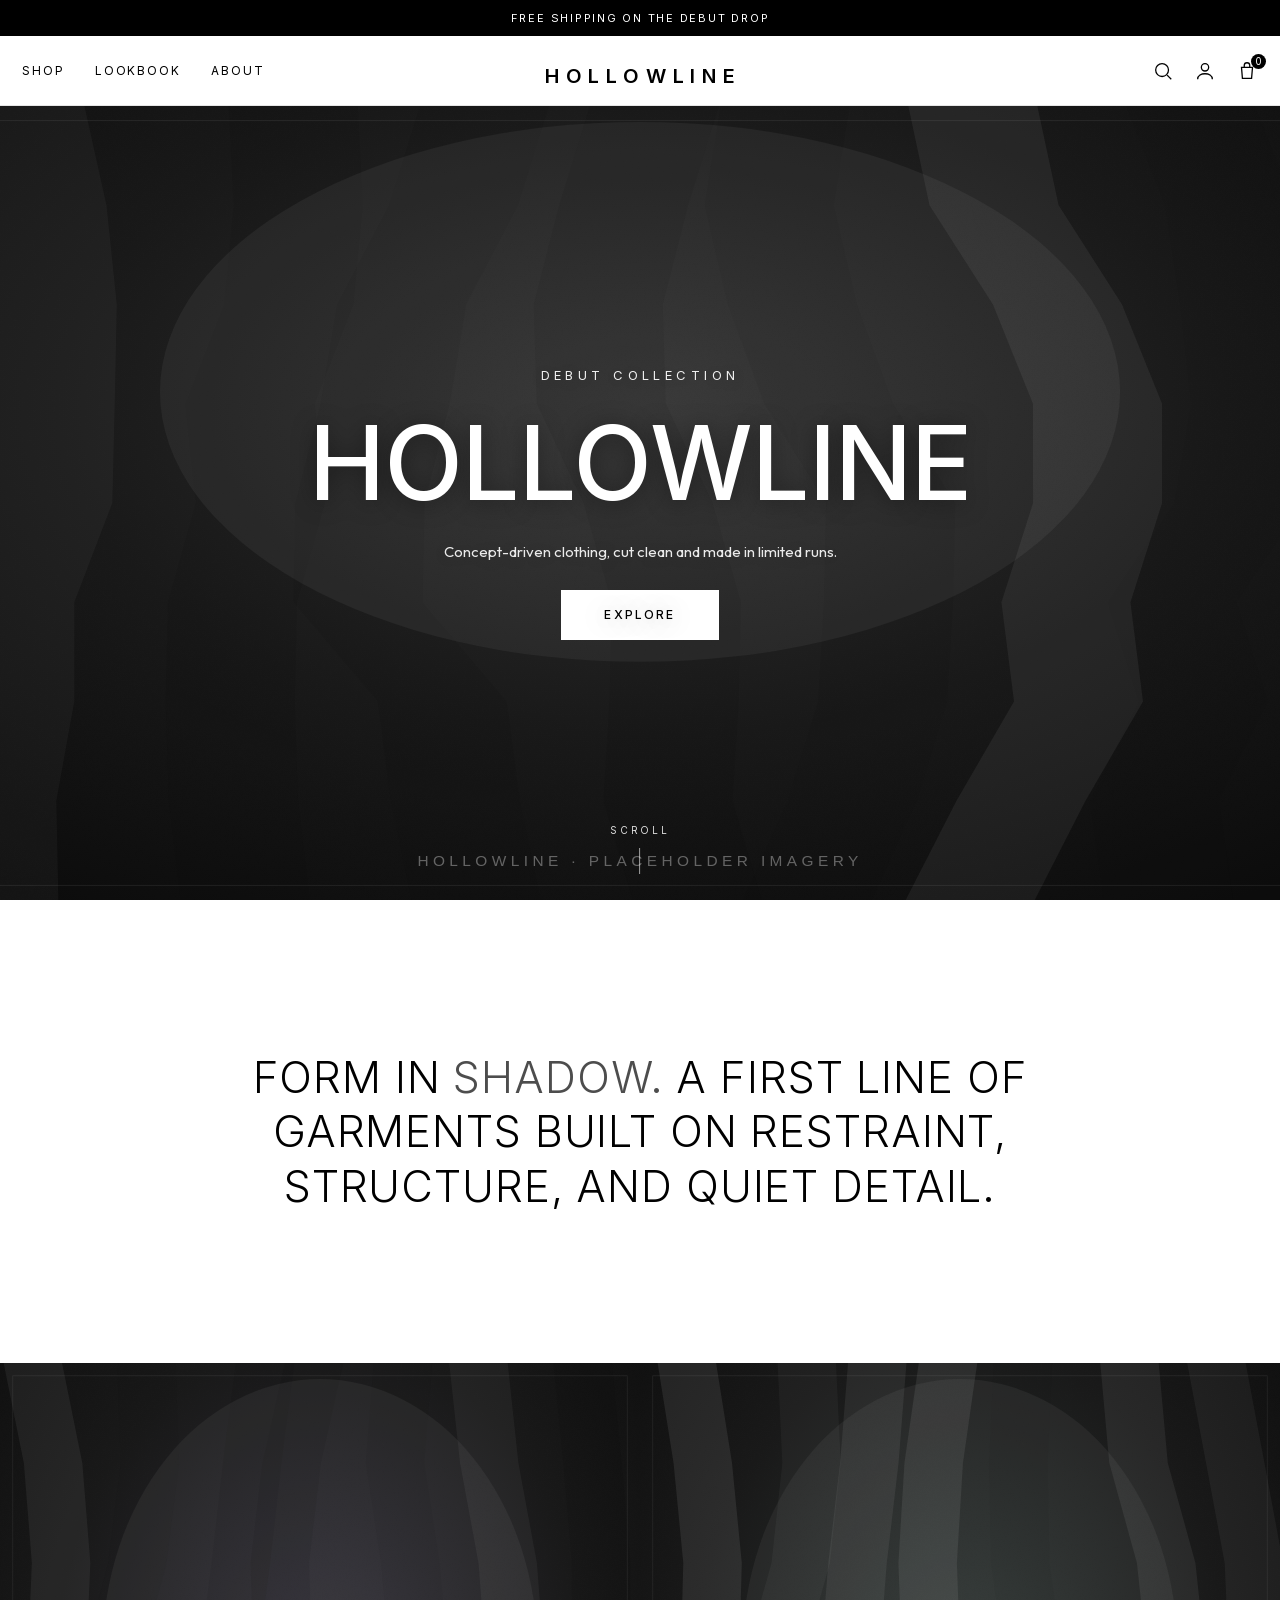
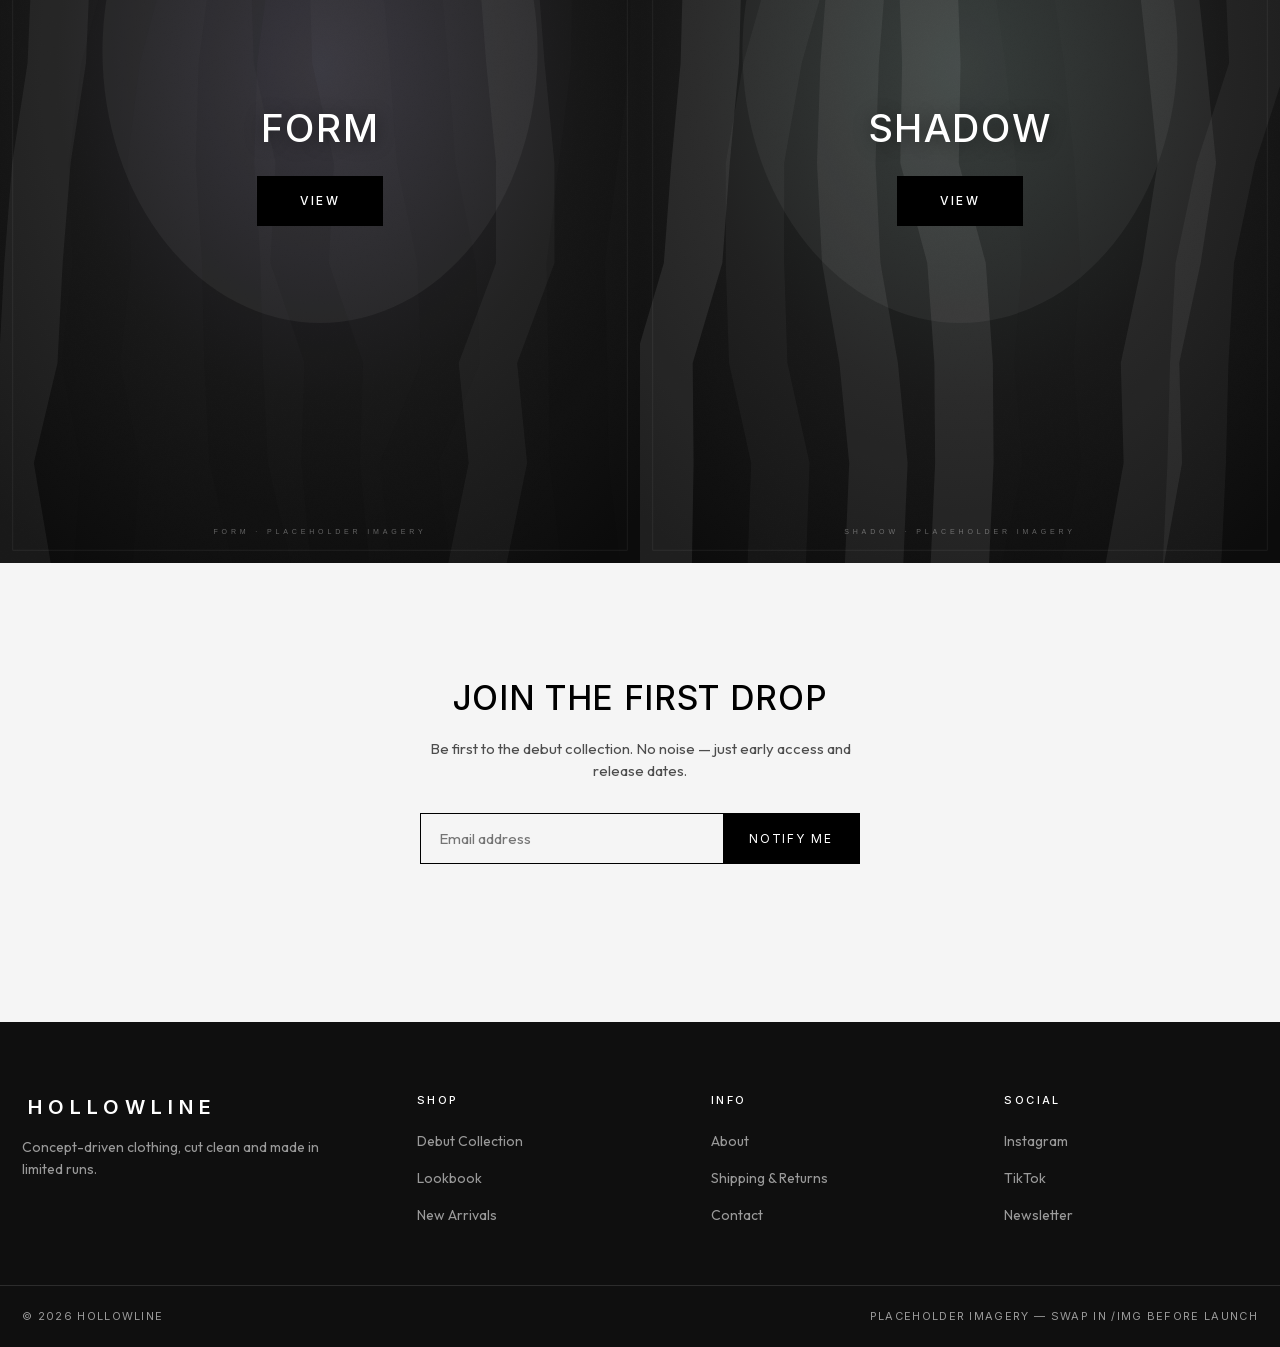
==== hollowline/index.html @ 1e598da0 "Add HOLLOWLINE debut brand homepage Original front page for the Hollowline clothing brand, built on " ====
<!doctype html>
<html lang="en" dir="ltr">
<head>
  <meta charset="utf-8">
  <meta name="viewport" content="width=device-width, initial-scale=1">
  <title>HOLLOWLINE</title>
  <meta name="description" content="HOLLOWLINE — concept-driven clothing. Debut collection.">
  <link rel="stylesheet" href="style.css">
</head>
<body>
  <a class="skip" href="#main">Skip to content</a>

  <!-- announcement -->
  <div class="ann" data-ann>
    <div class="ann__track" aria-live="polite">
      <p class="ann__item on">Free shipping on the debut drop</p>
      <p class="ann__item">Sign up for early access</p>
      <p class="ann__item">Made in limited runs</p>
    </div>
  </div>

  <!-- header -->
  <header class="hdr" data-hdr>
    <button class="hdr__burger" aria-label="Open menu" data-open><span></span><span></span><span></span></button>
    <nav class="hdr__nav" aria-label="Primary">
      <ul class="nav">
        <li><a href="#shop">Shop</a></li>
        <li><a href="#lookbook">Lookbook</a></li>
        <li><a href="#about">About</a></li>
      </ul>
    </nav>
    <h1 class="brand"><a href="#top" aria-label="HOLLOWLINE — home">Hollowline</a></h1>
    <div class="hdr__icons">
      <button class="icon" aria-label="Search" data-search>
        <svg viewBox="0 0 24 24" fill="none" stroke="currentColor" stroke-width="1.4"><circle cx="11" cy="11" r="7"/><line x1="16.5" y1="16.5" x2="21" y2="21"/></svg>
      </button>
      <a class="icon icon--account" href="#account" aria-label="Account">
        <svg viewBox="0 0 24 24" fill="none" stroke="currentColor" stroke-width="1.4"><circle cx="12" cy="8" r="4"/><path d="M4 21c0-4 4-6 8-6s8 2 8 6"/></svg>
      </a>
      <button class="icon" aria-label="Cart" data-cart>
        <svg viewBox="0 0 24 24" fill="none" stroke="currentColor" stroke-width="1.4"><path d="M6 8h12l-1 12H7L6 8z"/><path d="M9 8V6a3 3 0 0 1 6 0v2"/></svg>
        <span class="cart-count">0</span>
      </button>
    </div>
  </header>

  <!-- mobile drawer -->
  <div class="drawer" data-drawer hidden>
    <div class="drawer__panel">
      <button class="drawer__close" aria-label="Close menu" data-close>&times;</button>
      <nav class="drawer__nav" aria-label="Mobile">
        <a href="#shop" data-close>Shop</a>
        <a href="#lookbook" data-close>Lookbook</a>
        <a href="#about" data-close>About</a>
        <a href="#account" data-close>Account</a>
      </nav>
    </div>
    <div class="drawer__scrim" data-close></div>
  </div>

  <main id="main">
    <span id="top"></span>

    <!-- hero -->
    <section class="hero" id="shop">
      <picture>
        <source media="(max-width:749px)" srcset="img/hero_mobile.svg">
        <img class="hero__media" src="img/hero_desktop.svg" alt="HOLLOWLINE debut collection" loading="eager">
      </picture>
      <div class="hero__overlay">
        <p class="hero__label">Debut Collection</p>
        <h2 class="hero__title">Hollowline</h2>
        <p class="hero__sub">Concept-driven clothing, cut clean and made in limited runs.</p>
        <a class="btn" href="#lookbook">Explore</a>
      </div>
      <div class="hero__scroll">Scroll</div>
    </section>

    <!-- statement -->
    <section class="statement reveal">
      <p>Form in <span class="accent">shadow.</span> A first line of garments built on restraint, structure, and quiet detail.</p>
    </section>

    <!-- feature split -->
    <section class="split reveal" id="lookbook">
      <a class="split__a" href="#shop">
        <img src="img/feature_left.svg" alt="Form">
        <div class="split__cap"><h3>Form</h3><span class="btn btn--dark">View</span></div>
      </a>
      <a class="split__a" href="#shop">
        <img src="img/feature_right.svg" alt="Shadow">
        <div class="split__cap"><h3>Shadow</h3><span class="btn btn--dark">View</span></div>
      </a>
    </section>

    <!-- newsletter -->
    <section class="news reveal" id="about">
      <h2>Join the first drop</h2>
      <p>Be first to the debut collection. No noise — just early access and release dates.</p>
      <form class="news__form" data-news>
        <input type="email" name="email" placeholder="Email address" aria-label="Email address" required>
        <button type="submit">Notify me</button>
      </form>
      <p class="news__msg" data-news-msg role="status"></p>
    </section>
  </main>

  <!-- footer -->
  <footer class="ft">
    <div class="ft__top">
      <div class="ft__brand">
        <h3>Hollowline</h3>
        <p>Concept-driven clothing, cut clean and made in limited runs.</p>
      </div>
      <div class="ft__col">
        <h4>Shop</h4>
        <ul>
          <li><a href="#shop">Debut Collection</a></li>
          <li><a href="#lookbook">Lookbook</a></li>
          <li><a href="#shop">New Arrivals</a></li>
        </ul>
      </div>
      <div class="ft__col">
        <h4>Info</h4>
        <ul>
          <li><a href="#about">About</a></li>
          <li><a href="#about">Shipping &amp; Returns</a></li>
          <li><a href="#about">Contact</a></li>
        </ul>
      </div>
      <div class="ft__col">
        <h4>Social</h4>
        <ul>
          <li><a href="#" rel="noopener">Instagram</a></li>
          <li><a href="#" rel="noopener">TikTok</a></li>
          <li><a href="#" rel="noopener">Newsletter</a></li>
        </ul>
      </div>
    </div>
    <div class="ft__bottom">
      <span>© 2026 Hollowline</span>
      <span>Placeholder imagery — swap in /img before launch</span>
    </div>
  </footer>

  <script src="app.js"></script>
</body>
</html>
---- hollowline/style.css ----
/* ==========================================================================
   HOLLOWLINE — homepage
   Original front-end. Swap the /img placeholders for real photography anytime.
   ========================================================================== */

@font-face { font-family:"Inter";  font-style:normal; font-weight:100 900; font-display:swap; src:url("fonts/inter.woff2")  format("woff2"); }
@font-face { font-family:"Outfit"; font-style:normal; font-weight:100 900; font-display:swap; src:url("fonts/outfit.woff2") format("woff2"); }

:root{
  --bg:#ffffff;
  --fg:#000000;
  --fg-soft:#4d4d4d;
  --line:#e6e6e6;
  --footer-bg:#0f0f0f;
  --footer-fg:#ffffff;
  --footer-soft:#9a9a9a;
  --font-head:"Inter",-apple-system,"Helvetica Neue",Arial,sans-serif;
  --font-body:"Outfit",-apple-system,"Helvetica Neue",Arial,sans-serif;
  --page:1600px;
  --gutter:22px;
  --header-h:70px;
  --ann-h:36px;
}

*,*::before,*::after{box-sizing:border-box;}
html{-webkit-text-size-adjust:100%;}
body{
  margin:0;font-family:var(--font-body);color:var(--fg);background:var(--bg);
  line-height:1.5;-webkit-font-smoothing:antialiased;overflow-x:hidden;
}
img,svg{display:block;max-width:100%;}
a{color:inherit;text-decoration:none;}
ul{list-style:none;margin:0;padding:0;}
.skip{position:absolute;left:-999px;top:0;background:#000;color:#fff;padding:10px 16px;z-index:200;}
.skip:focus{left:8px;top:8px;}

/* ---------- announcement ---------- */
.ann{height:var(--ann-h);background:#000;color:#fff;display:flex;align-items:center;justify-content:center;overflow:hidden;position:relative;z-index:60;}
.ann__track{position:relative;width:100%;height:100%;}
.ann__item{position:absolute;inset:0;display:flex;align-items:center;justify-content:center;margin:0;padding:0 16px;text-align:center;
  font-family:var(--font-head);font-size:11px;letter-spacing:.16em;text-transform:uppercase;
  opacity:0;transform:translateY(6px);transition:opacity .5s,transform .5s;pointer-events:none;}
.ann__item.on{opacity:1;transform:none;}

/* ---------- header ---------- */
.hdr{position:sticky;top:0;z-index:50;height:var(--header-h);
  display:grid;grid-template-columns:1fr auto 1fr;align-items:center;gap:12px;padding:0 var(--gutter);
  background:rgba(255,255,255,.94);backdrop-filter:saturate(160%) blur(6px);border-bottom:1px solid var(--line);
  transition:box-shadow .3s;}
.hdr.scrolled{box-shadow:0 8px 30px -22px rgba(0,0,0,.4);}
.hdr__burger{display:none;flex-direction:column;gap:5px;width:34px;height:34px;background:none;border:0;padding:0;cursor:pointer;}
.hdr__burger span{height:1.5px;width:22px;background:#000;transition:.3s;}
.hdr__nav{justify-self:start;}
.nav{display:flex;gap:30px;}
.nav a{font-family:var(--font-head);font-size:12px;letter-spacing:.16em;text-transform:uppercase;padding:24px 0;position:relative;display:inline-block;}
.nav a::after{content:"";position:absolute;left:0;bottom:18px;height:1px;width:0;background:#000;transition:width .3s;}
.nav a:hover::after{width:100%;}
.brand{justify-self:center;margin:0;}
.brand a{font-family:var(--font-head);font-weight:600;font-size:20px;letter-spacing:.34em;text-transform:uppercase;padding-left:.34em;}
.hdr__icons{justify-self:end;display:flex;align-items:center;gap:20px;}
.icon{background:none;border:0;padding:0;cursor:pointer;color:#000;display:inline-flex;position:relative;}
.icon svg{width:22px;height:22px;}
.cart-count{position:absolute;top:-6px;right:-8px;min-width:15px;height:15px;padding:0 3px;border-radius:999px;background:#000;color:#fff;
  font-family:var(--font-head);font-size:10px;line-height:15px;text-align:center;}

/* ---------- hero ---------- */
.hero{position:relative;height:calc(100vh - var(--header-h) - var(--ann-h));min-height:560px;overflow:hidden;}
.hero__media{width:100%;height:100%;object-fit:cover;}
.hero__overlay{position:absolute;inset:0;display:flex;flex-direction:column;align-items:center;justify-content:center;gap:26px;
  text-align:center;color:#fff;padding:0 24px;text-shadow:0 2px 24px rgba(0,0,0,.4);}
.hero__label{margin:0;font-family:var(--font-head);font-size:13px;letter-spacing:.34em;text-transform:uppercase;opacity:.92;}
.hero__title{margin:0;font-family:var(--font-head);font-weight:500;text-transform:uppercase;line-height:1;
  font-size:clamp(2.8rem,8vw,7rem);letter-spacing:-.01em;}
.hero__sub{margin:0;max-width:520px;font-size:15px;line-height:1.6;opacity:.9;}
.hero__scroll{position:absolute;bottom:26px;left:50%;transform:translateX(-50%);color:#fff;font-family:var(--font-head);
  font-size:10px;letter-spacing:.28em;text-transform:uppercase;opacity:.85;}
.hero__scroll::after{content:"";display:block;width:1px;height:26px;margin:10px auto 0;background:rgba(255,255,255,.7);
  transform-origin:top;animation:pulse 1.8s ease-in-out infinite;}
@keyframes pulse{0%,100%{transform:scaleY(.3);opacity:.3}50%{transform:scaleY(1);opacity:1}}

/* ---------- buttons ---------- */
.btn{display:inline-block;font-family:var(--font-head);font-size:12px;font-weight:500;letter-spacing:.18em;text-transform:uppercase;
  padding:15px 42px;background:#fff;color:#000;border:1px solid #fff;cursor:pointer;transition:background .25s,color .25s;}
.btn:hover{background:transparent;color:#fff;}
.btn--dark{background:#000;color:#fff;border-color:#000;}
.btn--dark:hover{background:transparent;color:#000;}

/* ---------- statement band ---------- */
.statement{padding:clamp(70px,12vw,150px) var(--gutter);text-align:center;}
.statement p{max-width:900px;margin:0 auto;font-family:var(--font-head);font-weight:300;text-transform:uppercase;
  letter-spacing:.02em;line-height:1.25;font-size:clamp(1.5rem,3.4vw,2.8rem);}
.statement .accent{color:var(--fg-soft);}

/* ---------- feature split ---------- */
.split{display:grid;grid-template-columns:1fr 1fr;}
.split__a{position:relative;aspect-ratio:4/5;overflow:hidden;display:block;}
.split__a img{width:100%;height:100%;object-fit:cover;transition:transform .8s cubic-bezier(.16,1,.3,1);}
.split__a:hover img{transform:scale(1.05);}
.split__cap{position:absolute;inset:0;display:flex;flex-direction:column;align-items:center;justify-content:center;gap:18px;
  color:#fff;text-shadow:0 2px 18px rgba(0,0,0,.45);}
.split__cap h3{margin:0;font-family:var(--font-head);font-weight:500;font-size:clamp(1.6rem,3vw,2.6rem);letter-spacing:.04em;text-transform:uppercase;}

/* ---------- newsletter ---------- */
.news{padding:clamp(60px,9vw,110px) var(--gutter);background:#f5f5f5;text-align:center;}
.news h2{margin:0 0 14px;font-family:var(--font-head);font-weight:500;font-size:clamp(1.4rem,3vw,2.1rem);letter-spacing:.02em;text-transform:uppercase;}
.news p{margin:0 auto 30px;max-width:460px;color:var(--fg-soft);font-size:15px;}
.news__form{display:flex;max-width:440px;margin:0 auto;border:1px solid #000;}
.news__form input{flex:1;border:0;background:none;padding:15px 18px;font-family:var(--font-body);font-size:15px;outline:none;}
.news__form button{border:0;background:#000;color:#fff;font-family:var(--font-head);font-size:12px;letter-spacing:.16em;text-transform:uppercase;padding:0 26px;cursor:pointer;}
.news__msg{margin-top:14px;font-size:13px;color:var(--fg-soft);min-height:18px;}

/* ---------- footer ---------- */
.ft{background:var(--footer-bg);color:var(--footer-fg);}
.ft__top{max-width:var(--page);margin:0 auto;padding:70px var(--gutter) 46px;display:grid;grid-template-columns:1.4fr 1fr 1fr 1fr;gap:40px;}
.ft__brand h3{margin:0 0 14px;font-family:var(--font-head);font-weight:600;font-size:20px;letter-spacing:.3em;text-transform:uppercase;padding-left:.3em;}
.ft__brand p{margin:0;max-width:300px;color:var(--footer-soft);font-size:14px;line-height:1.6;}
.ft__col h4{margin:0 0 20px;font-family:var(--font-head);font-size:11px;font-weight:500;letter-spacing:.22em;text-transform:uppercase;}
.ft__col li{margin-bottom:13px;}
.ft__col a{color:var(--footer-soft);font-size:14px;transition:color .2s;}
.ft__col a:hover{color:#fff;}
.ft__bottom{border-top:1px solid rgba(255,255,255,.12);max-width:var(--page);margin:0 auto;padding:22px var(--gutter);
  display:flex;justify-content:space-between;gap:14px;flex-wrap:wrap;
  font-family:var(--font-head);font-size:11px;letter-spacing:.12em;text-transform:uppercase;color:var(--footer-soft);}

/* ---------- drawer ---------- */
.drawer{position:fixed;inset:0;z-index:100;}
.drawer[hidden]{display:none;}
.drawer__scrim{position:absolute;inset:0;background:rgba(0,0,0,.4);animation:fade .3s;}
.drawer__panel{position:absolute;top:0;left:0;bottom:0;width:min(84vw,360px);background:#fff;padding:26px;
  transform:translateX(-100%);animation:slide .35s cubic-bezier(.16,1,.3,1) forwards;overflow-y:auto;}
.drawer__close{position:absolute;top:14px;right:18px;font-size:30px;background:none;border:0;cursor:pointer;line-height:1;}
.drawer__nav{display:flex;flex-direction:column;margin-top:44px;}
.drawer__nav a{font-family:var(--font-head);font-size:18px;letter-spacing:.1em;text-transform:uppercase;padding:16px 0;border-bottom:1px solid rgba(0,0,0,.08);}
@keyframes slide{to{transform:none;}}
@keyframes fade{from{opacity:0;}}

/* ---------- reveal ---------- */
.reveal{opacity:0;transform:translateY(26px);transition:opacity .9s ease,transform .9s cubic-bezier(.16,1,.3,1);}
.reveal.in{opacity:1;transform:none;}
@media (prefers-reduced-motion:reduce){.reveal{opacity:1;transform:none;transition:none;}.hero__scroll::after{animation:none;}}

/* ---------- responsive ---------- */
@media(max-width:749px){
  :root{--header-h:58px;}
  .hdr{grid-template-columns:auto 1fr auto;}
  .hdr__burger{display:flex;}
  .hdr__nav{display:none;}
  .brand a{font-size:17px;letter-spacing:.28em;}
  .hdr__icons{gap:15px;}
  .icon--account{display:none;}
  .split{grid-template-columns:1fr;}
  .ft__top{grid-template-columns:1fr 1fr;}
  .ft__brand{grid-column:1/-1;}
  .ft__bottom{flex-direction:column;align-items:flex-start;gap:8px;}
  .news__form{flex-direction:column;}
  .news__form button{padding:15px;}
}
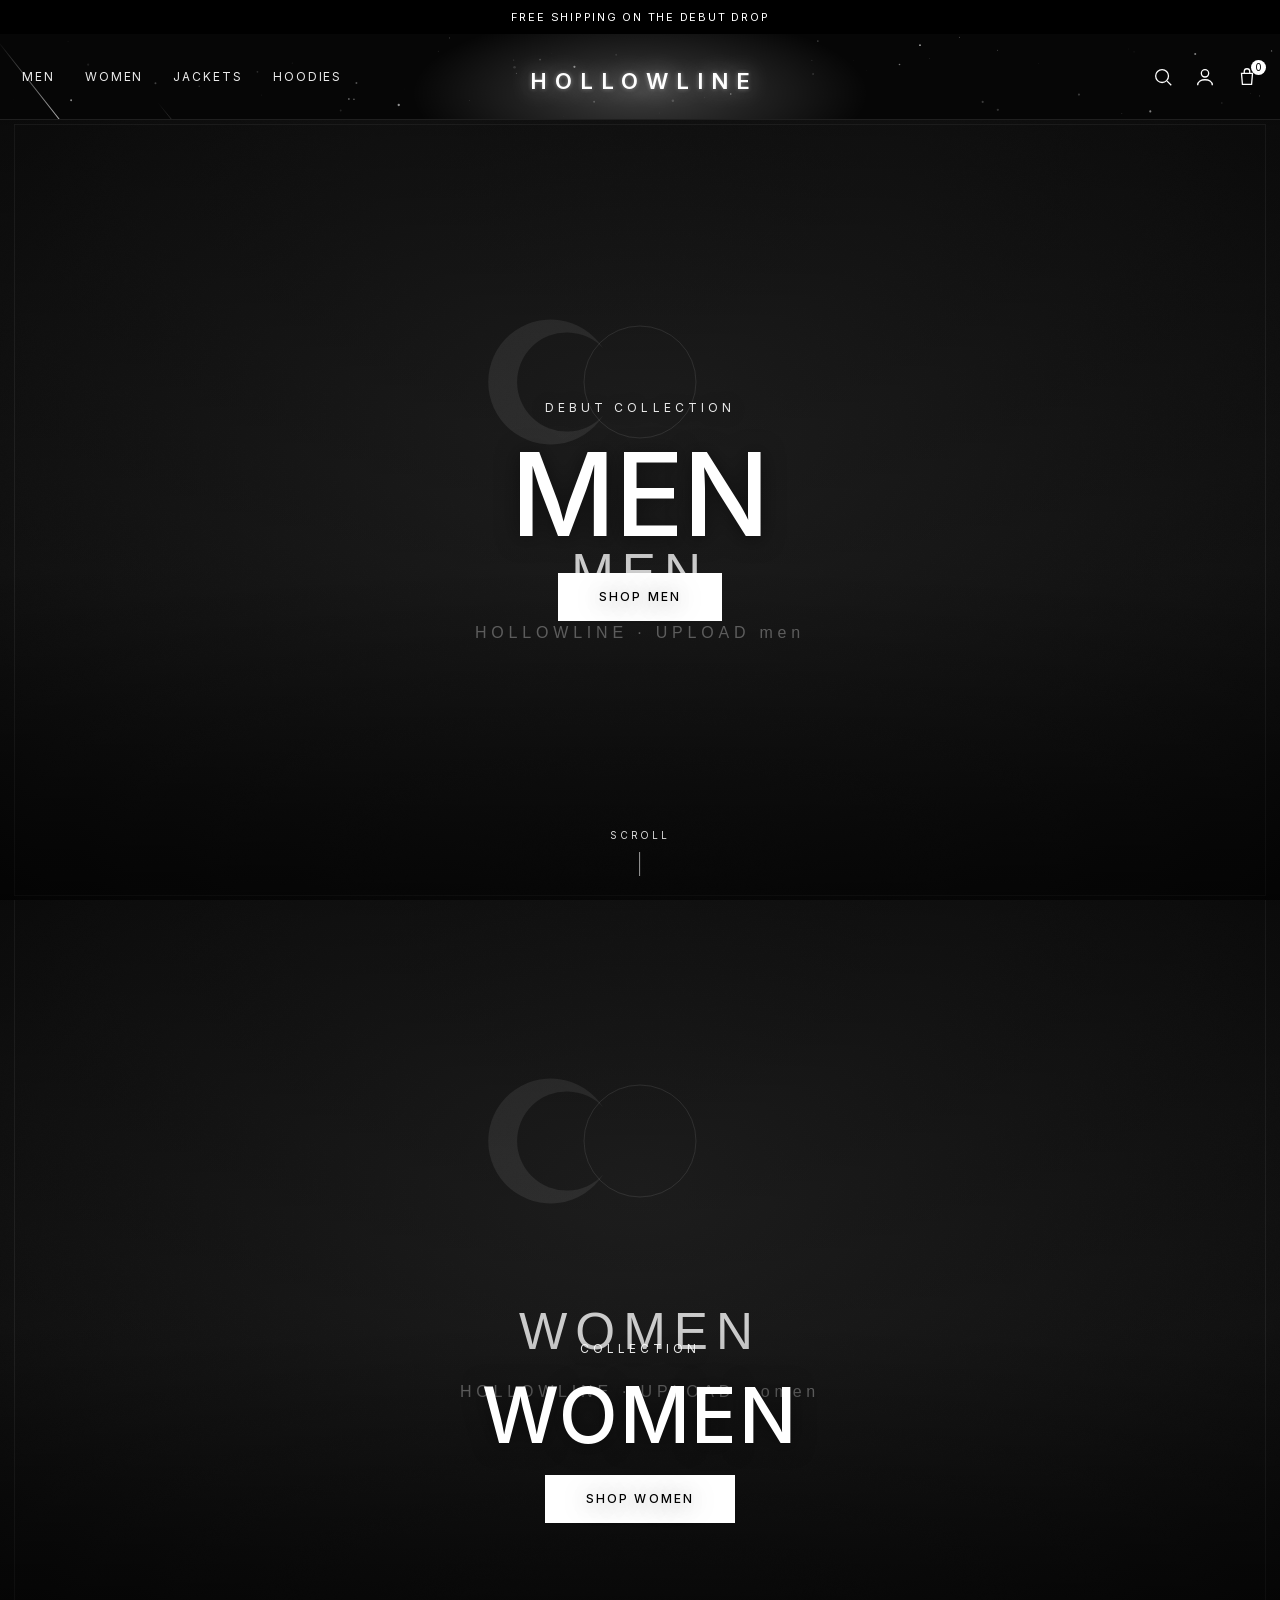
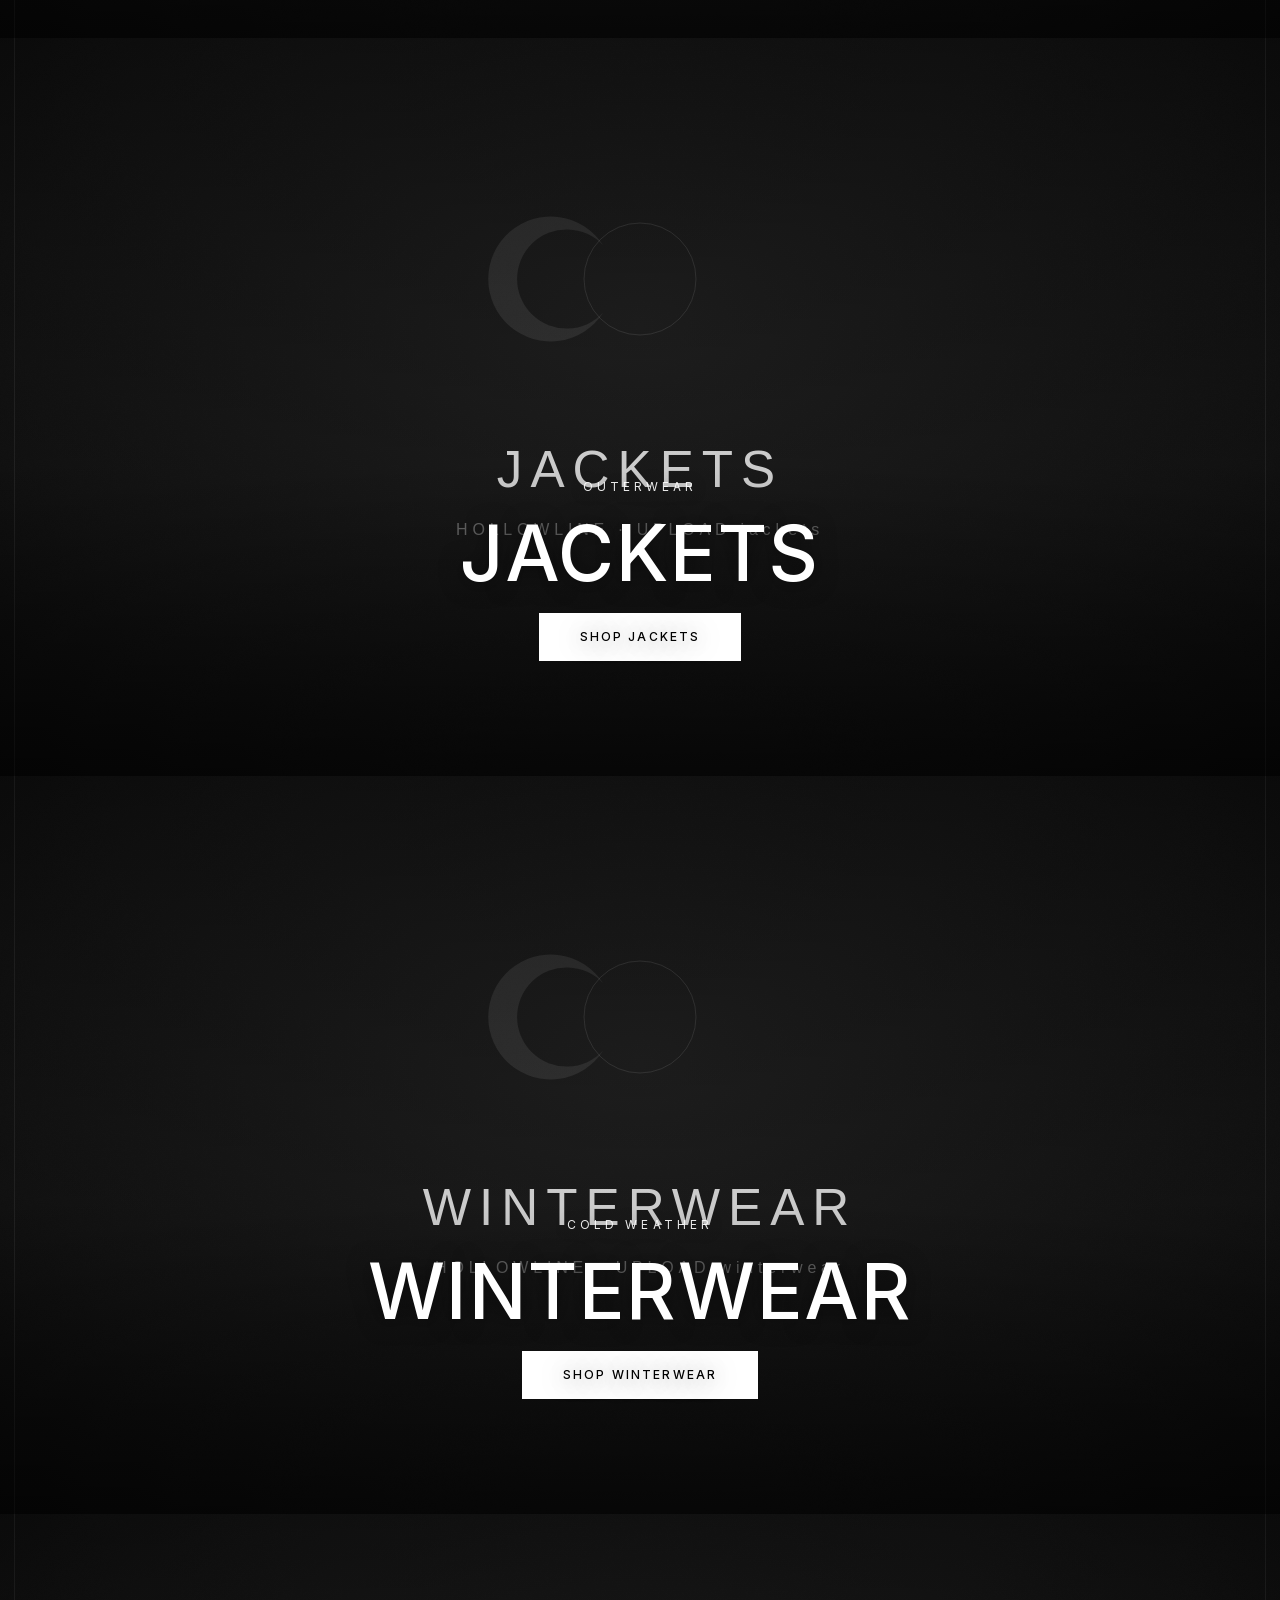
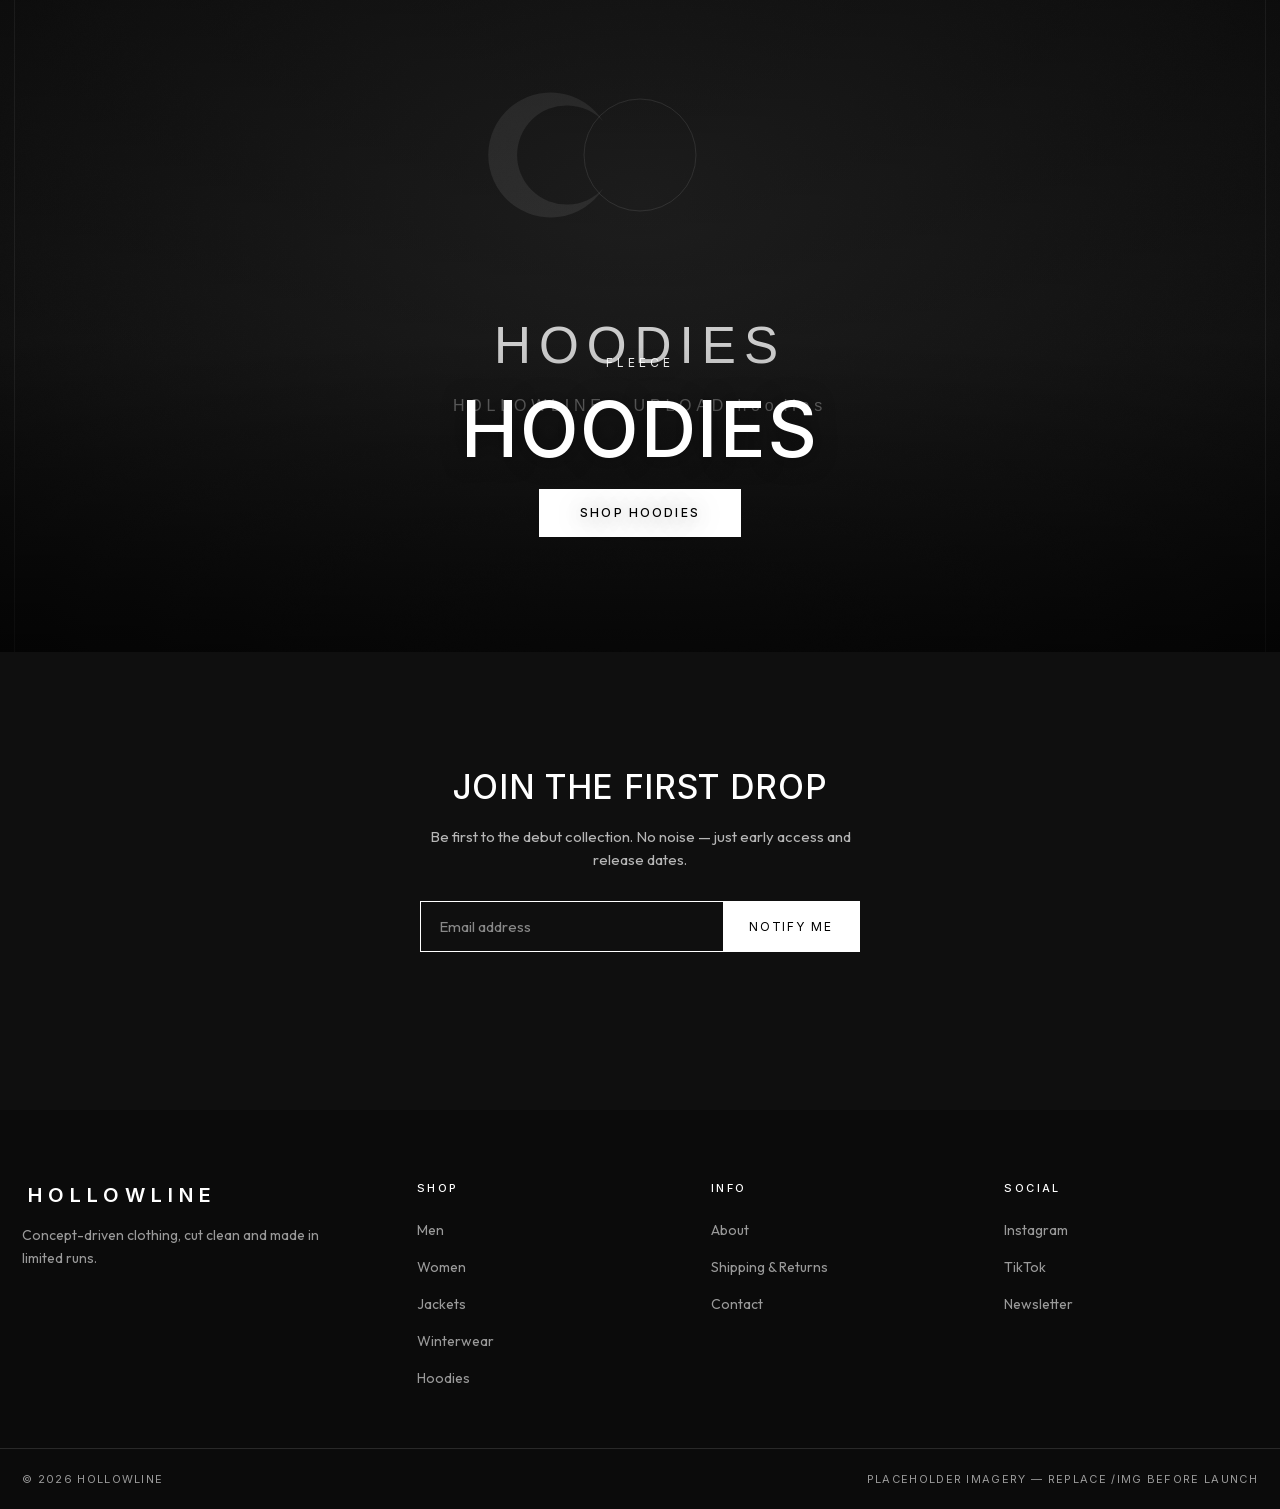
==== commit 1e67eb9f: "Hollowline homepage: meteor top bar, 5 category sections, remove statement - Top bar: dark celestial" ====
--- a/hollowline/index.html
+++ b/hollowline/index.html
@@ -19,14 +19,17 @@
     </div>
   </div>
 
-  <!-- header -->
+  <!-- header (dark meteor bar) -->
   <header class="hdr" data-hdr>
+    <canvas class="hdr__sky" data-sky aria-hidden="true"></canvas>
+    <div class="hdr__glow" aria-hidden="true"></div>
     <button class="hdr__burger" aria-label="Open menu" data-open><span></span><span></span><span></span></button>
     <nav class="hdr__nav" aria-label="Primary">
       <ul class="nav">
-        <li><a href="#shop">Shop</a></li>
-        <li><a href="#lookbook">Lookbook</a></li>
-        <li><a href="#about">About</a></li>
+        <li><a href="#men">Men</a></li>
+        <li><a href="#women">Women</a></li>
+        <li><a href="#jackets">Jackets</a></li>
+        <li><a href="#hoodies">Hoodies</a></li>
       </ul>
     </nav>
     <h1 class="brand"><a href="#top" aria-label="HOLLOWLINE — home">Hollowline</a></h1>
@@ -49,9 +52,11 @@
     <div class="drawer__panel">
       <button class="drawer__close" aria-label="Close menu" data-close>&times;</button>
       <nav class="drawer__nav" aria-label="Mobile">
-        <a href="#shop" data-close>Shop</a>
-        <a href="#lookbook" data-close>Lookbook</a>
-        <a href="#about" data-close>About</a>
+        <a href="#men" data-close>Men</a>
+        <a href="#women" data-close>Women</a>
+        <a href="#jackets" data-close>Jackets</a>
+        <a href="#winterwear" data-close>Winterwear</a>
+        <a href="#hoodies" data-close>Hoodies</a>
         <a href="#account" data-close>Account</a>
       </nav>
     </div>
@@ -61,36 +66,70 @@
   <main id="main">
     <span id="top"></span>
 
-    <!-- hero -->
-    <section class="hero" id="shop">
-      <picture>
-        <source media="(max-width:749px)" srcset="img/hero_mobile.svg">
-        <img class="hero__media" src="img/hero_desktop.svg" alt="HOLLOWLINE debut collection" loading="eager">
-      </picture>
-      <div class="hero__overlay">
-        <p class="hero__label">Debut Collection</p>
-        <h2 class="hero__title">Hollowline</h2>
-        <p class="hero__sub">Concept-driven clothing, cut clean and made in limited runs.</p>
-        <a class="btn" href="#lookbook">Explore</a>
+    <!-- 1 · MEN (hero) -->
+    <section class="section section--hero" id="men">
+      <a class="section__link" href="#men" aria-label="Shop Men">
+        <img class="section__media" src="img/men.svg" alt="Men" loading="eager">
+        <div class="section__scrim"></div>
+      </a>
+      <div class="section__content">
+        <p class="section__label">Debut Collection</p>
+        <h2 class="section__title">Men</h2>
+        <a class="btn" href="#men">Shop Men</a>
       </div>
-      <div class="hero__scroll">Scroll</div>
+      <div class="section__scrolldown">Scroll</div>
     </section>
 
-    <!-- statement -->
-    <section class="statement reveal">
-      <p>Form in <span class="accent">shadow.</span> A first line of garments built on restraint, structure, and quiet detail.</p>
+    <!-- 2 · WOMEN -->
+    <section class="section reveal" id="women">
+      <a class="section__link" href="#women" aria-label="Shop Women">
+        <img class="section__media" src="img/women.svg" alt="Women" loading="lazy">
+        <div class="section__scrim"></div>
+      </a>
+      <div class="section__content">
+        <p class="section__label">Collection</p>
+        <h2 class="section__title">Women</h2>
+        <a class="btn" href="#women">Shop Women</a>
+      </div>
     </section>
 
-    <!-- feature split -->
-    <section class="split reveal" id="lookbook">
-      <a class="split__a" href="#shop">
-        <img src="img/feature_left.svg" alt="Form">
-        <div class="split__cap"><h3>Form</h3><span class="btn btn--dark">View</span></div>
+    <!-- 3 · JACKETS -->
+    <section class="section reveal" id="jackets">
+      <a class="section__link" href="#jackets" aria-label="Shop Jackets">
+        <img class="section__media" src="img/jackets.svg" alt="Jackets" loading="lazy">
+        <div class="section__scrim"></div>
       </a>
-      <a class="split__a" href="#shop">
-        <img src="img/feature_right.svg" alt="Shadow">
-        <div class="split__cap"><h3>Shadow</h3><span class="btn btn--dark">View</span></div>
+      <div class="section__content">
+        <p class="section__label">Outerwear</p>
+        <h2 class="section__title">Jackets</h2>
+        <a class="btn" href="#jackets">Shop Jackets</a>
+      </div>
+    </section>
+
+    <!-- 4 · WINTERWEAR -->
+    <section class="section reveal" id="winterwear">
+      <a class="section__link" href="#winterwear" aria-label="Shop Winterwear">
+        <img class="section__media" src="img/winterwear.svg" alt="Winterwear" loading="lazy">
+        <div class="section__scrim"></div>
       </a>
+      <div class="section__content">
+        <p class="section__label">Cold Weather</p>
+        <h2 class="section__title">Winterwear</h2>
+        <a class="btn" href="#winterwear">Shop Winterwear</a>
+      </div>
+    </section>
+
+    <!-- 5 · HOODIES -->
+    <section class="section reveal" id="hoodies">
+      <a class="section__link" href="#hoodies" aria-label="Shop Hoodies">
+        <img class="section__media" src="img/hoodies.svg" alt="Hoodies" loading="lazy">
+        <div class="section__scrim"></div>
+      </a>
+      <div class="section__content">
+        <p class="section__label">Fleece</p>
+        <h2 class="section__title">Hoodies</h2>
+        <a class="btn" href="#hoodies">Shop Hoodies</a>
+      </div>
     </section>
 
     <!-- newsletter -->
@@ -115,9 +154,11 @@
       <div class="ft__col">
         <h4>Shop</h4>
         <ul>
-          <li><a href="#shop">Debut Collection</a></li>
-          <li><a href="#lookbook">Lookbook</a></li>
-          <li><a href="#shop">New Arrivals</a></li>
+          <li><a href="#men">Men</a></li>
+          <li><a href="#women">Women</a></li>
+          <li><a href="#jackets">Jackets</a></li>
+          <li><a href="#winterwear">Winterwear</a></li>
+          <li><a href="#hoodies">Hoodies</a></li>
         </ul>
       </div>
       <div class="ft__col">
@@ -139,7 +180,7 @@
     </div>
     <div class="ft__bottom">
       <span>© 2026 Hollowline</span>
-      <span>Placeholder imagery — swap in /img before launch</span>
+      <span>Placeholder imagery — replace /img before launch</span>
     </div>
   </footer>
 
--- a/hollowline/style.css
+++ b/hollowline/style.css
@@ -1,6 +1,6 @@
 /* ==========================================================================
    HOLLOWLINE — homepage
-   Original front-end. Swap the /img placeholders for real photography anytime.
+   Original front-end. Section images live in /img (swap the placeholders).
    ========================================================================== */
 
 @font-face { font-family:"Inter";  font-style:normal; font-weight:100 900; font-display:swap; src:url("fonts/inter.woff2")  format("woff2"); }
@@ -11,24 +11,21 @@
   --fg:#000000;
   --fg-soft:#4d4d4d;
   --line:#e6e6e6;
-  --footer-bg:#0f0f0f;
-  --footer-fg:#ffffff;
+  --topbar:#060606;
+  --footer-bg:#0b0b0b;
   --footer-soft:#9a9a9a;
   --font-head:"Inter",-apple-system,"Helvetica Neue",Arial,sans-serif;
   --font-body:"Outfit",-apple-system,"Helvetica Neue",Arial,sans-serif;
   --page:1600px;
   --gutter:22px;
-  --header-h:70px;
-  --ann-h:36px;
+  --header-h:86px;
+  --ann-h:34px;
 }
 
 *,*::before,*::after{box-sizing:border-box;}
 html{-webkit-text-size-adjust:100%;}
-body{
-  margin:0;font-family:var(--font-body);color:var(--fg);background:var(--bg);
-  line-height:1.5;-webkit-font-smoothing:antialiased;overflow-x:hidden;
-}
-img,svg{display:block;max-width:100%;}
+body{margin:0;font-family:var(--font-body);color:var(--fg);background:var(--bg);line-height:1.5;-webkit-font-smoothing:antialiased;overflow-x:hidden;}
+img,svg,canvas{display:block;max-width:100%;}
 a{color:inherit;text-decoration:none;}
 ul{list-style:none;margin:0;padding:0;}
 .skip{position:absolute;left:-999px;top:0;background:#000;color:#fff;padding:10px 16px;z-index:200;}
@@ -42,75 +39,67 @@
   opacity:0;transform:translateY(6px);transition:opacity .5s,transform .5s;pointer-events:none;}
 .ann__item.on{opacity:1;transform:none;}
 
-/* ---------- header ---------- */
+/* ---------- header (dark meteor bar) ---------- */
 .hdr{position:sticky;top:0;z-index:50;height:var(--header-h);
   display:grid;grid-template-columns:1fr auto 1fr;align-items:center;gap:12px;padding:0 var(--gutter);
-  background:rgba(255,255,255,.94);backdrop-filter:saturate(160%) blur(6px);border-bottom:1px solid var(--line);
-  transition:box-shadow .3s;}
-.hdr.scrolled{box-shadow:0 8px 30px -22px rgba(0,0,0,.4);}
+  background:var(--topbar);color:#fff;overflow:hidden;border-bottom:1px solid rgba(255,255,255,.10);}
+.hdr__sky{position:absolute;inset:0;z-index:0;display:block;width:100%;height:100%;}
+.hdr__glow{position:absolute;left:50%;top:-40%;width:520px;height:220%;transform:translateX(-50%);z-index:0;pointer-events:none;
+  background:radial-gradient(ellipse at center,rgba(255,255,255,.22),rgba(255,255,255,0) 62%);}
+.hdr > *:not(.hdr__sky):not(.hdr__glow){position:relative;z-index:1;}
 .hdr__burger{display:none;flex-direction:column;gap:5px;width:34px;height:34px;background:none;border:0;padding:0;cursor:pointer;}
-.hdr__burger span{height:1.5px;width:22px;background:#000;transition:.3s;}
+.hdr__burger span{height:1.5px;width:22px;background:#fff;transition:.3s;}
 .hdr__nav{justify-self:start;}
 .nav{display:flex;gap:30px;}
-.nav a{font-family:var(--font-head);font-size:12px;letter-spacing:.16em;text-transform:uppercase;padding:24px 0;position:relative;display:inline-block;}
-.nav a::after{content:"";position:absolute;left:0;bottom:18px;height:1px;width:0;background:#000;transition:width .3s;}
+.nav a{font-family:var(--font-head);font-size:12px;letter-spacing:.16em;text-transform:uppercase;padding:30px 0;position:relative;display:inline-block;color:#eaeaea;}
+.nav a::after{content:"";position:absolute;left:0;bottom:24px;height:1px;width:0;background:#fff;transition:width .3s;}
 .nav a:hover::after{width:100%;}
 .brand{justify-self:center;margin:0;}
-.brand a{font-family:var(--font-head);font-weight:600;font-size:20px;letter-spacing:.34em;text-transform:uppercase;padding-left:.34em;}
+.brand a{font-family:var(--font-head);font-weight:600;font-size:22px;letter-spacing:.36em;text-transform:uppercase;padding-left:.36em;color:#fff;
+  text-shadow:0 0 22px rgba(255,255,255,.55),0 0 4px rgba(255,255,255,.4);}
 .hdr__icons{justify-self:end;display:flex;align-items:center;gap:20px;}
-.icon{background:none;border:0;padding:0;cursor:pointer;color:#000;display:inline-flex;position:relative;}
+.icon{background:none;border:0;padding:0;cursor:pointer;color:#fff;display:inline-flex;position:relative;}
 .icon svg{width:22px;height:22px;}
-.cart-count{position:absolute;top:-6px;right:-8px;min-width:15px;height:15px;padding:0 3px;border-radius:999px;background:#000;color:#fff;
+.cart-count{position:absolute;top:-6px;right:-8px;min-width:15px;height:15px;padding:0 3px;border-radius:999px;background:#fff;color:#000;
   font-family:var(--font-head);font-size:10px;line-height:15px;text-align:center;}
 
-/* ---------- hero ---------- */
-.hero{position:relative;height:calc(100vh - var(--header-h) - var(--ann-h));min-height:560px;overflow:hidden;}
-.hero__media{width:100%;height:100%;object-fit:cover;}
-.hero__overlay{position:absolute;inset:0;display:flex;flex-direction:column;align-items:center;justify-content:center;gap:26px;
-  text-align:center;color:#fff;padding:0 24px;text-shadow:0 2px 24px rgba(0,0,0,.4);}
-.hero__label{margin:0;font-family:var(--font-head);font-size:13px;letter-spacing:.34em;text-transform:uppercase;opacity:.92;}
-.hero__title{margin:0;font-family:var(--font-head);font-weight:500;text-transform:uppercase;line-height:1;
-  font-size:clamp(2.8rem,8vw,7rem);letter-spacing:-.01em;}
-.hero__sub{margin:0;max-width:520px;font-size:15px;line-height:1.6;opacity:.9;}
-.hero__scroll{position:absolute;bottom:26px;left:50%;transform:translateX(-50%);color:#fff;font-family:var(--font-head);
-  font-size:10px;letter-spacing:.28em;text-transform:uppercase;opacity:.85;}
-.hero__scroll::after{content:"";display:block;width:1px;height:26px;margin:10px auto 0;background:rgba(255,255,255,.7);
-  transform-origin:top;animation:pulse 1.8s ease-in-out infinite;}
+/* ---------- section banners ---------- */
+.section{position:relative;height:82vh;min-height:520px;overflow:hidden;}
+.section--hero{height:calc(100vh - var(--header-h) - var(--ann-h));min-height:600px;}
+.section__media{width:100%;height:100%;object-fit:cover;transition:transform 1.2s cubic-bezier(.16,1,.3,1);}
+.section a.section__link{display:block;width:100%;height:100%;}
+.section:hover .section__media{transform:scale(1.045);}
+.section__scrim{position:absolute;inset:0;background:linear-gradient(to top,rgba(0,0,0,.62),rgba(0,0,0,.12) 42%,rgba(0,0,0,.30));}
+.section__content{position:absolute;inset:0;display:flex;flex-direction:column;align-items:center;justify-content:flex-end;
+  gap:20px;padding:0 24px 9%;text-align:center;color:#fff;text-shadow:0 2px 22px rgba(0,0,0,.5);pointer-events:none;}
+.section--hero .section__content{justify-content:center;padding-bottom:0;}
+.section__label{margin:0;font-family:var(--font-head);font-size:12px;letter-spacing:.34em;text-transform:uppercase;opacity:.9;}
+.section__title{margin:0;font-family:var(--font-head);font-weight:500;text-transform:uppercase;line-height:1;
+  font-size:clamp(2.4rem,6vw,5rem);letter-spacing:.02em;}
+.section--hero .section__title{font-size:clamp(3rem,9vw,7.5rem);letter-spacing:-.01em;}
+.section__content .btn{pointer-events:auto;}
+.section__scrolldown{position:absolute;bottom:24px;left:50%;transform:translateX(-50%);color:#fff;font-family:var(--font-head);
+  font-size:10px;letter-spacing:.28em;text-transform:uppercase;opacity:.85;z-index:2;}
+.section__scrolldown::after{content:"";display:block;width:1px;height:24px;margin:9px auto 0;background:rgba(255,255,255,.7);transform-origin:top;animation:pulse 1.8s ease-in-out infinite;}
 @keyframes pulse{0%,100%{transform:scaleY(.3);opacity:.3}50%{transform:scaleY(1);opacity:1}}
 
 /* ---------- buttons ---------- */
 .btn{display:inline-block;font-family:var(--font-head);font-size:12px;font-weight:500;letter-spacing:.18em;text-transform:uppercase;
-  padding:15px 42px;background:#fff;color:#000;border:1px solid #fff;cursor:pointer;transition:background .25s,color .25s;}
+  padding:14px 40px;background:#fff;color:#000;border:1px solid #fff;cursor:pointer;transition:background .25s,color .25s;}
 .btn:hover{background:transparent;color:#fff;}
-.btn--dark{background:#000;color:#fff;border-color:#000;}
-.btn--dark:hover{background:transparent;color:#000;}
-
-/* ---------- statement band ---------- */
-.statement{padding:clamp(70px,12vw,150px) var(--gutter);text-align:center;}
-.statement p{max-width:900px;margin:0 auto;font-family:var(--font-head);font-weight:300;text-transform:uppercase;
-  letter-spacing:.02em;line-height:1.25;font-size:clamp(1.5rem,3.4vw,2.8rem);}
-.statement .accent{color:var(--fg-soft);}
-
-/* ---------- feature split ---------- */
-.split{display:grid;grid-template-columns:1fr 1fr;}
-.split__a{position:relative;aspect-ratio:4/5;overflow:hidden;display:block;}
-.split__a img{width:100%;height:100%;object-fit:cover;transition:transform .8s cubic-bezier(.16,1,.3,1);}
-.split__a:hover img{transform:scale(1.05);}
-.split__cap{position:absolute;inset:0;display:flex;flex-direction:column;align-items:center;justify-content:center;gap:18px;
-  color:#fff;text-shadow:0 2px 18px rgba(0,0,0,.45);}
-.split__cap h3{margin:0;font-family:var(--font-head);font-weight:500;font-size:clamp(1.6rem,3vw,2.6rem);letter-spacing:.04em;text-transform:uppercase;}
 
 /* ---------- newsletter ---------- */
-.news{padding:clamp(60px,9vw,110px) var(--gutter);background:#f5f5f5;text-align:center;}
+.news{padding:clamp(60px,9vw,110px) var(--gutter);background:#0f0f0f;color:#fff;text-align:center;}
 .news h2{margin:0 0 14px;font-family:var(--font-head);font-weight:500;font-size:clamp(1.4rem,3vw,2.1rem);letter-spacing:.02em;text-transform:uppercase;}
-.news p{margin:0 auto 30px;max-width:460px;color:var(--fg-soft);font-size:15px;}
-.news__form{display:flex;max-width:440px;margin:0 auto;border:1px solid #000;}
-.news__form input{flex:1;border:0;background:none;padding:15px 18px;font-family:var(--font-body);font-size:15px;outline:none;}
-.news__form button{border:0;background:#000;color:#fff;font-family:var(--font-head);font-size:12px;letter-spacing:.16em;text-transform:uppercase;padding:0 26px;cursor:pointer;}
-.news__msg{margin-top:14px;font-size:13px;color:var(--fg-soft);min-height:18px;}
+.news p{margin:0 auto 30px;max-width:460px;color:#b6b6b6;font-size:15px;}
+.news__form{display:flex;max-width:440px;margin:0 auto;border:1px solid #fff;}
+.news__form input{flex:1;border:0;background:none;padding:15px 18px;font-family:var(--font-body);font-size:15px;color:#fff;outline:none;}
+.news__form input::placeholder{color:#888;}
+.news__form button{border:0;background:#fff;color:#000;font-family:var(--font-head);font-size:12px;letter-spacing:.16em;text-transform:uppercase;padding:0 26px;cursor:pointer;}
+.news__msg{margin-top:14px;font-size:13px;color:#b6b6b6;min-height:18px;}
 
 /* ---------- footer ---------- */
-.ft{background:var(--footer-bg);color:var(--footer-fg);}
+.ft{background:var(--footer-bg);color:#fff;}
 .ft__top{max-width:var(--page);margin:0 auto;padding:70px var(--gutter) 46px;display:grid;grid-template-columns:1.4fr 1fr 1fr 1fr;gap:40px;}
 .ft__brand h3{margin:0 0 14px;font-family:var(--font-head);font-weight:600;font-size:20px;letter-spacing:.3em;text-transform:uppercase;padding-left:.3em;}
 .ft__brand p{margin:0;max-width:300px;color:var(--footer-soft);font-size:14px;line-height:1.6;}
@@ -125,30 +114,30 @@
 /* ---------- drawer ---------- */
 .drawer{position:fixed;inset:0;z-index:100;}
 .drawer[hidden]{display:none;}
-.drawer__scrim{position:absolute;inset:0;background:rgba(0,0,0,.4);animation:fade .3s;}
-.drawer__panel{position:absolute;top:0;left:0;bottom:0;width:min(84vw,360px);background:#fff;padding:26px;
+.drawer__scrim{position:absolute;inset:0;background:rgba(0,0,0,.5);animation:fade .3s;}
+.drawer__panel{position:absolute;top:0;left:0;bottom:0;width:min(84vw,360px);background:#0b0b0b;color:#fff;padding:26px;
   transform:translateX(-100%);animation:slide .35s cubic-bezier(.16,1,.3,1) forwards;overflow-y:auto;}
-.drawer__close{position:absolute;top:14px;right:18px;font-size:30px;background:none;border:0;cursor:pointer;line-height:1;}
+.drawer__close{position:absolute;top:14px;right:18px;font-size:30px;background:none;border:0;color:#fff;cursor:pointer;line-height:1;}
 .drawer__nav{display:flex;flex-direction:column;margin-top:44px;}
-.drawer__nav a{font-family:var(--font-head);font-size:18px;letter-spacing:.1em;text-transform:uppercase;padding:16px 0;border-bottom:1px solid rgba(0,0,0,.08);}
+.drawer__nav a{font-family:var(--font-head);font-size:18px;letter-spacing:.1em;text-transform:uppercase;padding:16px 0;border-bottom:1px solid rgba(255,255,255,.1);}
 @keyframes slide{to{transform:none;}}
 @keyframes fade{from{opacity:0;}}
 
 /* ---------- reveal ---------- */
 .reveal{opacity:0;transform:translateY(26px);transition:opacity .9s ease,transform .9s cubic-bezier(.16,1,.3,1);}
 .reveal.in{opacity:1;transform:none;}
-@media (prefers-reduced-motion:reduce){.reveal{opacity:1;transform:none;transition:none;}.hero__scroll::after{animation:none;}}
+@media (prefers-reduced-motion:reduce){.reveal{opacity:1;transform:none;transition:none;}.section__scrolldown::after{animation:none;}}
 
 /* ---------- responsive ---------- */
 @media(max-width:749px){
-  :root{--header-h:58px;}
+  :root{--header-h:64px;}
   .hdr{grid-template-columns:auto 1fr auto;}
   .hdr__burger{display:flex;}
   .hdr__nav{display:none;}
   .brand a{font-size:17px;letter-spacing:.28em;}
   .hdr__icons{gap:15px;}
   .icon--account{display:none;}
-  .split{grid-template-columns:1fr;}
+  .section,.section--hero{height:76vh;min-height:460px;}
   .ft__top{grid-template-columns:1fr 1fr;}
   .ft__brand{grid-column:1/-1;}
   .ft__bottom{flex-direction:column;align-items:flex-start;gap:8px;}
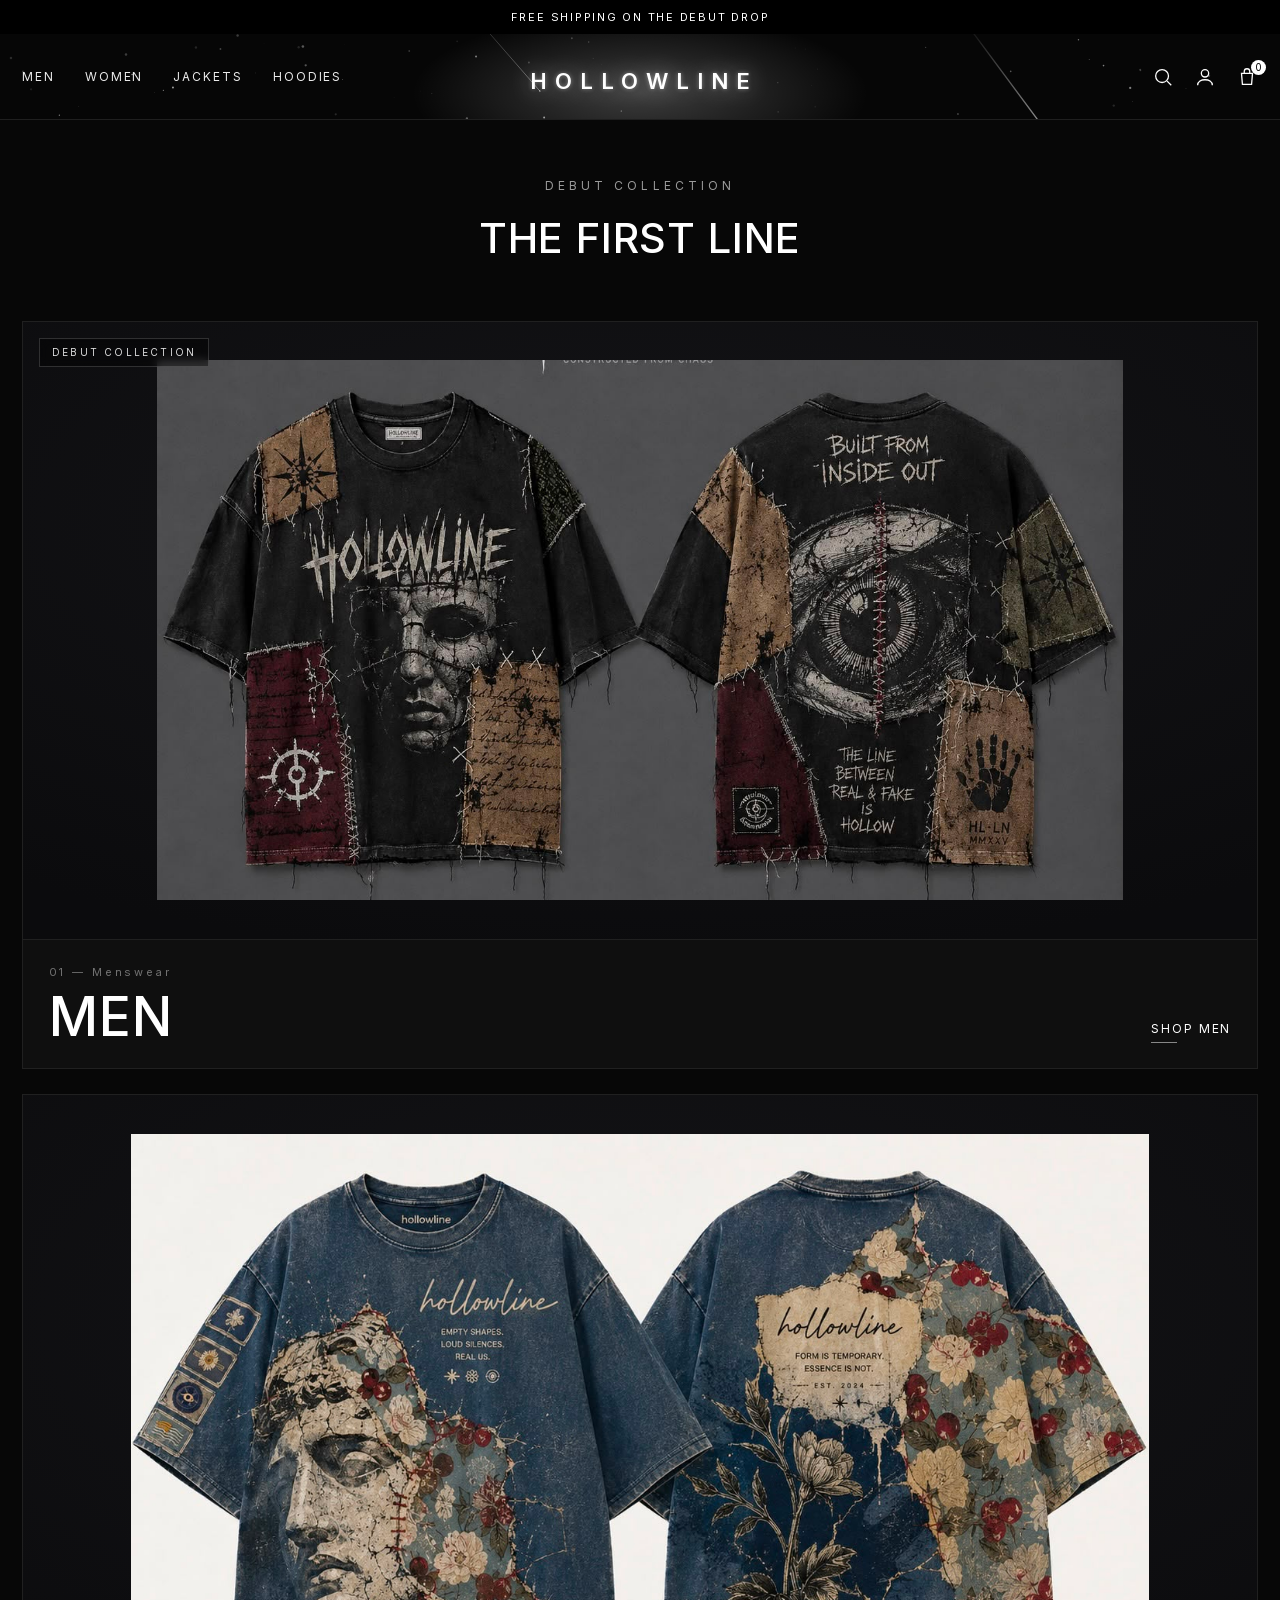
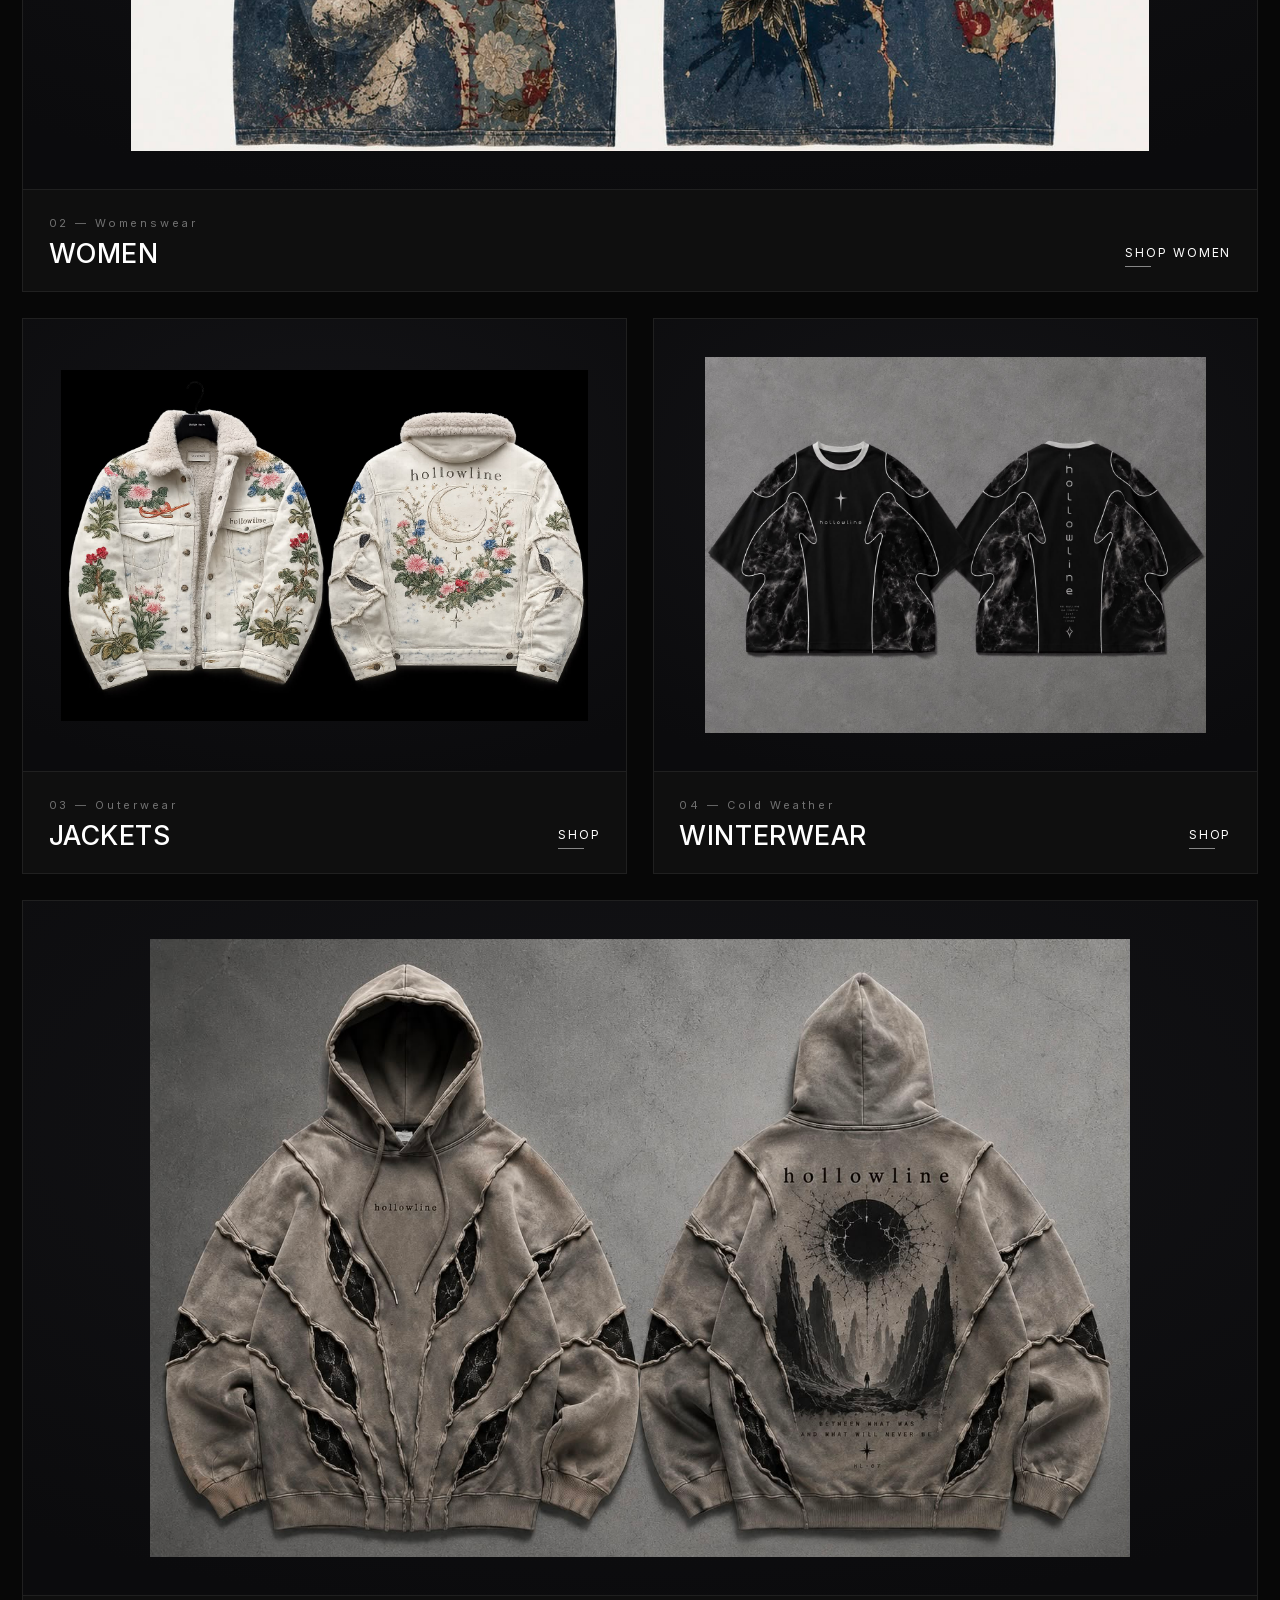
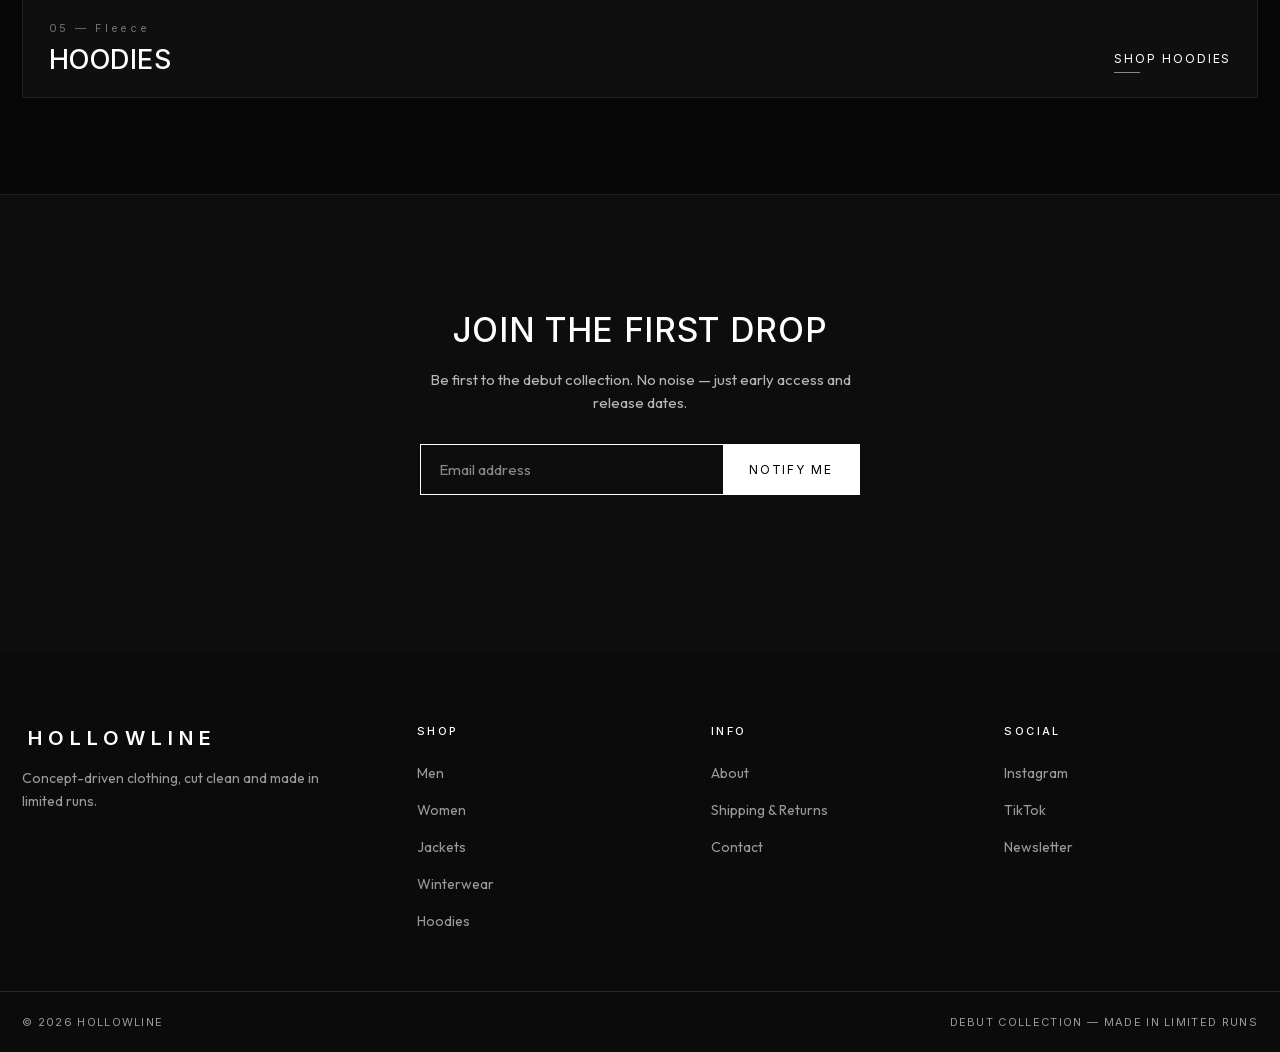
==== commit 5fc32722: "Hollowline homepage: premium product cards with real designs - Reworked the 5 sections into a premiu" ====
--- a/hollowline/index.html
+++ b/hollowline/index.html
@@ -63,86 +63,87 @@
     <div class="drawer__scrim" data-close></div>
   </div>
 
-  <main id="main">
+  <main id="main" class="shop">
     <span id="top"></span>
+    <div class="shop__inner">
 
-    <!-- 1 · MEN (hero) -->
-    <section class="section section--hero" id="men">
-      <a class="section__link" href="#men" aria-label="Shop Men">
-        <img class="section__media" src="img/men.svg" alt="Men" loading="eager">
-        <div class="section__scrim"></div>
-      </a>
-      <div class="section__content">
-        <p class="section__label">Debut Collection</p>
-        <h2 class="section__title">Men</h2>
-        <a class="btn" href="#men">Shop Men</a>
+      <div class="shop__intro">
+        <p class="eyebrow">Debut Collection</p>
+        <h2>The First Line</h2>
       </div>
-      <div class="section__scrolldown">Scroll</div>
-    </section>
 
-    <!-- 2 · WOMEN -->
-    <section class="section reveal" id="women">
-      <a class="section__link" href="#women" aria-label="Shop Women">
-        <img class="section__media" src="img/women.svg" alt="Women" loading="lazy">
-        <div class="section__scrim"></div>
-      </a>
-      <div class="section__content">
-        <p class="section__label">Collection</p>
-        <h2 class="section__title">Women</h2>
-        <a class="btn" href="#women">Shop Women</a>
+      <div class="grid">
+
+        <!-- 1 · MEN (hero) -->
+        <a class="card card--full card--hero" id="men" href="#men" aria-label="Shop Men">
+          <div class="card__frame">
+            <span class="card__tag">Debut Collection</span>
+            <img class="card__img" src="img/5b228898-cd86-4467-8ffb-751f58b763a6.jpeg" alt="Men — distressed patchwork tee" loading="eager">
+          </div>
+          <div class="card__body">
+            <div class="card__meta"><span class="card__index">01 — Menswear</span><h3 class="card__title">Men</h3></div>
+            <span class="card__cta">Shop Men</span>
+          </div>
+        </a>
+
+        <!-- 2 · WOMEN (full) -->
+        <a class="card card--full reveal" id="women" href="#women" aria-label="Shop Women">
+          <div class="card__frame">
+            <img class="card__img" src="img/b3b0f0cf-b153-4d1a-ae31-cdf245ed1844.jpeg" alt="Women — washed statue floral tee" loading="lazy">
+          </div>
+          <div class="card__body">
+            <div class="card__meta"><span class="card__index">02 — Womenswear</span><h3 class="card__title">Women</h3></div>
+            <span class="card__cta">Shop Women</span>
+          </div>
+        </a>
+
+        <!-- 3 · JACKETS (half — middle pair) -->
+        <a class="card card--half reveal" id="jackets" href="#jackets" aria-label="Shop Jackets">
+          <div class="card__frame">
+            <img class="card__img" src="img/c8c3e63e-acf2-4b96-b8b6-af4306076eee.jpeg" alt="Jackets — floral sherpa denim jacket" loading="lazy">
+          </div>
+          <div class="card__body">
+            <div class="card__meta"><span class="card__index">03 — Outerwear</span><h3 class="card__title">Jackets</h3></div>
+            <span class="card__cta">Shop</span>
+          </div>
+        </a>
+
+        <!-- 4 · WINTERWEAR (half — middle pair) -->
+        <a class="card card--half reveal" id="winterwear" href="#winterwear" aria-label="Shop Winterwear">
+          <div class="card__frame">
+            <img class="card__img" src="img/22c98783-39d0-4833-80f9-35fc7d537463.jpeg" alt="Winterwear — smoke marble tee" loading="lazy">
+          </div>
+          <div class="card__body">
+            <div class="card__meta"><span class="card__index">04 — Cold Weather</span><h3 class="card__title">Winterwear</h3></div>
+            <span class="card__cta">Shop</span>
+          </div>
+        </a>
+
+        <!-- 5 · HOODIES (full) -->
+        <a class="card card--full reveal" id="hoodies" href="#hoodies" aria-label="Shop Hoodies">
+          <div class="card__frame">
+            <img class="card__img" src="img/af497ac7-f433-4e56-ae69-e231690f751e.jpeg" alt="Hoodies — washed canyon hoodie" loading="lazy">
+          </div>
+          <div class="card__body">
+            <div class="card__meta"><span class="card__index">05 — Fleece</span><h3 class="card__title">Hoodies</h3></div>
+            <span class="card__cta">Shop Hoodies</span>
+          </div>
+        </a>
+
       </div>
-    </section>
+    </div>
+  </main>
 
-    <!-- 3 · JACKETS -->
-    <section class="section reveal" id="jackets">
-      <a class="section__link" href="#jackets" aria-label="Shop Jackets">
-        <img class="section__media" src="img/jackets.svg" alt="Jackets" loading="lazy">
-        <div class="section__scrim"></div>
-      </a>
-      <div class="section__content">
-        <p class="section__label">Outerwear</p>
-        <h2 class="section__title">Jackets</h2>
-        <a class="btn" href="#jackets">Shop Jackets</a>
-      </div>
-    </section>
-
-    <!-- 4 · WINTERWEAR -->
-    <section class="section reveal" id="winterwear">
-      <a class="section__link" href="#winterwear" aria-label="Shop Winterwear">
-        <img class="section__media" src="img/winterwear.svg" alt="Winterwear" loading="lazy">
-        <div class="section__scrim"></div>
-      </a>
-      <div class="section__content">
-        <p class="section__label">Cold Weather</p>
-        <h2 class="section__title">Winterwear</h2>
-        <a class="btn" href="#winterwear">Shop Winterwear</a>
-      </div>
-    </section>
-
-    <!-- 5 · HOODIES -->
-    <section class="section reveal" id="hoodies">
-      <a class="section__link" href="#hoodies" aria-label="Shop Hoodies">
-        <img class="section__media" src="img/hoodies.svg" alt="Hoodies" loading="lazy">
-        <div class="section__scrim"></div>
-      </a>
-      <div class="section__content">
-        <p class="section__label">Fleece</p>
-        <h2 class="section__title">Hoodies</h2>
-        <a class="btn" href="#hoodies">Shop Hoodies</a>
-      </div>
-    </section>
-
-    <!-- newsletter -->
-    <section class="news reveal" id="about">
-      <h2>Join the first drop</h2>
-      <p>Be first to the debut collection. No noise — just early access and release dates.</p>
-      <form class="news__form" data-news>
-        <input type="email" name="email" placeholder="Email address" aria-label="Email address" required>
-        <button type="submit">Notify me</button>
-      </form>
-      <p class="news__msg" data-news-msg role="status"></p>
-    </section>
-  </main>
+  <!-- newsletter -->
+  <section class="news reveal" id="about">
+    <h2>Join the first drop</h2>
+    <p>Be first to the debut collection. No noise — just early access and release dates.</p>
+    <form class="news__form" data-news>
+      <input type="email" name="email" placeholder="Email address" aria-label="Email address" required>
+      <button type="submit">Notify me</button>
+    </form>
+    <p class="news__msg" data-news-msg role="status"></p>
+  </section>
 
   <!-- footer -->
   <footer class="ft">
@@ -180,7 +181,7 @@
     </div>
     <div class="ft__bottom">
       <span>© 2026 Hollowline</span>
-      <span>Placeholder imagery — replace /img before launch</span>
+      <span>Debut collection — made in limited runs</span>
     </div>
   </footer>
 
--- a/hollowline/style.css
+++ b/hollowline/style.css
@@ -1,22 +1,21 @@
 /* ==========================================================================
    HOLLOWLINE — homepage
-   Original front-end. Section images live in /img (swap the placeholders).
    ========================================================================== */
 
 @font-face { font-family:"Inter";  font-style:normal; font-weight:100 900; font-display:swap; src:url("fonts/inter.woff2")  format("woff2"); }
 @font-face { font-family:"Outfit"; font-style:normal; font-weight:100 900; font-display:swap; src:url("fonts/outfit.woff2") format("woff2"); }
 
 :root{
-  --bg:#ffffff;
-  --fg:#000000;
-  --fg-soft:#4d4d4d;
-  --line:#e6e6e6;
   --topbar:#060606;
+  --stage:#070707;
+  --card:#0f0f0f;
+  --card-2:#141417;
   --footer-bg:#0b0b0b;
-  --footer-soft:#9a9a9a;
+  --soft:#9a9a9a;
+  --hair:rgba(255,255,255,.07);
   --font-head:"Inter",-apple-system,"Helvetica Neue",Arial,sans-serif;
   --font-body:"Outfit",-apple-system,"Helvetica Neue",Arial,sans-serif;
-  --page:1600px;
+  --page:1560px;
   --gutter:22px;
   --header-h:86px;
   --ann-h:34px;
@@ -24,11 +23,11 @@
 
 *,*::before,*::after{box-sizing:border-box;}
 html{-webkit-text-size-adjust:100%;}
-body{margin:0;font-family:var(--font-body);color:var(--fg);background:var(--bg);line-height:1.5;-webkit-font-smoothing:antialiased;overflow-x:hidden;}
+body{margin:0;font-family:var(--font-body);color:#fff;background:var(--stage);line-height:1.5;-webkit-font-smoothing:antialiased;overflow-x:hidden;}
 img,svg,canvas{display:block;max-width:100%;}
 a{color:inherit;text-decoration:none;}
 ul{list-style:none;margin:0;padding:0;}
-.skip{position:absolute;left:-999px;top:0;background:#000;color:#fff;padding:10px 16px;z-index:200;}
+.skip{position:absolute;left:-999px;top:0;background:#fff;color:#000;padding:10px 16px;z-index:200;}
 .skip:focus{left:8px;top:8px;}
 
 /* ---------- announcement ---------- */
@@ -63,25 +62,38 @@
 .cart-count{position:absolute;top:-6px;right:-8px;min-width:15px;height:15px;padding:0 3px;border-radius:999px;background:#fff;color:#000;
   font-family:var(--font-head);font-size:10px;line-height:15px;text-align:center;}
 
-/* ---------- section banners ---------- */
-.section{position:relative;height:82vh;min-height:520px;overflow:hidden;}
-.section--hero{height:calc(100vh - var(--header-h) - var(--ann-h));min-height:600px;}
-.section__media{width:100%;height:100%;object-fit:cover;transition:transform 1.2s cubic-bezier(.16,1,.3,1);}
-.section a.section__link{display:block;width:100%;height:100%;}
-.section:hover .section__media{transform:scale(1.045);}
-.section__scrim{position:absolute;inset:0;background:linear-gradient(to top,rgba(0,0,0,.62),rgba(0,0,0,.12) 42%,rgba(0,0,0,.30));}
-.section__content{position:absolute;inset:0;display:flex;flex-direction:column;align-items:center;justify-content:flex-end;
-  gap:20px;padding:0 24px 9%;text-align:center;color:#fff;text-shadow:0 2px 22px rgba(0,0,0,.5);pointer-events:none;}
-.section--hero .section__content{justify-content:center;padding-bottom:0;}
-.section__label{margin:0;font-family:var(--font-head);font-size:12px;letter-spacing:.34em;text-transform:uppercase;opacity:.9;}
-.section__title{margin:0;font-family:var(--font-head);font-weight:500;text-transform:uppercase;line-height:1;
-  font-size:clamp(2.4rem,6vw,5rem);letter-spacing:.02em;}
-.section--hero .section__title{font-size:clamp(3rem,9vw,7.5rem);letter-spacing:-.01em;}
-.section__content .btn{pointer-events:auto;}
-.section__scrolldown{position:absolute;bottom:24px;left:50%;transform:translateX(-50%);color:#fff;font-family:var(--font-head);
-  font-size:10px;letter-spacing:.28em;text-transform:uppercase;opacity:.85;z-index:2;}
-.section__scrolldown::after{content:"";display:block;width:1px;height:24px;margin:9px auto 0;background:rgba(255,255,255,.7);transform-origin:top;animation:pulse 1.8s ease-in-out infinite;}
-@keyframes pulse{0%,100%{transform:scaleY(.3);opacity:.3}50%{transform:scaleY(1);opacity:1}}
+/* ---------- shop stage ---------- */
+.shop{padding:clamp(30px,4vw,58px) var(--gutter) clamp(50px,8vw,96px);}
+.shop__inner{max-width:var(--page);margin:0 auto;}
+.shop__intro{text-align:center;margin:6px auto clamp(30px,4vw,52px);}
+.shop__intro .eyebrow{font-family:var(--font-head);font-size:12px;letter-spacing:.34em;text-transform:uppercase;color:var(--soft);margin:0 0 12px;}
+.shop__intro h2{font-family:var(--font-head);font-weight:500;text-transform:uppercase;letter-spacing:.02em;margin:0;font-size:clamp(1.6rem,3.4vw,2.6rem);}
+
+/* ---------- product card ---------- */
+.grid{display:grid;grid-template-columns:1fr 1fr;gap:clamp(16px,2vw,34px);}
+.card{grid-column:1/-1;display:block;position:relative;background:var(--card);border:1px solid var(--hair);
+  overflow:hidden;transition:border-color .4s,box-shadow .4s,transform .5s;}
+.card--half{grid-column:span 1;}
+.card:hover{border-color:rgba(255,255,255,.18);box-shadow:0 30px 70px -40px rgba(0,0,0,.9);}
+.card__frame{position:relative;overflow:hidden;background:radial-gradient(120% 100% at 50% 32%,var(--card-2),#0b0b0d 72%);}
+.card--full .card__frame{aspect-ratio:16/9;}
+.card--hero .card__frame{aspect-ratio:16/8;}
+.card--half .card__frame{aspect-ratio:4/3;}
+.card__img{position:absolute;inset:0;width:100%;height:100%;object-fit:contain;padding:clamp(16px,3vw,48px);
+  transition:transform 1s cubic-bezier(.16,1,.3,1);}
+.card:hover .card__img{transform:scale(1.045);}
+.card__tag{position:absolute;top:16px;left:16px;z-index:2;font-family:var(--font-head);font-size:10px;letter-spacing:.22em;
+  text-transform:uppercase;color:#dcdcdc;background:rgba(0,0,0,.4);border:1px solid rgba(255,255,255,.16);padding:6px 12px;backdrop-filter:blur(4px);}
+.card__body{display:flex;align-items:flex-end;justify-content:space-between;gap:18px;
+  padding:clamp(18px,1.9vw,26px) clamp(18px,2vw,30px);border-top:1px solid var(--hair);}
+.card__meta{text-align:left;}
+.card__index{display:block;font-family:var(--font-head);font-size:11px;letter-spacing:.26em;color:#727272;margin-bottom:9px;}
+.card__title{margin:0;font-family:var(--font-head);font-weight:500;text-transform:uppercase;letter-spacing:.02em;color:#fff;
+  font-size:clamp(1.3rem,2.1vw,1.9rem);line-height:1;}
+.card--hero .card__title{font-size:clamp(2rem,4.2vw,3.4rem);}
+.card__cta{position:relative;flex:none;font-family:var(--font-head);font-size:12px;letter-spacing:.16em;text-transform:uppercase;color:#fff;padding-bottom:5px;}
+.card__cta::after{content:"";position:absolute;left:0;bottom:0;height:1px;width:26px;background:rgba(255,255,255,.5);transition:width .4s;}
+.card:hover .card__cta::after{width:100%;background:#fff;}
 
 /* ---------- buttons ---------- */
 .btn{display:inline-block;font-family:var(--font-head);font-size:12px;font-weight:500;letter-spacing:.18em;text-transform:uppercase;
@@ -89,7 +101,7 @@
 .btn:hover{background:transparent;color:#fff;}
 
 /* ---------- newsletter ---------- */
-.news{padding:clamp(60px,9vw,110px) var(--gutter);background:#0f0f0f;color:#fff;text-align:center;}
+.news{padding:clamp(60px,9vw,110px) var(--gutter);background:#0d0d0d;color:#fff;text-align:center;border-top:1px solid var(--hair);}
 .news h2{margin:0 0 14px;font-family:var(--font-head);font-weight:500;font-size:clamp(1.4rem,3vw,2.1rem);letter-spacing:.02em;text-transform:uppercase;}
 .news p{margin:0 auto 30px;max-width:460px;color:#b6b6b6;font-size:15px;}
 .news__form{display:flex;max-width:440px;margin:0 auto;border:1px solid #fff;}
@@ -102,14 +114,14 @@
 .ft{background:var(--footer-bg);color:#fff;}
 .ft__top{max-width:var(--page);margin:0 auto;padding:70px var(--gutter) 46px;display:grid;grid-template-columns:1.4fr 1fr 1fr 1fr;gap:40px;}
 .ft__brand h3{margin:0 0 14px;font-family:var(--font-head);font-weight:600;font-size:20px;letter-spacing:.3em;text-transform:uppercase;padding-left:.3em;}
-.ft__brand p{margin:0;max-width:300px;color:var(--footer-soft);font-size:14px;line-height:1.6;}
+.ft__brand p{margin:0;max-width:300px;color:var(--soft);font-size:14px;line-height:1.6;}
 .ft__col h4{margin:0 0 20px;font-family:var(--font-head);font-size:11px;font-weight:500;letter-spacing:.22em;text-transform:uppercase;}
 .ft__col li{margin-bottom:13px;}
-.ft__col a{color:var(--footer-soft);font-size:14px;transition:color .2s;}
+.ft__col a{color:var(--soft);font-size:14px;transition:color .2s;}
 .ft__col a:hover{color:#fff;}
 .ft__bottom{border-top:1px solid rgba(255,255,255,.12);max-width:var(--page);margin:0 auto;padding:22px var(--gutter);
   display:flex;justify-content:space-between;gap:14px;flex-wrap:wrap;
-  font-family:var(--font-head);font-size:11px;letter-spacing:.12em;text-transform:uppercase;color:var(--footer-soft);}
+  font-family:var(--font-head);font-size:11px;letter-spacing:.12em;text-transform:uppercase;color:var(--soft);}
 
 /* ---------- drawer ---------- */
 .drawer{position:fixed;inset:0;z-index:100;}
@@ -126,7 +138,7 @@
 /* ---------- reveal ---------- */
 .reveal{opacity:0;transform:translateY(26px);transition:opacity .9s ease,transform .9s cubic-bezier(.16,1,.3,1);}
 .reveal.in{opacity:1;transform:none;}
-@media (prefers-reduced-motion:reduce){.reveal{opacity:1;transform:none;transition:none;}.section__scrolldown::after{animation:none;}}
+@media (prefers-reduced-motion:reduce){.reveal{opacity:1;transform:none;transition:none;}}
 
 /* ---------- responsive ---------- */
 @media(max-width:749px){
@@ -137,7 +149,11 @@
   .brand a{font-size:17px;letter-spacing:.28em;}
   .hdr__icons{gap:15px;}
   .icon--account{display:none;}
-  .section,.section--hero{height:76vh;min-height:460px;}
+  .grid{grid-template-columns:1fr;gap:16px;}
+  .card--half{grid-column:1/-1;}
+  .card--half .card__frame{aspect-ratio:4/3;}
+  .card--hero .card__frame{aspect-ratio:4/3;}
+  .card__body{flex-direction:column;align-items:flex-start;gap:14px;}
   .ft__top{grid-template-columns:1fr 1fr;}
   .ft__brand{grid-column:1/-1;}
   .ft__bottom{flex-direction:column;align-items:flex-start;gap:8px;}
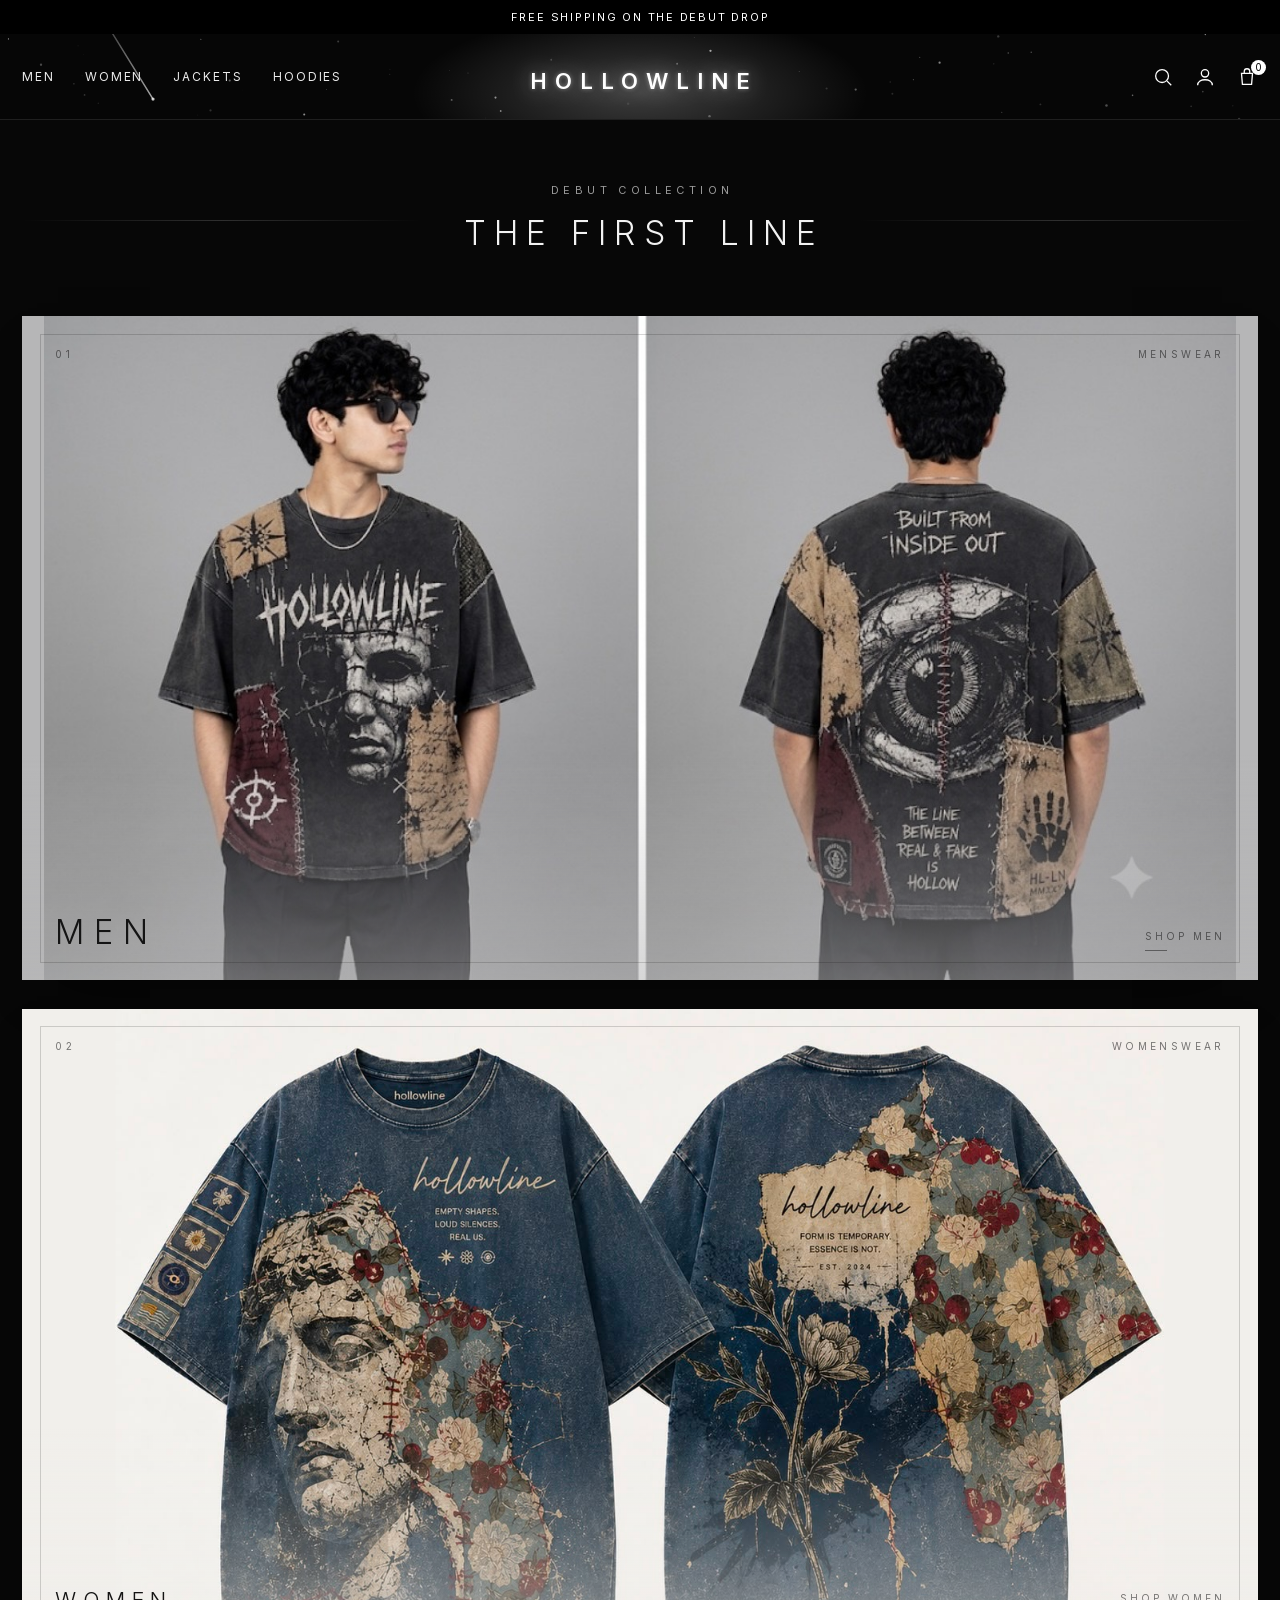
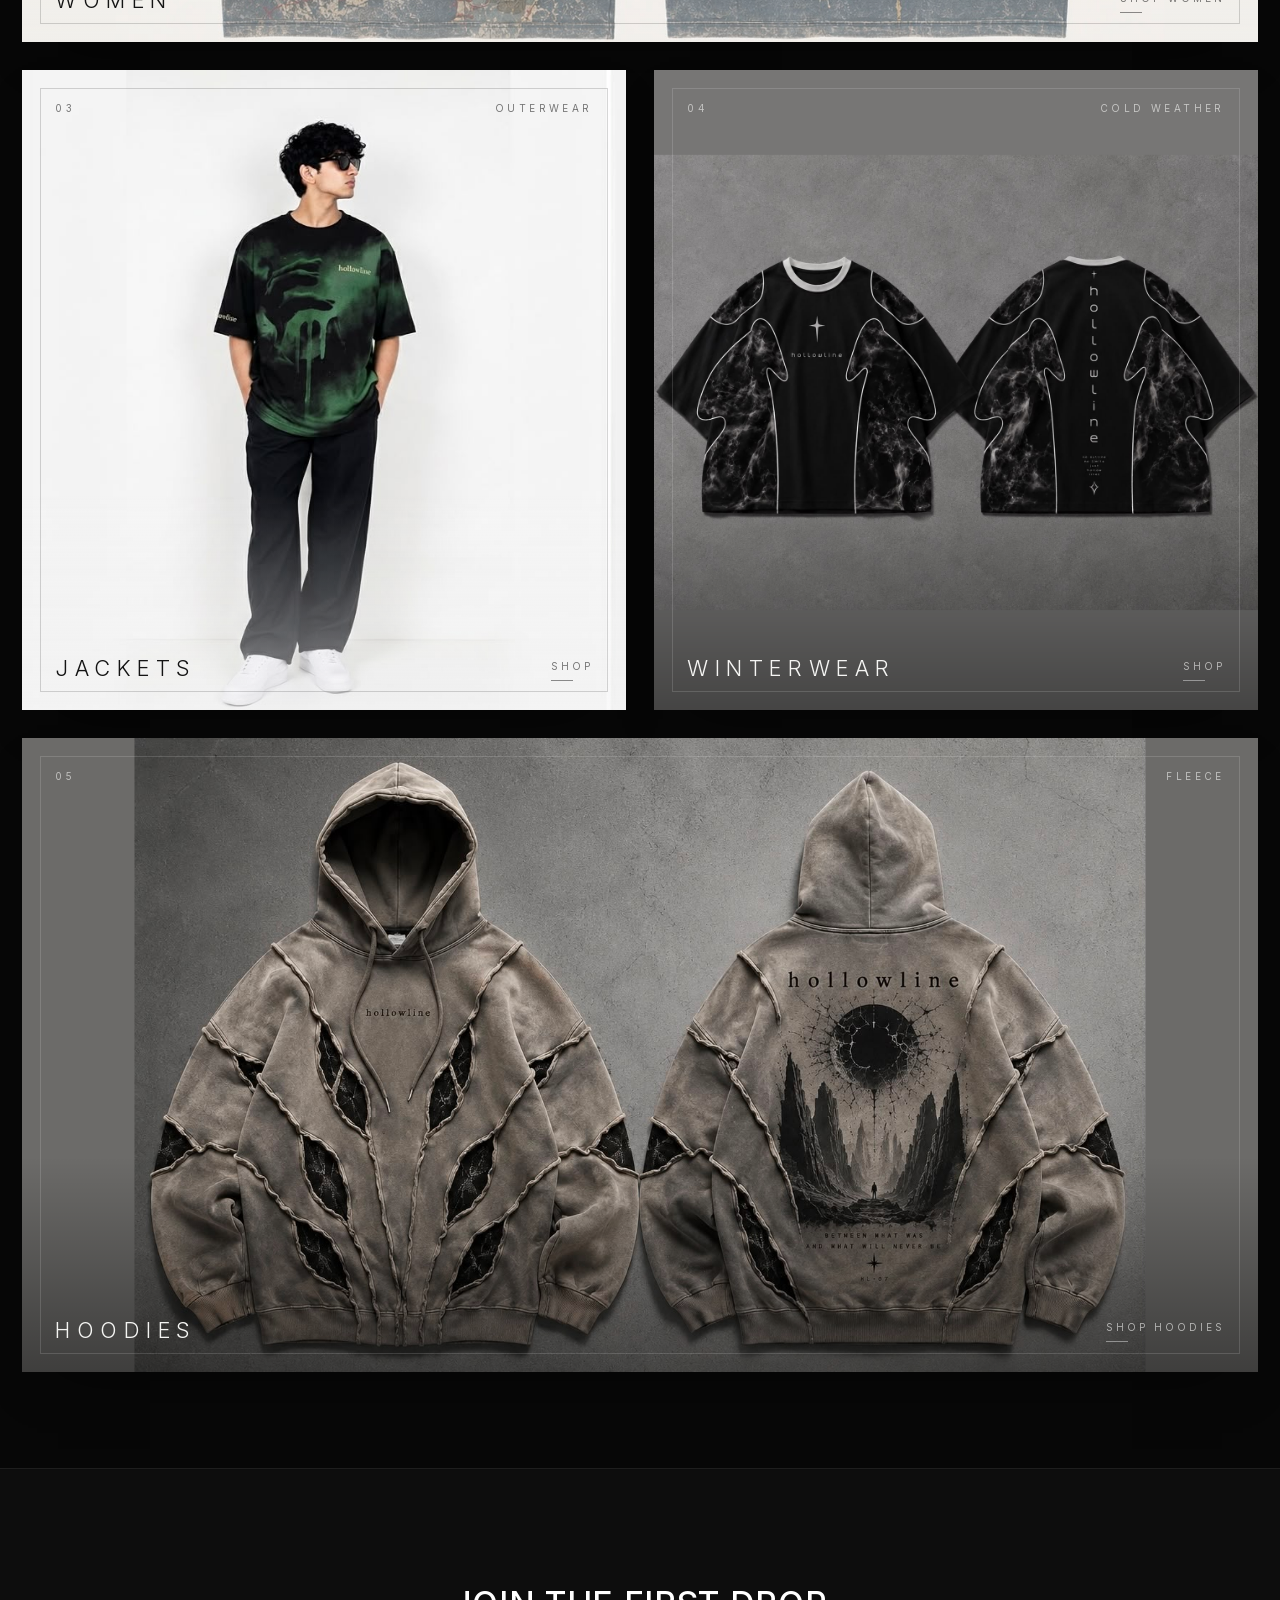
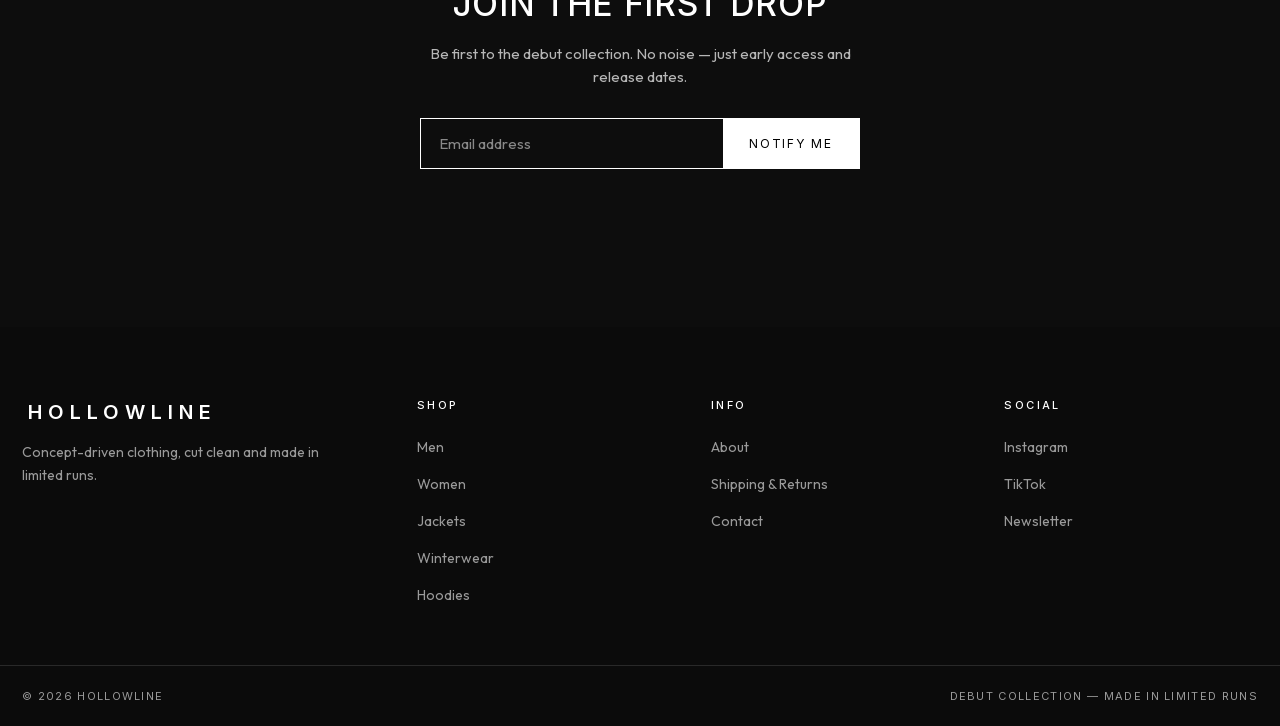
==== commit 7f1ba4c5: "Editorial-plate card redesign + model photography for Men and Jackets - Cards rebuilt as seamless ed" ====
--- a/hollowline/index.html
+++ b/hollowline/index.html
@@ -68,65 +68,81 @@
     <div class="shop__inner">
 
       <div class="shop__intro">
-        <p class="eyebrow">Debut Collection</p>
-        <h2>The First Line</h2>
+        <div class="shop__intro-text">
+          <p class="eyebrow">Debut Collection</p>
+          <h2>The First Line</h2>
+        </div>
       </div>
 
       <div class="grid">
 
         <!-- 1 · MEN (hero) -->
-        <a class="card card--full card--hero" id="men" href="#men" aria-label="Shop Men">
-          <div class="card__frame">
-            <span class="card__tag">Debut Collection</span>
-            <img class="card__img" src="img/5b228898-cd86-4467-8ffb-751f58b763a6.jpeg" alt="Men — distressed patchwork tee" loading="eager">
-          </div>
-          <div class="card__body">
-            <div class="card__meta"><span class="card__index">01 — Menswear</span><h3 class="card__title">Men</h3></div>
-            <span class="card__cta">Shop Men</span>
+        <a class="card card--full card--hero card--light" id="men" href="#men" aria-label="Shop Men" style="--frame:#b6b6b7;--veil:rgba(182,182,183,.55)">
+          <div class="card__frame">
+            <img class="card__img" src="img/Men-Section.JPG" alt="Men — distressed patchwork tee, worn" loading="eager">
+            <div class="card__veil"></div>
+            <span class="card__inset"></span>
+            <div class="card__top"><span>01</span><span>Menswear</span></div>
+            <div class="card__caption">
+              <h3 class="card__title">Men</h3>
+              <span class="card__cta">Shop Men</span>
+            </div>
           </div>
         </a>
 
         <!-- 2 · WOMEN (full) -->
-        <a class="card card--full reveal" id="women" href="#women" aria-label="Shop Women">
+        <a class="card card--full card--light reveal" id="women" href="#women" aria-label="Shop Women" style="--frame:#f1efeb">
           <div class="card__frame">
             <img class="card__img" src="img/b3b0f0cf-b153-4d1a-ae31-cdf245ed1844.jpeg" alt="Women — washed statue floral tee" loading="lazy">
-          </div>
-          <div class="card__body">
-            <div class="card__meta"><span class="card__index">02 — Womenswear</span><h3 class="card__title">Women</h3></div>
-            <span class="card__cta">Shop Women</span>
+            <div class="card__veil"></div>
+            <span class="card__inset"></span>
+            <div class="card__top"><span>02</span><span>Womenswear</span></div>
+            <div class="card__caption">
+              <h3 class="card__title">Women</h3>
+              <span class="card__cta">Shop Women</span>
+            </div>
           </div>
         </a>
 
         <!-- 3 · JACKETS (half — middle pair) -->
-        <a class="card card--half reveal" id="jackets" href="#jackets" aria-label="Shop Jackets">
-          <div class="card__frame">
-            <img class="card__img" src="img/c8c3e63e-acf2-4b96-b8b6-af4306076eee.jpeg" alt="Jackets — floral sherpa denim jacket" loading="lazy">
-          </div>
-          <div class="card__body">
-            <div class="card__meta"><span class="card__index">03 — Outerwear</span><h3 class="card__title">Jackets</h3></div>
-            <span class="card__cta">Shop</span>
+        <a class="card card--half card--light reveal" id="jackets" href="#jackets" aria-label="Shop Jackets" style="--frame:#f3f3f3;--veil:rgba(243,243,243,.55)">
+          <div class="card__frame">
+            <img class="card__img" src="img/Jacket-section.jpg" alt="Jackets — worn on model" loading="lazy">
+            <div class="card__veil"></div>
+            <span class="card__inset"></span>
+            <div class="card__top"><span>03</span><span>Outerwear</span></div>
+            <div class="card__caption">
+              <h3 class="card__title">Jackets</h3>
+              <span class="card__cta">Shop</span>
+            </div>
           </div>
         </a>
 
         <!-- 4 · WINTERWEAR (half — middle pair) -->
-        <a class="card card--half reveal" id="winterwear" href="#winterwear" aria-label="Shop Winterwear">
+        <a class="card card--half reveal" id="winterwear" href="#winterwear" aria-label="Shop Winterwear" style="--frame:#777675">
           <div class="card__frame">
             <img class="card__img" src="img/22c98783-39d0-4833-80f9-35fc7d537463.jpeg" alt="Winterwear — smoke marble tee" loading="lazy">
-          </div>
-          <div class="card__body">
-            <div class="card__meta"><span class="card__index">04 — Cold Weather</span><h3 class="card__title">Winterwear</h3></div>
-            <span class="card__cta">Shop</span>
+            <div class="card__veil"></div>
+            <span class="card__inset"></span>
+            <div class="card__top"><span>04</span><span>Cold Weather</span></div>
+            <div class="card__caption">
+              <h3 class="card__title">Winterwear</h3>
+              <span class="card__cta">Shop</span>
+            </div>
           </div>
         </a>
 
         <!-- 5 · HOODIES (full) -->
-        <a class="card card--full reveal" id="hoodies" href="#hoodies" aria-label="Shop Hoodies">
+        <a class="card card--full reveal" id="hoodies" href="#hoodies" aria-label="Shop Hoodies" style="--frame:#6c6b69">
           <div class="card__frame">
             <img class="card__img" src="img/af497ac7-f433-4e56-ae69-e231690f751e.jpeg" alt="Hoodies — washed canyon hoodie" loading="lazy">
-          </div>
-          <div class="card__body">
-            <div class="card__meta"><span class="card__index">05 — Fleece</span><h3 class="card__title">Hoodies</h3></div>
-            <span class="card__cta">Shop Hoodies</span>
+            <div class="card__veil"></div>
+            <span class="card__inset"></span>
+            <div class="card__top"><span>05</span><span>Fleece</span></div>
+            <div class="card__caption">
+              <h3 class="card__title">Hoodies</h3>
+              <span class="card__cta">Shop Hoodies</span>
+            </div>
           </div>
         </a>
 
--- a/hollowline/style.css
+++ b/hollowline/style.css
@@ -63,37 +63,59 @@
   font-family:var(--font-head);font-size:10px;line-height:15px;text-align:center;}
 
 /* ---------- shop stage ---------- */
-.shop{padding:clamp(30px,4vw,58px) var(--gutter) clamp(50px,8vw,96px);}
+.shop{padding:clamp(34px,4.5vw,64px) var(--gutter) clamp(50px,8vw,96px);}
 .shop__inner{max-width:var(--page);margin:0 auto;}
-.shop__intro{text-align:center;margin:6px auto clamp(30px,4vw,52px);}
-.shop__intro .eyebrow{font-family:var(--font-head);font-size:12px;letter-spacing:.34em;text-transform:uppercase;color:var(--soft);margin:0 0 12px;}
-.shop__intro h2{font-family:var(--font-head);font-weight:500;text-transform:uppercase;letter-spacing:.02em;margin:0;font-size:clamp(1.6rem,3.4vw,2.6rem);}
+.shop__intro{display:flex;align-items:center;gap:clamp(18px,3vw,34px);margin:4px auto clamp(34px,4.5vw,58px);}
+.shop__intro::before,.shop__intro::after{content:"";flex:1;height:1px;background:linear-gradient(to right,transparent,rgba(255,255,255,.16),transparent);}
+.shop__intro-text{text-align:center;}
+.shop__intro .eyebrow{font-family:var(--font-head);font-size:11px;letter-spacing:.4em;text-transform:uppercase;color:var(--soft);margin:0 0 10px;padding-left:.4em;}
+.shop__intro h2{font-family:var(--font-head);font-weight:300;text-transform:uppercase;letter-spacing:.24em;margin:0;padding-left:.24em;font-size:clamp(1.4rem,2.8vw,2.1rem);color:#f2f2f2;}
 
 /* ---------- product card ---------- */
-.grid{display:grid;grid-template-columns:1fr 1fr;gap:clamp(16px,2vw,34px);}
-.card{grid-column:1/-1;display:block;position:relative;background:var(--card);border:1px solid var(--hair);
-  overflow:hidden;transition:border-color .4s,box-shadow .4s,transform .5s;}
+.grid{display:grid;grid-template-columns:1fr 1fr;gap:clamp(18px,2.2vw,36px);}
+.card{grid-column:1/-1;display:block;position:relative;overflow:hidden;background:var(--frame,#101012);
+  box-shadow:0 1px 0 rgba(255,255,255,.05) inset,0 24px 60px -36px rgba(0,0,0,.85);
+  transition:box-shadow .6s ease,transform .6s cubic-bezier(.16,1,.3,1);}
 .card--half{grid-column:span 1;}
-.card:hover{border-color:rgba(255,255,255,.18);box-shadow:0 30px 70px -40px rgba(0,0,0,.9);}
-.card__frame{position:relative;overflow:hidden;background:radial-gradient(120% 100% at 50% 32%,var(--card-2),#0b0b0d 72%);}
-.card--full .card__frame{aspect-ratio:16/9;}
-.card--hero .card__frame{aspect-ratio:16/8;}
-.card--half .card__frame{aspect-ratio:4/3;}
-.card__img{position:absolute;inset:0;width:100%;height:100%;object-fit:contain;padding:clamp(16px,3vw,48px);
-  transition:transform 1s cubic-bezier(.16,1,.3,1);}
-.card:hover .card__img{transform:scale(1.045);}
-.card__tag{position:absolute;top:16px;left:16px;z-index:2;font-family:var(--font-head);font-size:10px;letter-spacing:.22em;
-  text-transform:uppercase;color:#dcdcdc;background:rgba(0,0,0,.4);border:1px solid rgba(255,255,255,.16);padding:6px 12px;backdrop-filter:blur(4px);}
-.card__body{display:flex;align-items:flex-end;justify-content:space-between;gap:18px;
-  padding:clamp(18px,1.9vw,26px) clamp(18px,2vw,30px);border-top:1px solid var(--hair);}
-.card__meta{text-align:left;}
-.card__index{display:block;font-family:var(--font-head);font-size:11px;letter-spacing:.26em;color:#727272;margin-bottom:9px;}
-.card__title{margin:0;font-family:var(--font-head);font-weight:500;text-transform:uppercase;letter-spacing:.02em;color:#fff;
-  font-size:clamp(1.3rem,2.1vw,1.9rem);line-height:1;}
-.card--hero .card__title{font-size:clamp(2rem,4.2vw,3.4rem);}
-.card__cta{position:relative;flex:none;font-family:var(--font-head);font-size:12px;letter-spacing:.16em;text-transform:uppercase;color:#fff;padding-bottom:5px;}
-.card__cta::after{content:"";position:absolute;left:0;bottom:0;height:1px;width:26px;background:rgba(255,255,255,.5);transition:width .4s;}
-.card:hover .card__cta::after{width:100%;background:#fff;}
+.card:hover{transform:translateY(-4px);box-shadow:0 1px 0 rgba(255,255,255,.08) inset,0 44px 90px -42px rgba(0,0,0,.95);}
+
+.card__frame{position:relative;overflow:hidden;background:var(--frame,#101012);}
+.card--full .card__frame{aspect-ratio:16/8.2;}
+.card--hero .card__frame{aspect-ratio:16/8.6;}
+.card--half .card__frame{aspect-ratio:1/1.06;}
+.card__img{position:absolute;inset:0;width:100%;height:100%;object-fit:contain;object-position:center 46%;
+  transform:scale(1.005);transition:transform 1.6s cubic-bezier(.16,1,.3,1);}
+.card:hover .card__img{transform:scale(1.04);}
+
+/* gallery-plate inset hairline */
+.card__inset{position:absolute;inset:clamp(12px,1.4vw,20px);border:1px solid var(--ink-hair);pointer-events:none;z-index:3;
+  transition:inset .7s cubic-bezier(.16,1,.3,1),border-color .7s;}
+.card:hover .card__inset{inset:clamp(7px,.9vw,12px);border-color:var(--ink-hair-hover);}
+
+/* legibility veil, tinted per card */
+.card__veil{position:absolute;inset:0;z-index:1;pointer-events:none;
+  background:linear-gradient(to top,var(--veil) 0%,transparent 34%),linear-gradient(to bottom,var(--veil-top,transparent) 0%,transparent 22%);}
+
+/* type overlaid on the plate */
+.card__top{position:absolute;top:0;left:0;right:0;z-index:4;display:flex;justify-content:space-between;align-items:baseline;
+  padding:clamp(22px,2.4vw,36px) clamp(24px,2.6vw,40px) 0;
+  font-family:var(--font-head);font-size:10px;letter-spacing:.34em;text-transform:uppercase;color:var(--ink-soft);}
+.card__caption{position:absolute;left:0;right:0;bottom:0;z-index:4;display:flex;align-items:flex-end;justify-content:space-between;gap:18px;
+  padding:0 clamp(24px,2.6vw,40px) clamp(20px,2.3vw,34px);}
+.card__title{margin:0;font-family:var(--font-head);font-weight:300;text-transform:uppercase;color:var(--ink);
+  letter-spacing:.3em;font-size:clamp(1.15rem,1.7vw,1.6rem);line-height:1.1;
+  transform:translateY(0);transition:letter-spacing .8s cubic-bezier(.16,1,.3,1);}
+.card:hover .card__title{letter-spacing:.36em;}
+.card--hero .card__title{font-size:clamp(1.5rem,2.6vw,2.4rem);}
+.card__cta{position:relative;flex:none;font-family:var(--font-head);font-size:10px;letter-spacing:.3em;text-transform:uppercase;
+  color:var(--ink-soft);padding-bottom:7px;transition:color .5s;}
+.card__cta::after{content:"";position:absolute;left:0;bottom:0;height:1px;width:22px;background:var(--ink-hair-hover);transition:width .7s cubic-bezier(.16,1,.3,1),background .5s;}
+.card:hover .card__cta{color:var(--ink);}
+.card:hover .card__cta::after{width:100%;background:var(--ink);}
+
+/* per-card ink themes */
+.card{--ink:#f5f5f3;--ink-soft:rgba(245,245,243,.62);--ink-hair:rgba(255,255,255,.14);--ink-hair-hover:rgba(255,255,255,.42);--veil:rgba(0,0,0,.42);}
+.card--light{--ink:#141414;--ink-soft:rgba(20,20,20,.56);--ink-hair:rgba(0,0,0,.16);--ink-hair-hover:rgba(0,0,0,.44);--veil:rgba(241,239,235,.5);}
 
 /* ---------- buttons ---------- */
 .btn{display:inline-block;font-family:var(--font-head);font-size:12px;font-weight:500;letter-spacing:.18em;text-transform:uppercase;
@@ -149,11 +171,11 @@
   .brand a{font-size:17px;letter-spacing:.28em;}
   .hdr__icons{gap:15px;}
   .icon--account{display:none;}
-  .grid{grid-template-columns:1fr;gap:16px;}
+  .grid{grid-template-columns:1fr;gap:18px;}
   .card--half{grid-column:1/-1;}
-  .card--half .card__frame{aspect-ratio:4/3;}
-  .card--hero .card__frame{aspect-ratio:4/3;}
-  .card__body{flex-direction:column;align-items:flex-start;gap:14px;}
+  .card--full .card__frame,.card--hero .card__frame,.card--half .card__frame{aspect-ratio:4/3.4;}
+  .card__title{font-size:1.1rem;}
+  .card--hero .card__title{font-size:1.35rem;}
   .ft__top{grid-template-columns:1fr 1fr;}
   .ft__brand{grid-column:1/-1;}
   .ft__bottom{flex-direction:column;align-items:flex-start;gap:8px;}
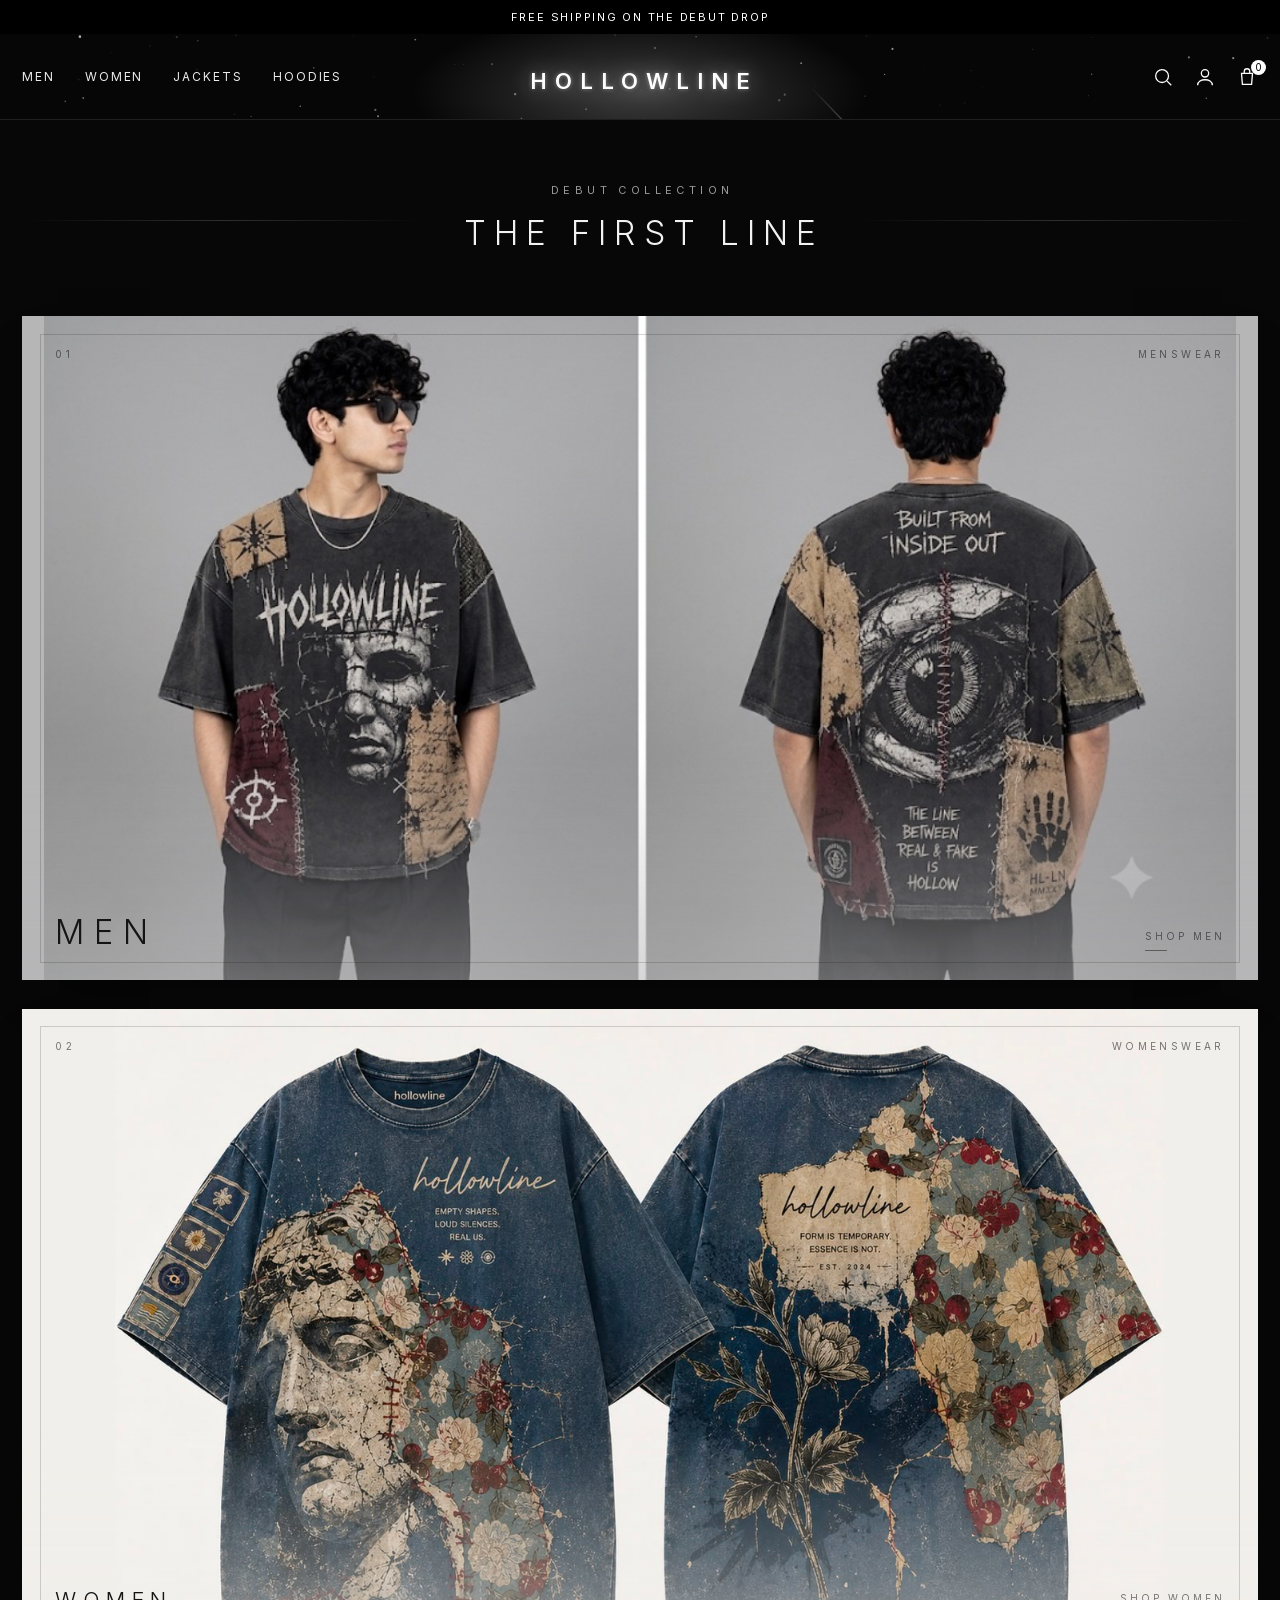
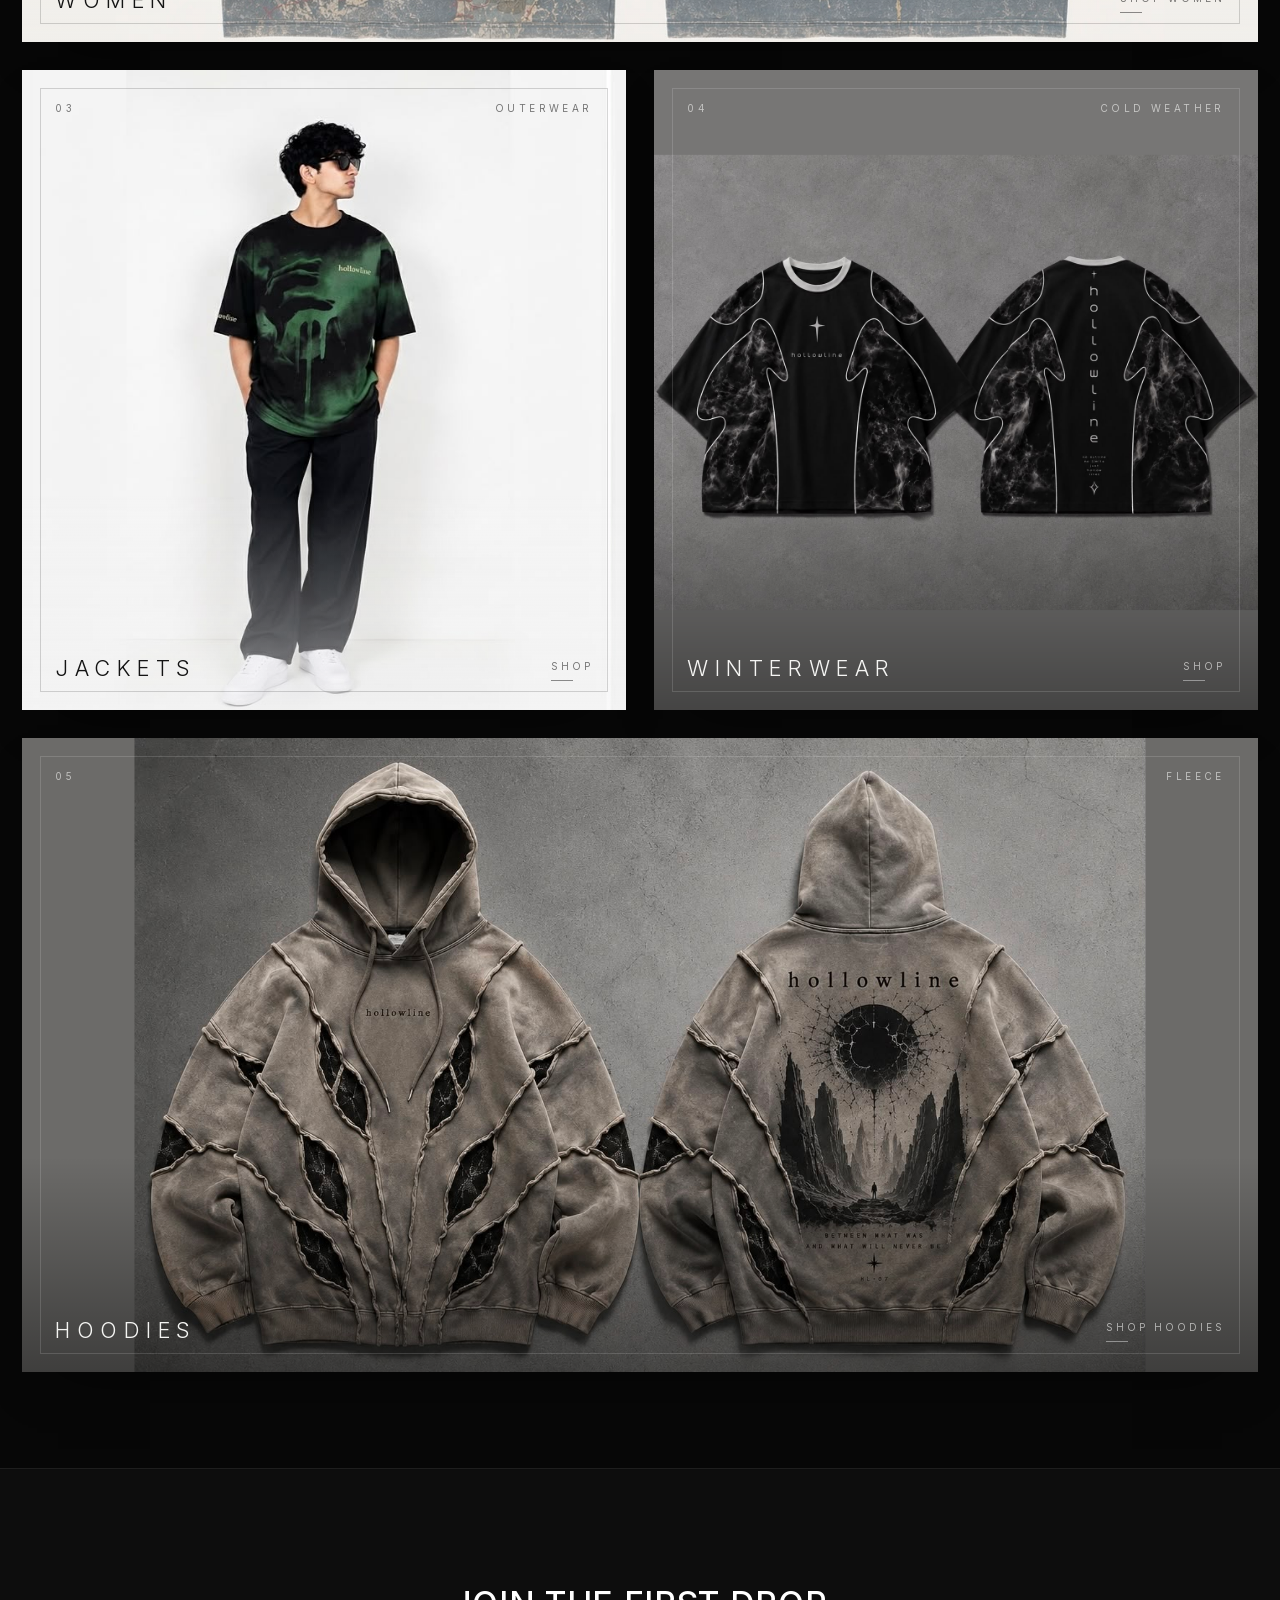
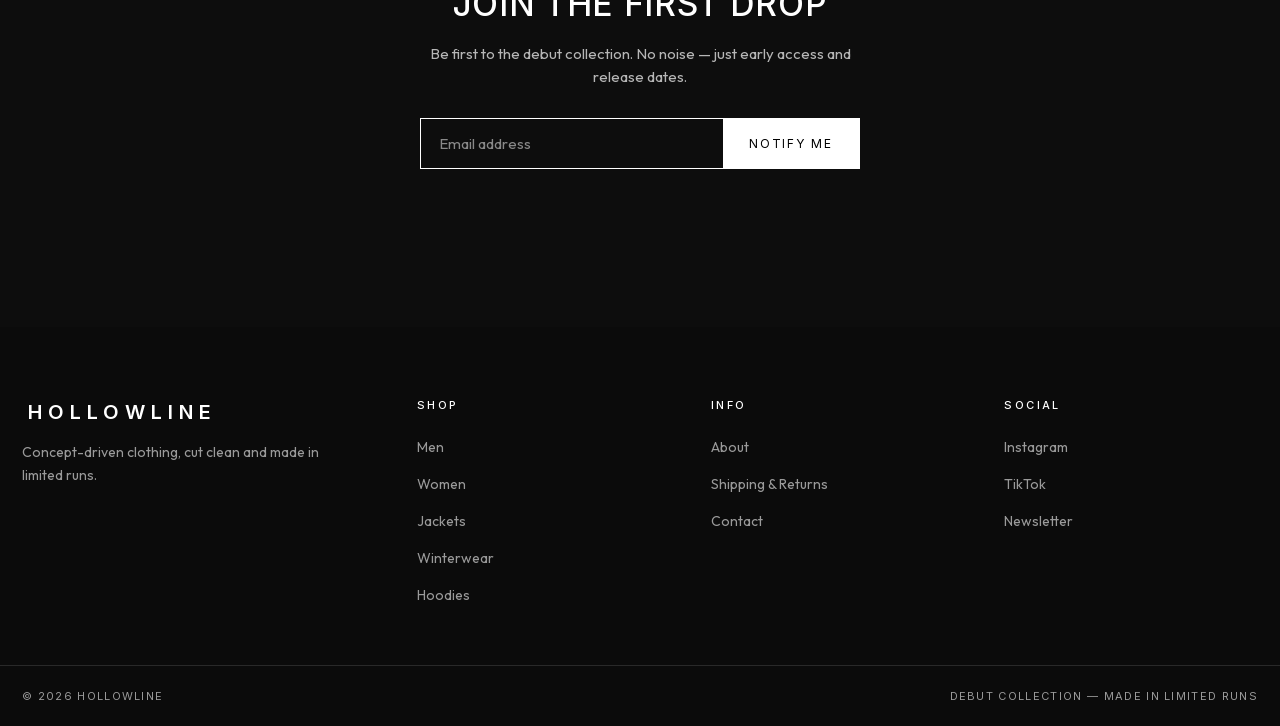
==== commit dcfe2503: "Men hero: looping video with photo poster fallback - Men card now plays Men-Section.mp4 (H.264, 8s, " ====
--- a/hollowline/index.html
+++ b/hollowline/index.html
@@ -79,7 +79,7 @@
         <!-- 1 · MEN (hero) -->
         <a class="card card--full card--hero card--light" id="men" href="#men" aria-label="Shop Men" style="--frame:#b6b6b7;--veil:rgba(182,182,183,.55)">
           <div class="card__frame">
-            <img class="card__img" src="img/Men-Section.JPG" alt="Men — distressed patchwork tee, worn" loading="eager">
+            <video class="card__img" src="img/Men-Section.mp4" poster="img/Men-Section.JPG" autoplay muted loop playsinline preload="metadata" aria-label="Men — distressed patchwork tee, worn"></video>
             <div class="card__veil"></div>
             <span class="card__inset"></span>
             <div class="card__top"><span>01</span><span>Menswear</span></div>
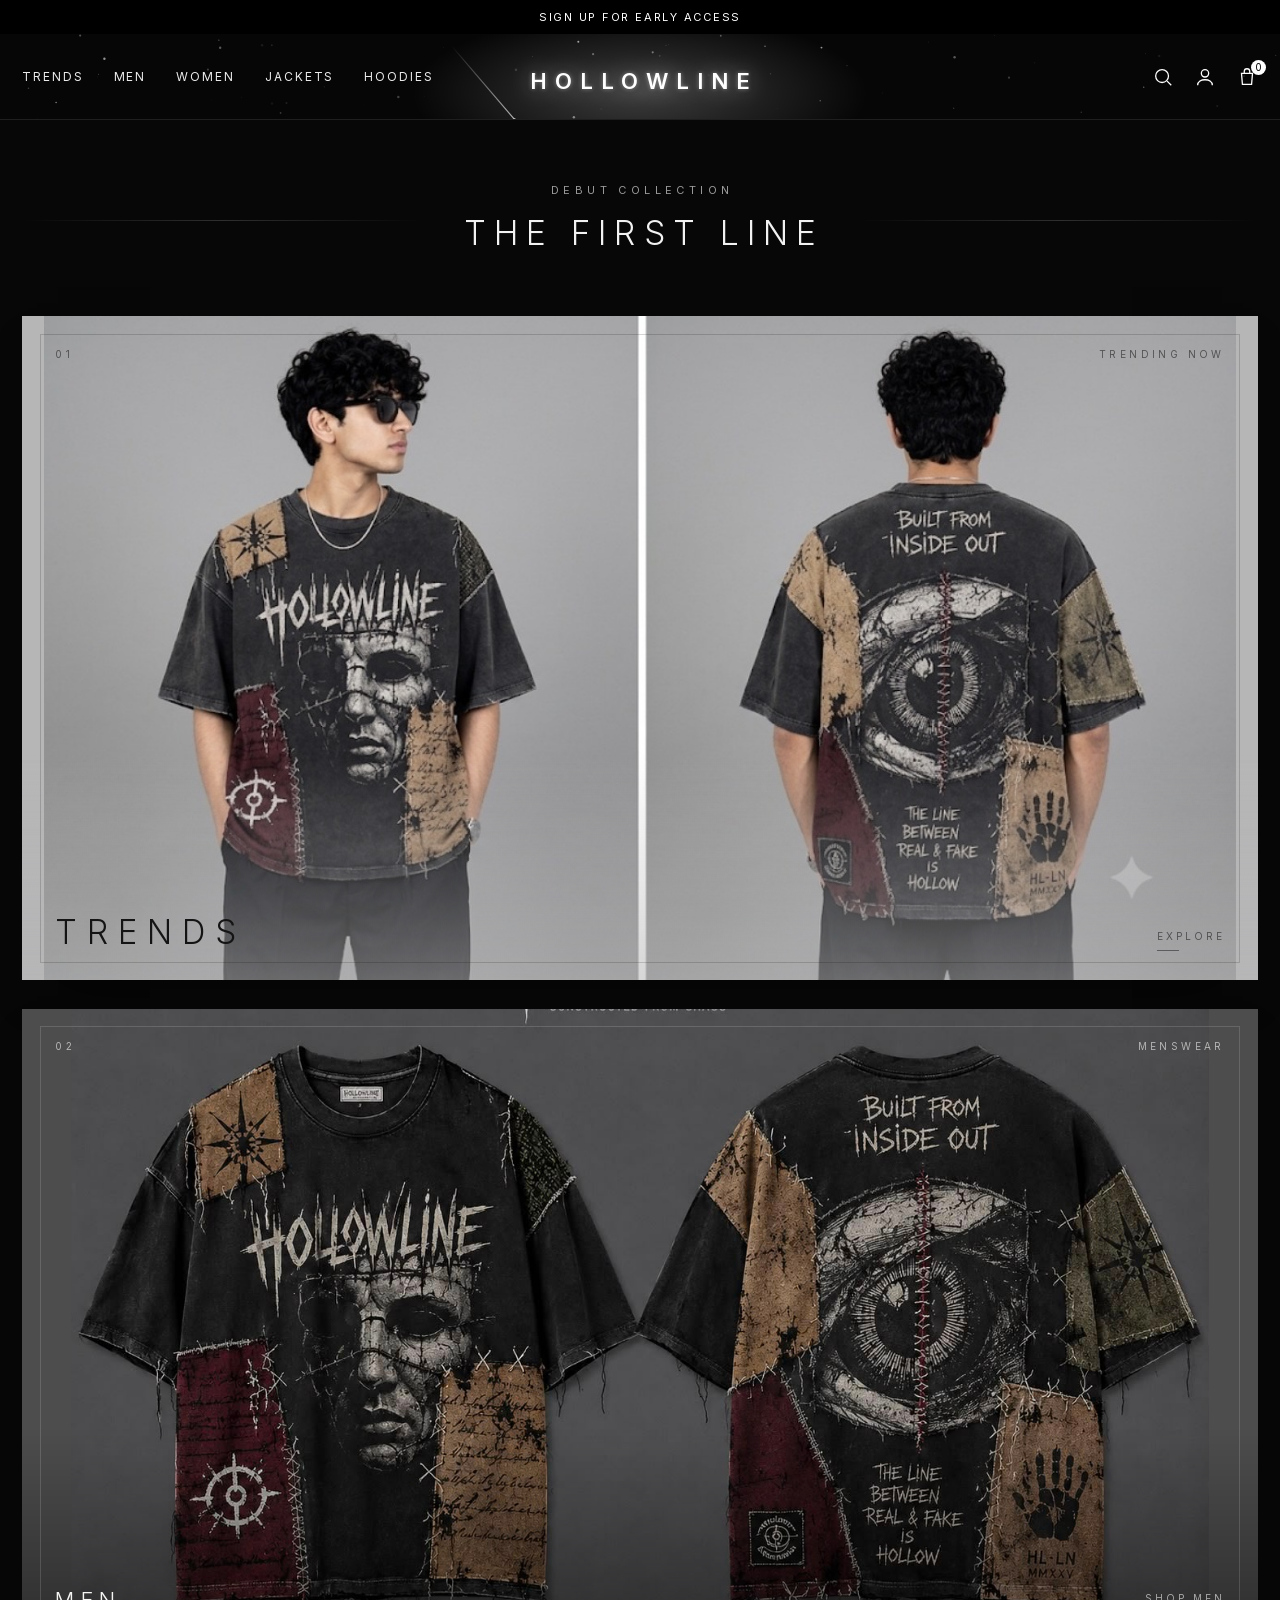
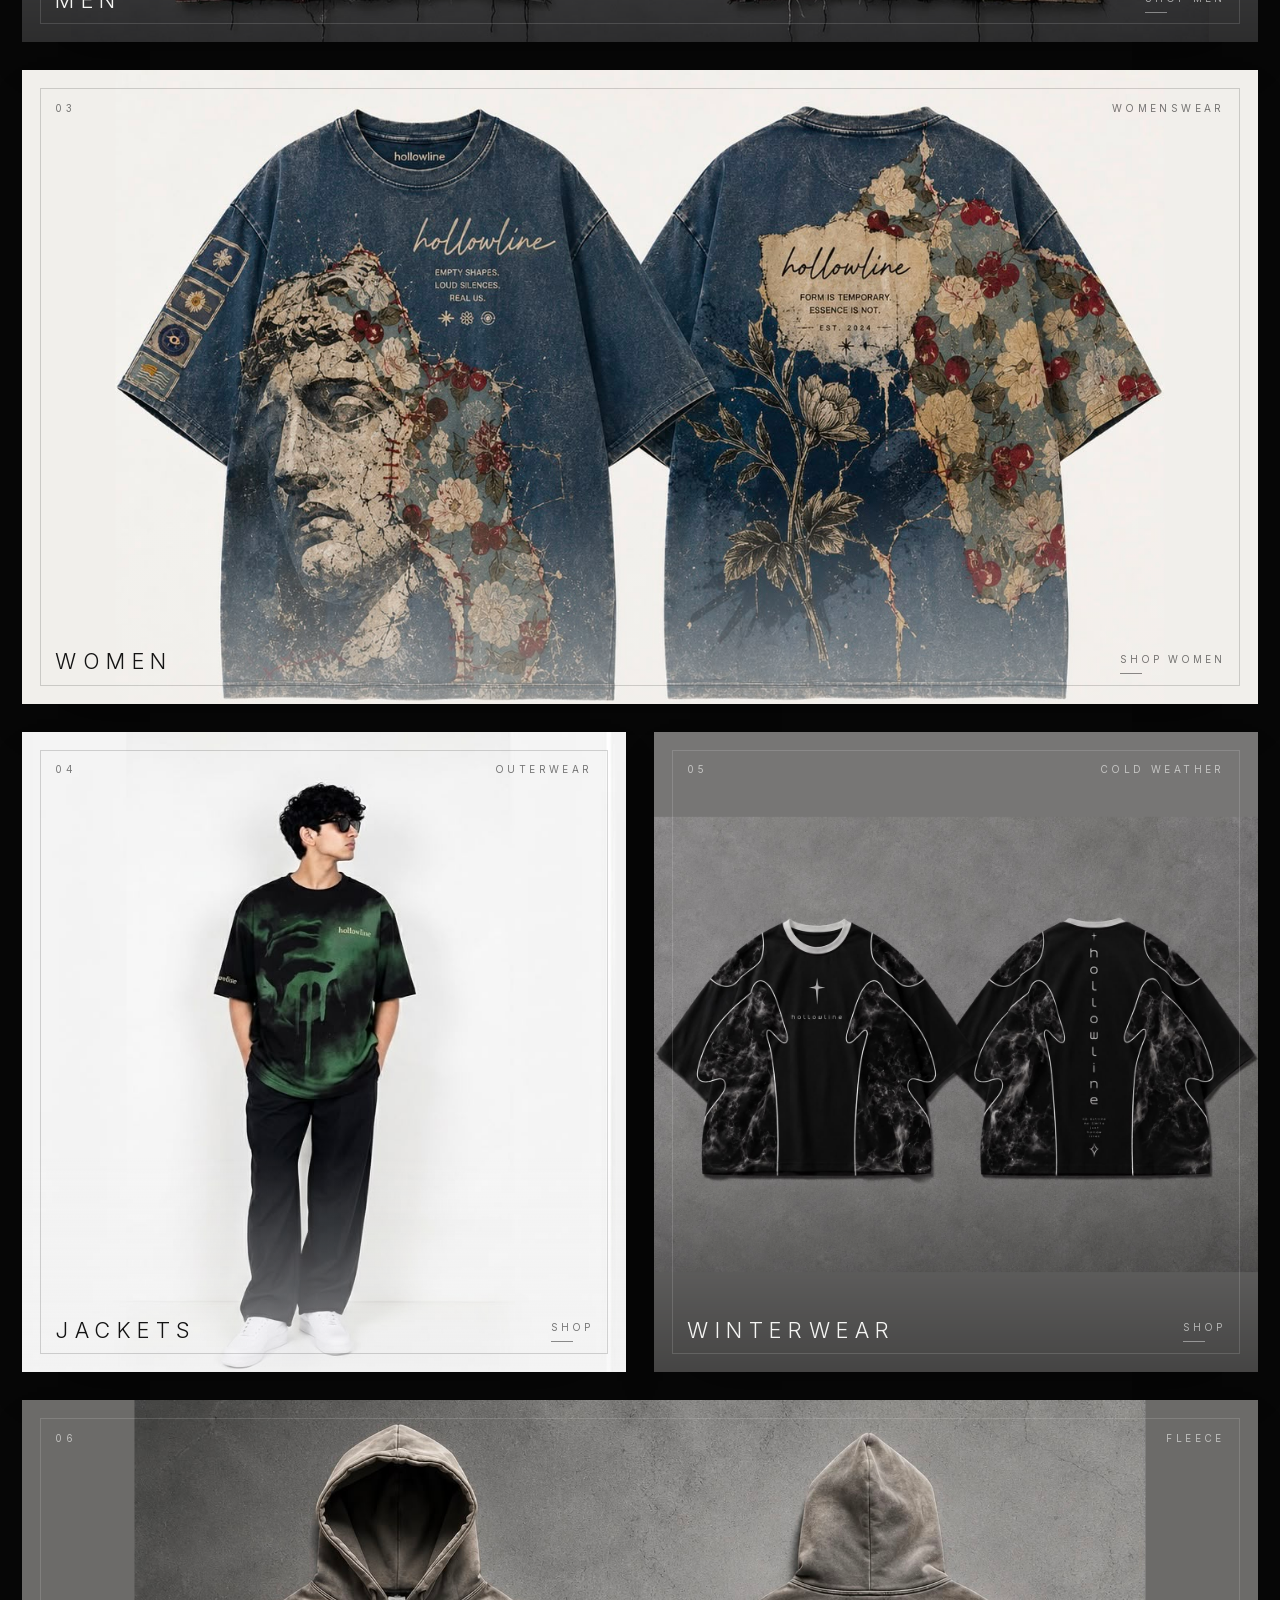
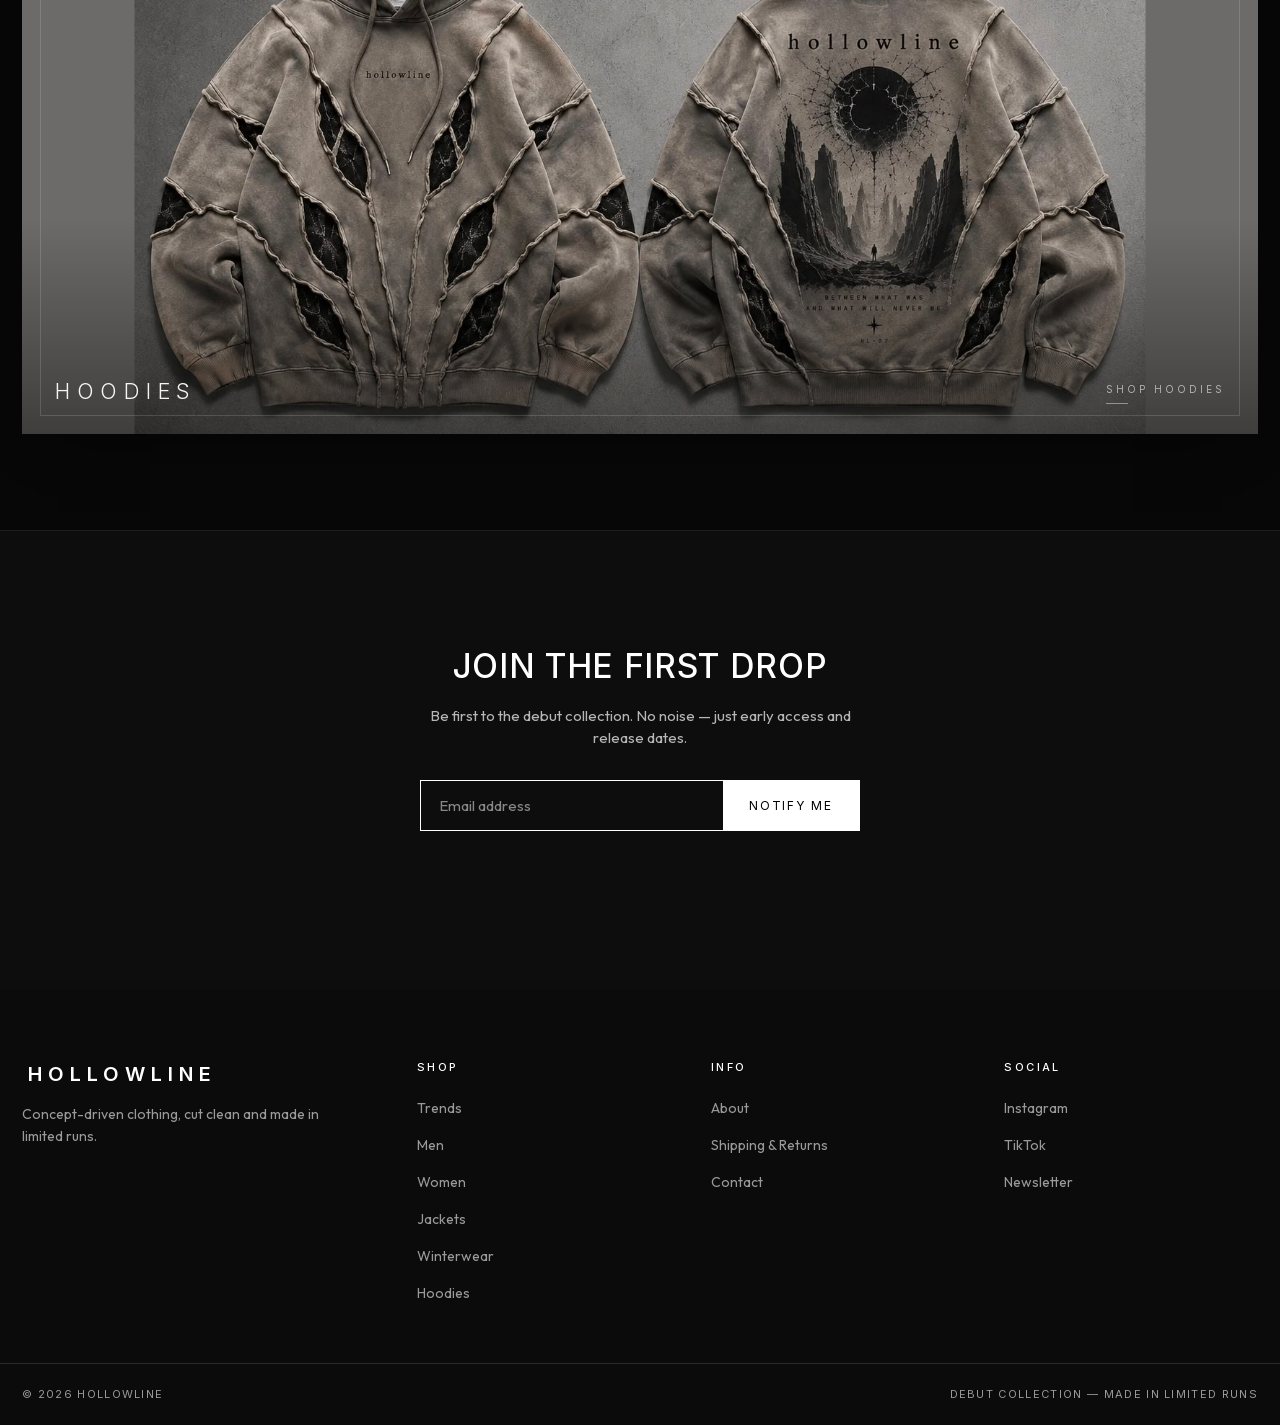
==== commit c70e990c: "Add Trends section above Men with the video loop - New Trends hero card (01 / Trending Now) carries " ====
--- a/hollowline/index.html
+++ b/hollowline/index.html
@@ -26,6 +26,7 @@
     <button class="hdr__burger" aria-label="Open menu" data-open><span></span><span></span><span></span></button>
     <nav class="hdr__nav" aria-label="Primary">
       <ul class="nav">
+        <li><a href="#trends">Trends</a></li>
         <li><a href="#men">Men</a></li>
         <li><a href="#women">Women</a></li>
         <li><a href="#jackets">Jackets</a></li>
@@ -52,6 +53,7 @@
     <div class="drawer__panel">
       <button class="drawer__close" aria-label="Close menu" data-close>&times;</button>
       <nav class="drawer__nav" aria-label="Mobile">
+        <a href="#trends" data-close>Trends</a>
         <a href="#men" data-close>Men</a>
         <a href="#women" data-close>Women</a>
         <a href="#jackets" data-close>Jackets</a>
@@ -76,13 +78,27 @@
 
       <div class="grid">
 
-        <!-- 1 · MEN (hero) -->
-        <a class="card card--full card--hero card--light" id="men" href="#men" aria-label="Shop Men" style="--frame:#b6b6b7;--veil:rgba(182,182,183,.55)">
-          <div class="card__frame">
-            <video class="card__img" src="img/Men-Section.mp4" poster="img/Men-Section.JPG" autoplay muted loop playsinline preload="metadata" aria-label="Men — distressed patchwork tee, worn"></video>
-            <div class="card__veil"></div>
-            <span class="card__inset"></span>
-            <div class="card__top"><span>01</span><span>Menswear</span></div>
+        <!-- 1 · TRENDS (hero, video) -->
+        <a class="card card--full card--hero card--light" id="trends" href="#trends" aria-label="Explore Trends" style="--frame:#b6b6b7;--veil:rgba(182,182,183,.55)">
+          <div class="card__frame">
+            <video class="card__img" src="img/Men-Section.mp4" poster="img/Men-Section.JPG" autoplay muted loop playsinline preload="metadata" aria-label="Trends — worn in motion"></video>
+            <div class="card__veil"></div>
+            <span class="card__inset"></span>
+            <div class="card__top"><span>01</span><span>Trending Now</span></div>
+            <div class="card__caption">
+              <h3 class="card__title">Trends</h3>
+              <span class="card__cta">Explore</span>
+            </div>
+          </div>
+        </a>
+
+        <!-- 2 · MEN (full) -->
+        <a class="card card--full reveal" id="men" href="#men" aria-label="Shop Men" style="--frame:#4d4d4e">
+          <div class="card__frame">
+            <img class="card__img" src="img/5b228898-cd86-4467-8ffb-751f58b763a6.jpeg" alt="Men — distressed patchwork tee" loading="lazy">
+            <div class="card__veil"></div>
+            <span class="card__inset"></span>
+            <div class="card__top"><span>02</span><span>Menswear</span></div>
             <div class="card__caption">
               <h3 class="card__title">Men</h3>
               <span class="card__cta">Shop Men</span>
@@ -90,13 +106,13 @@
           </div>
         </a>
 
-        <!-- 2 · WOMEN (full) -->
+        <!-- 3 · WOMEN (full) -->
         <a class="card card--full card--light reveal" id="women" href="#women" aria-label="Shop Women" style="--frame:#f1efeb">
           <div class="card__frame">
             <img class="card__img" src="img/b3b0f0cf-b153-4d1a-ae31-cdf245ed1844.jpeg" alt="Women — washed statue floral tee" loading="lazy">
             <div class="card__veil"></div>
             <span class="card__inset"></span>
-            <div class="card__top"><span>02</span><span>Womenswear</span></div>
+            <div class="card__top"><span>03</span><span>Womenswear</span></div>
             <div class="card__caption">
               <h3 class="card__title">Women</h3>
               <span class="card__cta">Shop Women</span>
@@ -110,7 +126,7 @@
             <img class="card__img" src="img/Jacket-section.jpg" alt="Jackets — worn on model" loading="lazy">
             <div class="card__veil"></div>
             <span class="card__inset"></span>
-            <div class="card__top"><span>03</span><span>Outerwear</span></div>
+            <div class="card__top"><span>04</span><span>Outerwear</span></div>
             <div class="card__caption">
               <h3 class="card__title">Jackets</h3>
               <span class="card__cta">Shop</span>
@@ -124,7 +140,7 @@
             <img class="card__img" src="img/22c98783-39d0-4833-80f9-35fc7d537463.jpeg" alt="Winterwear — smoke marble tee" loading="lazy">
             <div class="card__veil"></div>
             <span class="card__inset"></span>
-            <div class="card__top"><span>04</span><span>Cold Weather</span></div>
+            <div class="card__top"><span>05</span><span>Cold Weather</span></div>
             <div class="card__caption">
               <h3 class="card__title">Winterwear</h3>
               <span class="card__cta">Shop</span>
@@ -138,7 +154,7 @@
             <img class="card__img" src="img/af497ac7-f433-4e56-ae69-e231690f751e.jpeg" alt="Hoodies — washed canyon hoodie" loading="lazy">
             <div class="card__veil"></div>
             <span class="card__inset"></span>
-            <div class="card__top"><span>05</span><span>Fleece</span></div>
+            <div class="card__top"><span>06</span><span>Fleece</span></div>
             <div class="card__caption">
               <h3 class="card__title">Hoodies</h3>
               <span class="card__cta">Shop Hoodies</span>
@@ -171,6 +187,7 @@
       <div class="ft__col">
         <h4>Shop</h4>
         <ul>
+          <li><a href="#trends">Trends</a></li>
           <li><a href="#men">Men</a></li>
           <li><a href="#women">Women</a></li>
           <li><a href="#jackets">Jackets</a></li>
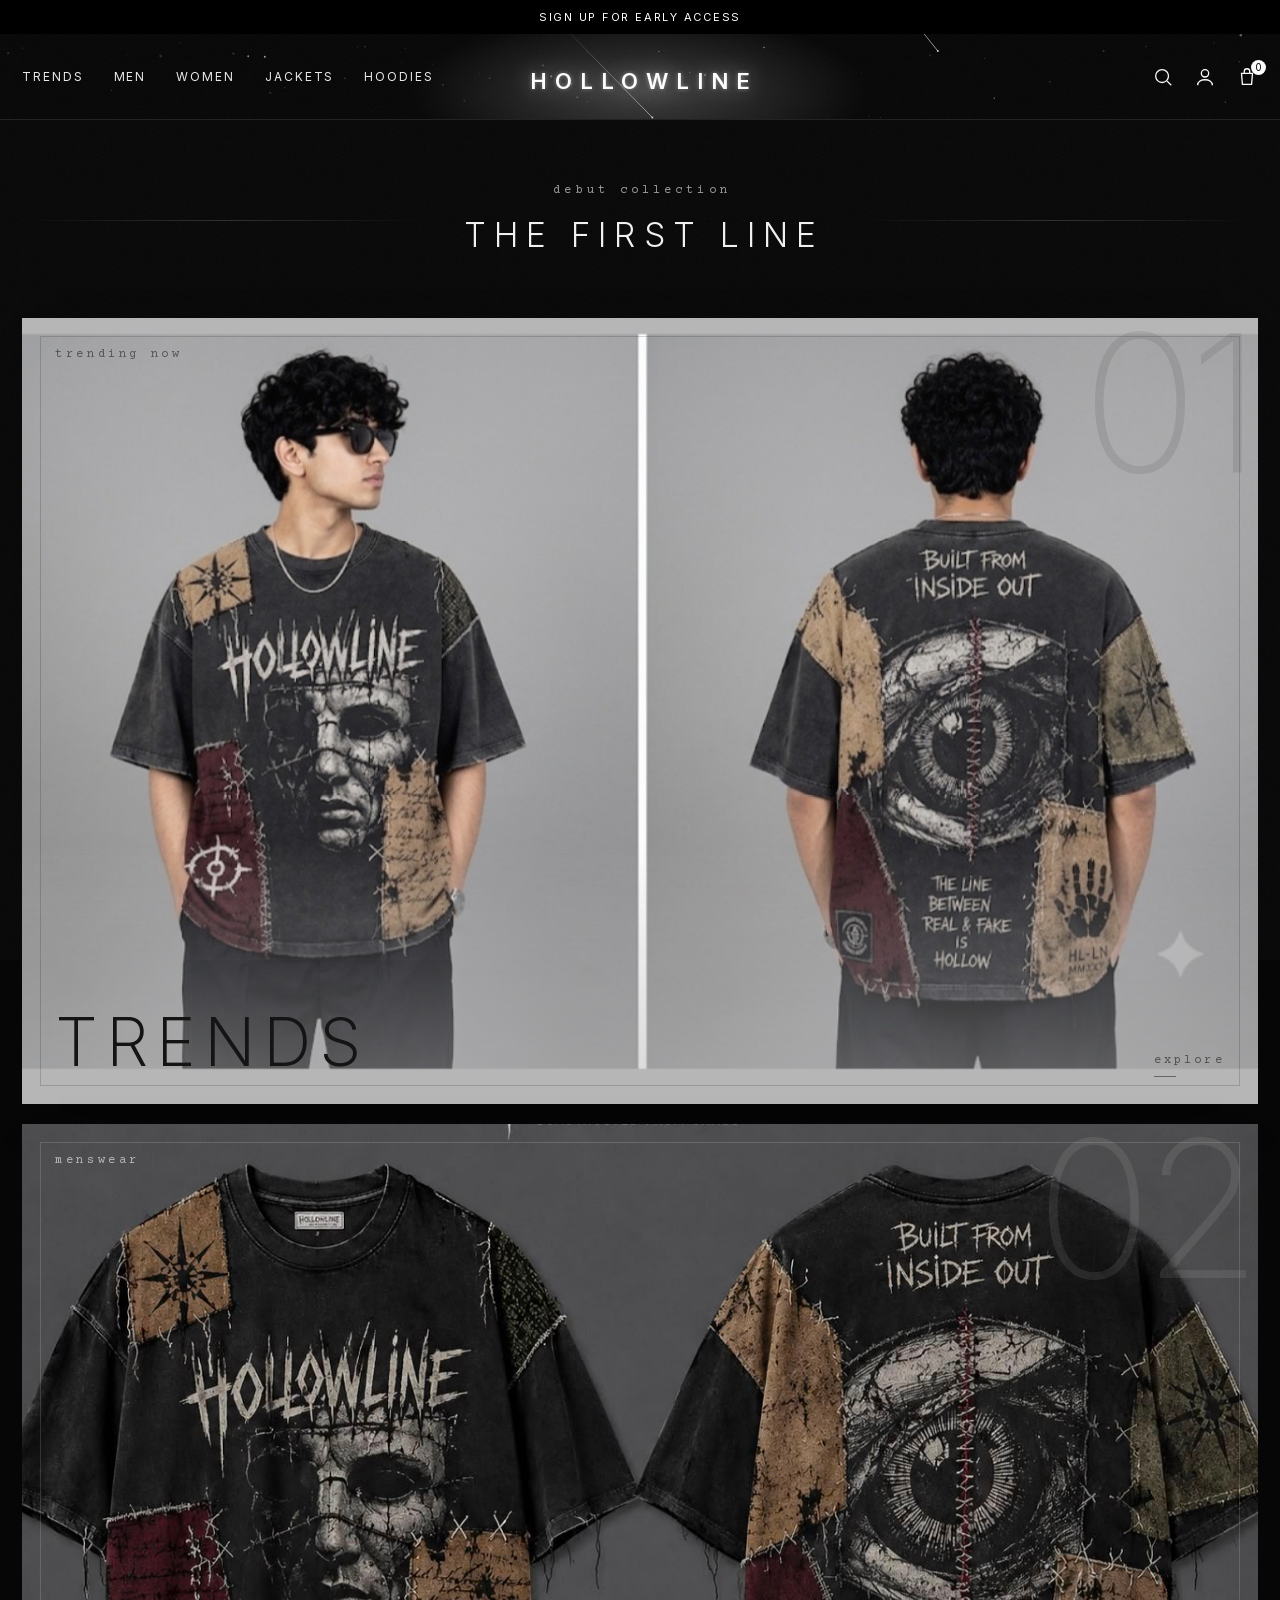
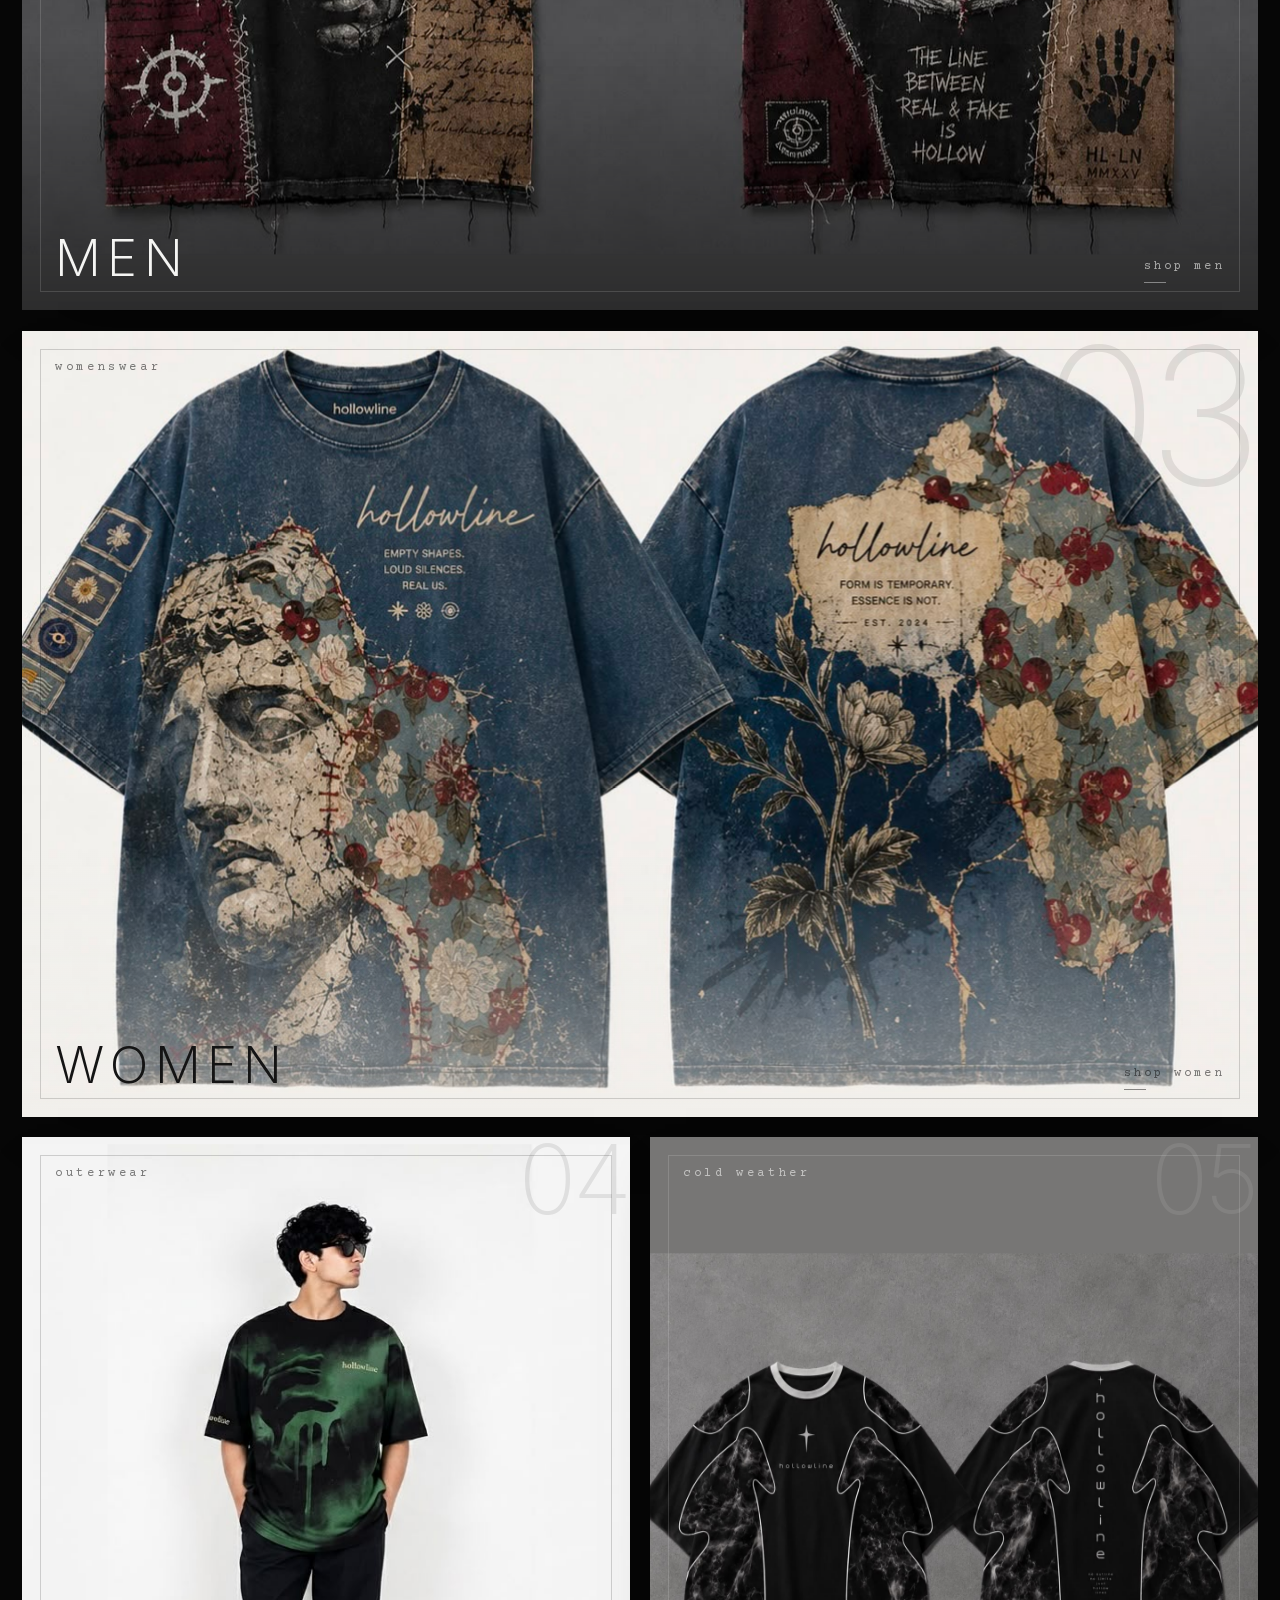
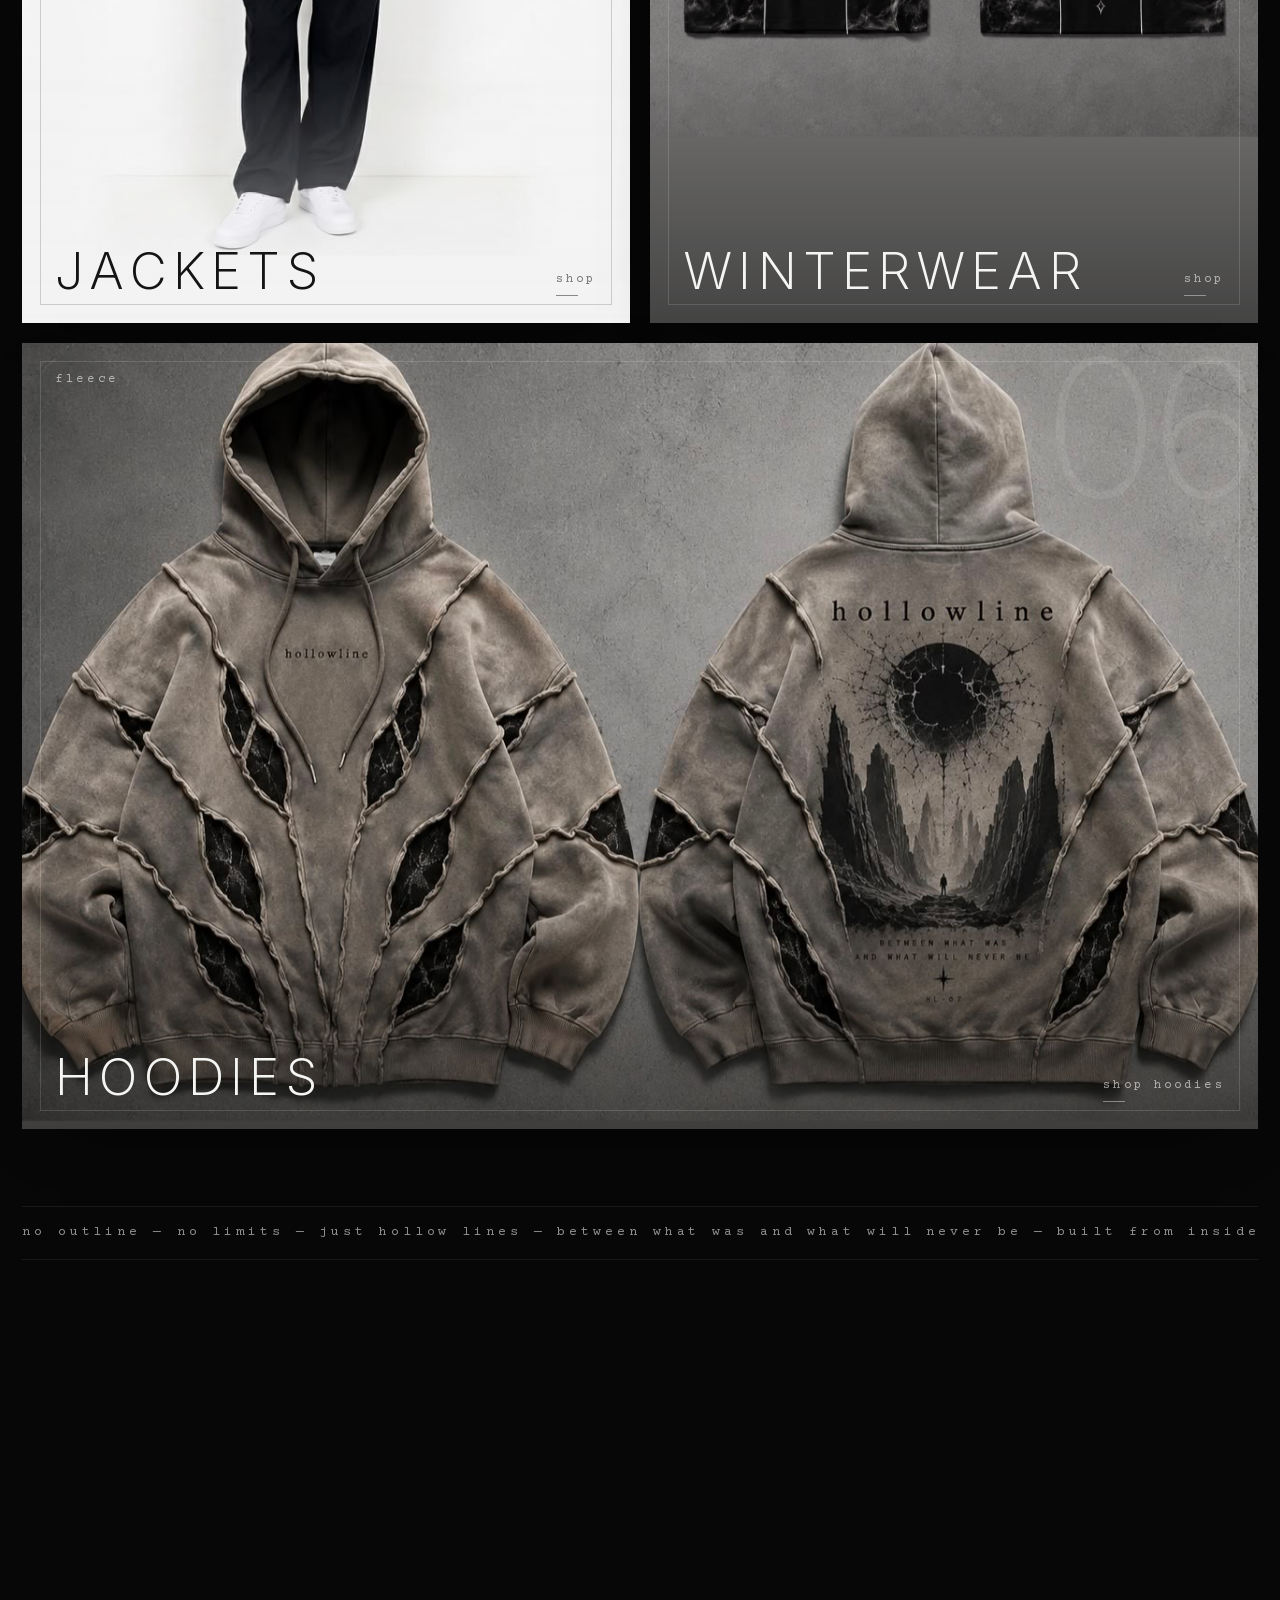
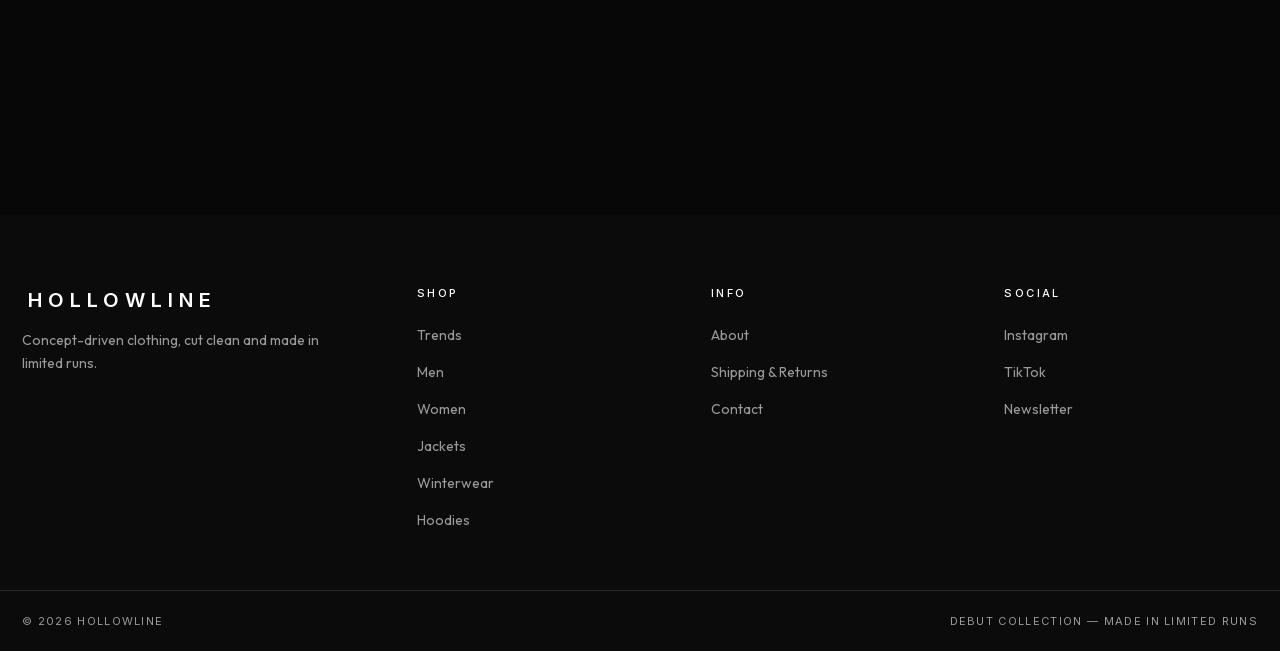
==== commit f8659ca3: "Dynamic design pass: deck-stacking cards, parallax, ghost numerals, typewriter accents, ticker, grai" ====
--- a/hollowline/index.html
+++ b/hollowline/index.html
@@ -9,6 +9,7 @@
 </head>
 <body>
   <a class="skip" href="#main">Skip to content</a>
+  <div class="grain" aria-hidden="true"></div>
 
   <!-- announcement -->
   <div class="ann" data-ann>
@@ -76,92 +77,114 @@
         </div>
       </div>
 
-      <div class="grid">
-
-        <!-- 1 · TRENDS (hero, video) -->
-        <a class="card card--full card--hero card--light" id="trends" href="#trends" aria-label="Explore Trends" style="--frame:#b6b6b7;--veil:rgba(182,182,183,.55)">
-          <div class="card__frame">
-            <video class="card__img" src="img/Men-Section.mp4" poster="img/Men-Section.JPG" autoplay muted loop playsinline preload="metadata" aria-label="Trends — worn in motion"></video>
-            <div class="card__veil"></div>
-            <span class="card__inset"></span>
-            <div class="card__top"><span>01</span><span>Trending Now</span></div>
-            <div class="card__caption">
-              <h3 class="card__title">Trends</h3>
-              <span class="card__cta">Explore</span>
-            </div>
-          </div>
-        </a>
-
-        <!-- 2 · MEN (full) -->
-        <a class="card card--full reveal" id="men" href="#men" aria-label="Shop Men" style="--frame:#4d4d4e">
-          <div class="card__frame">
-            <img class="card__img" src="img/5b228898-cd86-4467-8ffb-751f58b763a6.jpeg" alt="Men — distressed patchwork tee" loading="lazy">
-            <div class="card__veil"></div>
-            <span class="card__inset"></span>
-            <div class="card__top"><span>02</span><span>Menswear</span></div>
-            <div class="card__caption">
-              <h3 class="card__title">Men</h3>
-              <span class="card__cta">Shop Men</span>
-            </div>
-          </div>
-        </a>
-
-        <!-- 3 · WOMEN (full) -->
-        <a class="card card--full card--light reveal" id="women" href="#women" aria-label="Shop Women" style="--frame:#f1efeb">
-          <div class="card__frame">
-            <img class="card__img" src="img/b3b0f0cf-b153-4d1a-ae31-cdf245ed1844.jpeg" alt="Women — washed statue floral tee" loading="lazy">
-            <div class="card__veil"></div>
-            <span class="card__inset"></span>
-            <div class="card__top"><span>03</span><span>Womenswear</span></div>
-            <div class="card__caption">
-              <h3 class="card__title">Women</h3>
-              <span class="card__cta">Shop Women</span>
-            </div>
-          </div>
-        </a>
-
-        <!-- 3 · JACKETS (half — middle pair) -->
-        <a class="card card--half card--light reveal" id="jackets" href="#jackets" aria-label="Shop Jackets" style="--frame:#f3f3f3;--veil:rgba(243,243,243,.55)">
-          <div class="card__frame">
-            <img class="card__img" src="img/Jacket-section.jpg" alt="Jackets — worn on model" loading="lazy">
-            <div class="card__veil"></div>
-            <span class="card__inset"></span>
-            <div class="card__top"><span>04</span><span>Outerwear</span></div>
-            <div class="card__caption">
-              <h3 class="card__title">Jackets</h3>
-              <span class="card__cta">Shop</span>
-            </div>
-          </div>
-        </a>
-
-        <!-- 4 · WINTERWEAR (half — middle pair) -->
-        <a class="card card--half reveal" id="winterwear" href="#winterwear" aria-label="Shop Winterwear" style="--frame:#777675">
-          <div class="card__frame">
-            <img class="card__img" src="img/22c98783-39d0-4833-80f9-35fc7d537463.jpeg" alt="Winterwear — smoke marble tee" loading="lazy">
-            <div class="card__veil"></div>
-            <span class="card__inset"></span>
-            <div class="card__top"><span>05</span><span>Cold Weather</span></div>
-            <div class="card__caption">
-              <h3 class="card__title">Winterwear</h3>
-              <span class="card__cta">Shop</span>
-            </div>
-          </div>
-        </a>
-
-        <!-- 5 · HOODIES (full) -->
-        <a class="card card--full reveal" id="hoodies" href="#hoodies" aria-label="Shop Hoodies" style="--frame:#6c6b69">
-          <div class="card__frame">
-            <img class="card__img" src="img/af497ac7-f433-4e56-ae69-e231690f751e.jpeg" alt="Hoodies — washed canyon hoodie" loading="lazy">
-            <div class="card__veil"></div>
-            <span class="card__inset"></span>
-            <div class="card__top"><span>06</span><span>Fleece</span></div>
-            <div class="card__caption">
-              <h3 class="card__title">Hoodies</h3>
-              <span class="card__cta">Shop Hoodies</span>
-            </div>
-          </div>
-        </a>
-
+      <div class="deck" data-deck>
+
+        <!-- 01 · TRENDS (hero, video) -->
+        <div class="deck__item">
+          <a class="card card--hero card--light" id="trends" href="#trends" aria-label="Explore Trends" style="--frame:#b6b6b7;--veil:rgba(182,182,183,.55)">
+            <div class="card__frame">
+              <video class="card__img" src="img/Men-Section.mp4" poster="img/Men-Section.JPG" autoplay muted loop playsinline preload="metadata" aria-label="Trends — worn in motion"></video>
+              <div class="card__veil"></div>
+              <span class="card__ghost">01</span>
+              <span class="card__inset"></span>
+              <div class="card__top"><span>trending now</span></div>
+              <div class="card__caption">
+                <h3 class="card__title">Trends</h3>
+                <span class="card__cta">explore</span>
+              </div>
+            </div>
+          </a>
+        </div>
+
+        <!-- 02 · MEN -->
+        <div class="deck__item">
+          <a class="card" id="men" href="#men" aria-label="Shop Men" style="--frame:#4d4d4e">
+            <div class="card__frame">
+              <img class="card__img" src="img/5b228898-cd86-4467-8ffb-751f58b763a6.jpeg" alt="Men — distressed patchwork tee" loading="lazy">
+              <div class="card__veil"></div>
+              <span class="card__ghost">02</span>
+              <span class="card__inset"></span>
+              <div class="card__top"><span>menswear</span></div>
+              <div class="card__caption">
+                <h3 class="card__title">Men</h3>
+                <span class="card__cta">shop men</span>
+              </div>
+            </div>
+          </a>
+        </div>
+
+        <!-- 03 · WOMEN -->
+        <div class="deck__item">
+          <a class="card card--light" id="women" href="#women" aria-label="Shop Women" style="--frame:#f1efeb">
+            <div class="card__frame">
+              <img class="card__img" src="img/b3b0f0cf-b153-4d1a-ae31-cdf245ed1844.jpeg" alt="Women — washed statue floral tee" loading="lazy">
+              <div class="card__veil"></div>
+              <span class="card__ghost">03</span>
+              <span class="card__inset"></span>
+              <div class="card__top"><span>womenswear</span></div>
+              <div class="card__caption">
+                <h3 class="card__title">Women</h3>
+                <span class="card__cta">shop women</span>
+              </div>
+            </div>
+          </a>
+        </div>
+
+        <!-- 04/05 · JACKETS + WINTERWEAR (pair) -->
+        <div class="deck__item deck__item--pair">
+          <a class="card card--half card--light" id="jackets" href="#jackets" aria-label="Shop Jackets" style="--frame:#f3f3f3;--veil:rgba(243,243,243,.55)">
+            <div class="card__frame">
+              <img class="card__img" src="img/Jacket-section.jpg" alt="Jackets — worn on model" loading="lazy">
+              <div class="card__veil"></div>
+              <span class="card__ghost">04</span>
+              <span class="card__inset"></span>
+              <div class="card__top"><span>outerwear</span></div>
+              <div class="card__caption">
+                <h3 class="card__title">Jackets</h3>
+                <span class="card__cta">shop</span>
+              </div>
+            </div>
+          </a>
+          <a class="card card--half" id="winterwear" href="#winterwear" aria-label="Shop Winterwear" style="--frame:#777675">
+            <div class="card__frame">
+              <img class="card__img" src="img/22c98783-39d0-4833-80f9-35fc7d537463.jpeg" alt="Winterwear — smoke marble tee" loading="lazy">
+              <div class="card__veil"></div>
+              <span class="card__ghost">05</span>
+              <span class="card__inset"></span>
+              <div class="card__top"><span>cold weather</span></div>
+              <div class="card__caption">
+                <h3 class="card__title">Winterwear</h3>
+                <span class="card__cta">shop</span>
+              </div>
+            </div>
+          </a>
+        </div>
+
+        <!-- 06 · HOODIES -->
+        <div class="deck__item">
+          <a class="card" id="hoodies" href="#hoodies" aria-label="Shop Hoodies" style="--frame:#6c6b69">
+            <div class="card__frame">
+              <img class="card__img" src="img/af497ac7-f433-4e56-ae69-e231690f751e.jpeg" alt="Hoodies — washed canyon hoodie" loading="lazy">
+              <div class="card__veil"></div>
+              <span class="card__ghost">06</span>
+              <span class="card__inset"></span>
+              <div class="card__top"><span>fleece</span></div>
+              <div class="card__caption">
+                <h3 class="card__title">Hoodies</h3>
+                <span class="card__cta">shop hoodies</span>
+              </div>
+            </div>
+          </a>
+        </div>
+
+      </div>
+
+      <!-- brand ticker -->
+      <div class="ticker" aria-hidden="true">
+        <div class="ticker__track">
+          <span>no outline — no limits — just hollow lines — between what was and what will never be — built from inside out — </span>
+          <span>no outline — no limits — just hollow lines — between what was and what will never be — built from inside out — </span>
+        </div>
       </div>
     </div>
   </main>
--- a/hollowline/style.css
+++ b/hollowline/style.css
@@ -4,6 +4,7 @@
 
 @font-face { font-family:"Inter";  font-style:normal; font-weight:100 900; font-display:swap; src:url("fonts/inter.woff2")  format("woff2"); }
 @font-face { font-family:"Outfit"; font-style:normal; font-weight:100 900; font-display:swap; src:url("fonts/outfit.woff2") format("woff2"); }
+@font-face { font-family:"Courier Prime"; font-style:normal; font-weight:400; font-display:swap; src:url("fonts/courierprime.woff2") format("woff2"); }
 
 :root{
   --topbar:#060606;
@@ -15,10 +16,13 @@
   --hair:rgba(255,255,255,.07);
   --font-head:"Inter",-apple-system,"Helvetica Neue",Arial,sans-serif;
   --font-body:"Outfit",-apple-system,"Helvetica Neue",Arial,sans-serif;
+  --font-type:"Courier Prime","Courier New",monospace;
   --page:1560px;
   --gutter:22px;
   --header-h:86px;
   --ann-h:34px;
+  --stick:calc(var(--header-h) + 14px);
+  --deck-h:calc(100vh - var(--header-h) - 28px);
 }
 
 *,*::before,*::after{box-sizing:border-box;}
@@ -68,24 +72,29 @@
 .shop__intro{display:flex;align-items:center;gap:clamp(18px,3vw,34px);margin:4px auto clamp(34px,4.5vw,58px);}
 .shop__intro::before,.shop__intro::after{content:"";flex:1;height:1px;background:linear-gradient(to right,transparent,rgba(255,255,255,.16),transparent);}
 .shop__intro-text{text-align:center;}
-.shop__intro .eyebrow{font-family:var(--font-head);font-size:11px;letter-spacing:.4em;text-transform:uppercase;color:var(--soft);margin:0 0 10px;padding-left:.4em;}
+.shop__intro .eyebrow{font-family:var(--font-type);font-size:12px;letter-spacing:.34em;text-transform:lowercase;color:var(--soft);margin:0 0 10px;padding-left:.34em;}
 .shop__intro h2{font-family:var(--font-head);font-weight:300;text-transform:uppercase;letter-spacing:.24em;margin:0;padding-left:.24em;font-size:clamp(1.4rem,2.8vw,2.1rem);color:#f2f2f2;}
 
+/* ---------- deck (stacking cards) ---------- */
+.deck{position:relative;}
+.deck__item{position:sticky;top:var(--stick);height:var(--deck-h);margin-bottom:clamp(14px,1.6vw,22px);
+  perspective:1200px;}
+.deck__item--pair{display:grid;grid-template-columns:1fr 1fr;gap:clamp(14px,1.6vw,22px);}
+.deck__item:last-child{margin-bottom:0;}
+
 /* ---------- product card ---------- */
-.grid{display:grid;grid-template-columns:1fr 1fr;gap:clamp(18px,2.2vw,36px);}
-.card{grid-column:1/-1;display:block;position:relative;overflow:hidden;background:var(--frame,#101012);
+.card{display:block;position:relative;overflow:hidden;background:var(--frame,#101012);height:100%;
   box-shadow:0 1px 0 rgba(255,255,255,.05) inset,0 24px 60px -36px rgba(0,0,0,.85);
-  transition:box-shadow .6s ease,transform .6s cubic-bezier(.16,1,.3,1);}
-.card--half{grid-column:span 1;}
-.card:hover{transform:translateY(-4px);box-shadow:0 1px 0 rgba(255,255,255,.08) inset,0 44px 90px -42px rgba(0,0,0,.95);}
-
-.card__frame{position:relative;overflow:hidden;background:var(--frame,#101012);}
-.card--full .card__frame{aspect-ratio:16/8.2;}
-.card--hero .card__frame{aspect-ratio:16/8.6;}
-.card--half .card__frame{aspect-ratio:1/1.06;}
-.card__img{position:absolute;inset:0;width:100%;height:100%;object-fit:contain;object-position:center 46%;
-  transform:scale(1.005);transition:transform 1.6s cubic-bezier(.16,1,.3,1);}
-.card:hover .card__img{transform:scale(1.04);}
+  transform-origin:center top;will-change:transform,filter;}
+.card__frame{position:relative;overflow:hidden;background:var(--frame,#101012);height:100%;}
+.card__img{position:absolute;inset:0;width:100%;height:100%;object-fit:contain;object-position:center 48%;
+  transform:scale(1.06);will-change:transform;}
+
+/* oversized ghost numeral */
+.card__ghost{position:absolute;top:-.06em;right:.03em;z-index:2;pointer-events:none;
+  font-family:var(--font-head);font-weight:200;line-height:1;letter-spacing:-.05em;
+  font-size:clamp(6rem,15vw,15rem);color:var(--ink);opacity:.09;}
+.card--half .card__ghost{font-size:clamp(4rem,7.5vw,7.5rem);}
 
 /* gallery-plate inset hairline */
 .card__inset{position:absolute;inset:clamp(12px,1.4vw,20px);border:1px solid var(--ink-hair);pointer-events:none;z-index:3;
@@ -97,21 +106,38 @@
   background:linear-gradient(to top,var(--veil) 0%,transparent 34%),linear-gradient(to bottom,var(--veil-top,transparent) 0%,transparent 22%);}
 
 /* type overlaid on the plate */
-.card__top{position:absolute;top:0;left:0;right:0;z-index:4;display:flex;justify-content:space-between;align-items:baseline;
-  padding:clamp(22px,2.4vw,36px) clamp(24px,2.6vw,40px) 0;
-  font-family:var(--font-head);font-size:10px;letter-spacing:.34em;text-transform:uppercase;color:var(--ink-soft);}
+.card__top{position:absolute;top:0;left:0;z-index:4;
+  padding:clamp(20px,2.2vw,32px) clamp(24px,2.6vw,40px) 0;
+  font-family:var(--font-type);font-size:12px;letter-spacing:.3em;text-transform:lowercase;color:var(--ink-soft);}
 .card__caption{position:absolute;left:0;right:0;bottom:0;z-index:4;display:flex;align-items:flex-end;justify-content:space-between;gap:18px;
-  padding:0 clamp(24px,2.6vw,40px) clamp(20px,2.3vw,34px);}
-.card__title{margin:0;font-family:var(--font-head);font-weight:300;text-transform:uppercase;color:var(--ink);
-  letter-spacing:.3em;font-size:clamp(1.15rem,1.7vw,1.6rem);line-height:1.1;
-  transform:translateY(0);transition:letter-spacing .8s cubic-bezier(.16,1,.3,1);}
-.card:hover .card__title{letter-spacing:.36em;}
-.card--hero .card__title{font-size:clamp(1.5rem,2.6vw,2.4rem);}
-.card__cta{position:relative;flex:none;font-family:var(--font-head);font-size:10px;letter-spacing:.3em;text-transform:uppercase;
+  padding:0 clamp(24px,2.6vw,40px) clamp(18px,2.1vw,30px);}
+.card__title{margin:0;font-family:var(--font-head);font-weight:250;text-transform:uppercase;color:var(--ink);
+  letter-spacing:.12em;font-size:clamp(1.9rem,4vw,3.6rem);line-height:1.02;
+  transition:letter-spacing .8s cubic-bezier(.16,1,.3,1);}
+.card:hover .card__title{letter-spacing:.17em;}
+.card--hero .card__title{font-size:clamp(2.3rem,5.2vw,4.6rem);}
+.card__cta{position:relative;flex:none;font-family:var(--font-type);font-size:12px;letter-spacing:.26em;text-transform:lowercase;
   color:var(--ink-soft);padding-bottom:7px;transition:color .5s;}
 .card__cta::after{content:"";position:absolute;left:0;bottom:0;height:1px;width:22px;background:var(--ink-hair-hover);transition:width .7s cubic-bezier(.16,1,.3,1),background .5s;}
 .card:hover .card__cta{color:var(--ink);}
 .card:hover .card__cta::after{width:100%;background:var(--ink);}
+
+/* ---------- ticker ---------- */
+.ticker{overflow:hidden;background:#070707;border-top:1px solid var(--hair);border-bottom:1px solid var(--hair);
+  margin-top:clamp(40px,6vw,80px);padding:16px 0;position:relative;z-index:5;}
+.ticker__track{display:flex;width:max-content;animation:tick 38s linear infinite;}
+.ticker__track span{flex:none;font-family:var(--font-type);font-size:13px;letter-spacing:.3em;text-transform:lowercase;
+  color:#8f8f8f;white-space:nowrap;padding-right:.3em;}
+@keyframes tick{to{transform:translateX(-50%);}}
+
+/* ---------- film grain ---------- */
+.grain{position:fixed;inset:-60px;z-index:55;pointer-events:none;opacity:.05;
+  background-image:url("data:image/svg+xml,%3Csvg xmlns='http://www.w3.org/2000/svg' width='240' height='240'%3E%3Cfilter id='n'%3E%3CfeTurbulence type='fractalNoise' baseFrequency='0.85' numOctaves='2' stitchTiles='stitch'/%3E%3C/filter%3E%3Crect width='240' height='240' filter='url(%23n)'/%3E%3C/svg%3E");
+  animation:grain 7s steps(9) infinite;}
+@keyframes grain{
+  0%,100%{transform:translate(0,0)}12%{transform:translate(-24px,18px)}25%{transform:translate(18px,-30px)}
+  37%{transform:translate(-30px,-12px)}50%{transform:translate(24px,24px)}62%{transform:translate(-18px,30px)}
+  75%{transform:translate(30px,-18px)}87%{transform:translate(-12px,-24px)}}
 
 /* per-card ink themes */
 .card{--ink:#f5f5f3;--ink-soft:rgba(245,245,243,.62);--ink-hair:rgba(255,255,255,.14);--ink-hair-hover:rgba(255,255,255,.42);--veil:rgba(0,0,0,.42);}
@@ -160,7 +186,11 @@
 /* ---------- reveal ---------- */
 .reveal{opacity:0;transform:translateY(26px);transition:opacity .9s ease,transform .9s cubic-bezier(.16,1,.3,1);}
 .reveal.in{opacity:1;transform:none;}
-@media (prefers-reduced-motion:reduce){.reveal{opacity:1;transform:none;transition:none;}}
+@media (prefers-reduced-motion:reduce){
+  .reveal{opacity:1;transform:none;transition:none;}
+  .grain{animation:none;}
+  .ticker__track{animation:none;}
+}
 
 /* ---------- responsive ---------- */
 @media(max-width:749px){
@@ -171,11 +201,16 @@
   .brand a{font-size:17px;letter-spacing:.28em;}
   .hdr__icons{gap:15px;}
   .icon--account{display:none;}
-  .grid{grid-template-columns:1fr;gap:18px;}
-  .card--half{grid-column:1/-1;}
-  .card--full .card__frame,.card--hero .card__frame,.card--half .card__frame{aspect-ratio:4/3.4;}
-  .card__title{font-size:1.1rem;}
-  .card--hero .card__title{font-size:1.35rem;}
+  /* phones: no deck stacking — natural flow with fixed aspect plates */
+  .deck__item{position:static;height:auto;margin-bottom:18px;perspective:none;}
+  .deck__item--pair{display:block;}
+  .deck__item--pair .card + .card{margin-top:18px;}
+  .card,.card__frame{height:auto;}
+  .card__frame{aspect-ratio:4/3.6;}
+  .card__title{font-size:1.5rem;}
+  .card--hero .card__title{font-size:1.8rem;}
+  .card__ghost,.card--half .card__ghost{font-size:4.2rem;}
+  .ticker__track span{font-size:11px;}
   .ft__top{grid-template-columns:1fr 1fr;}
   .ft__brand{grid-column:1/-1;}
   .ft__bottom{flex-direction:column;align-items:flex-start;gap:8px;}
